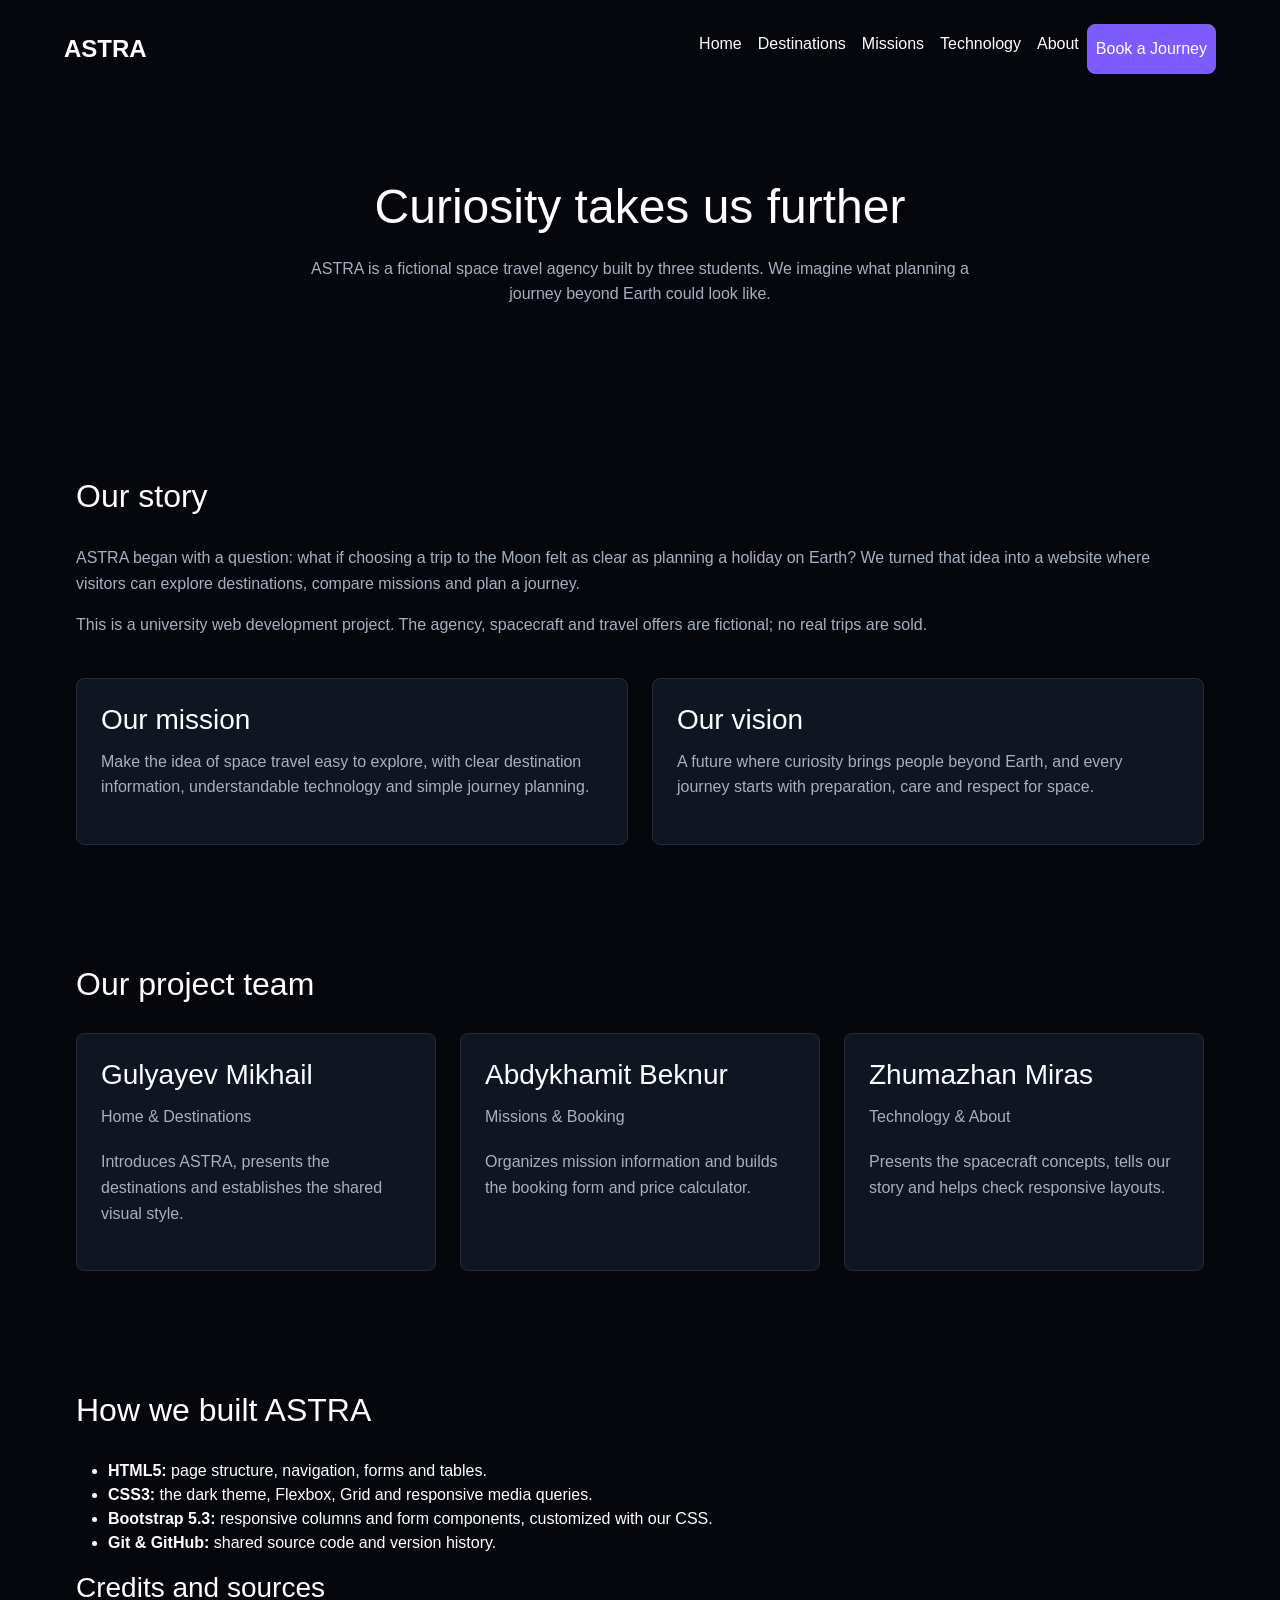
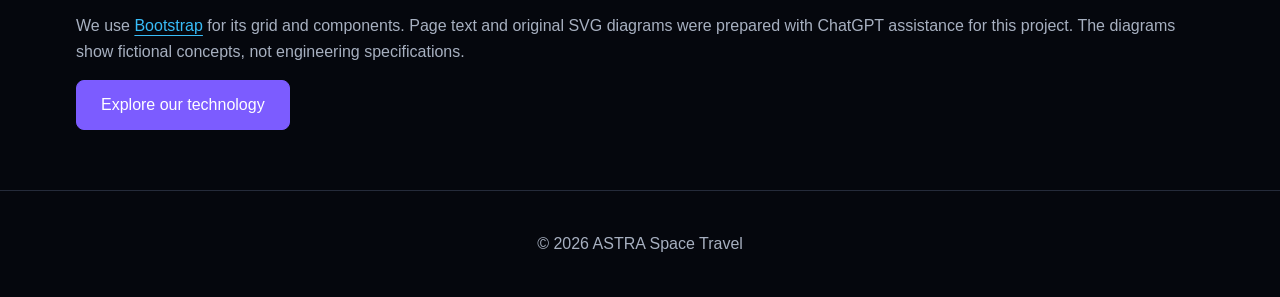
==== about.html @ c59a5e13 "Replace student labels with team members' names Updated team member names in the project section." ====
<!DOCTYPE html>
<html lang="en">
<head>
    <meta charset="UTF-8">
    <meta name="viewport" content="width=device-width, initial-scale=1.0">
    <title>About | ASTRA</title>
    <link rel="stylesheet" href="https://cdn.jsdelivr.net/npm/bootstrap@5.3.8/dist/css/bootstrap.min.css">
    <link rel="stylesheet" href="css/style.css">
</head>
<body>
    <header>
    <nav class="navbar navbar-expand-md astra-navbar" aria-label="Main navigation">

    <a href="index.html" class="navbar-brand logo">
        ASTRA
    </a>

    <!-- Burger button -->
    <button
        class="navbar-toggler"
        type="button"
        data-bs-toggle="collapse"
        data-bs-target="#mainMenu"
        aria-controls="mainMenu"
        aria-expanded="false"
        aria-label="Toggle navigation"
    >
        <span class="navbar-toggler-icon"></span>
    </button>

    <!-- Navigation -->
    <div class="collapse navbar-collapse" id="mainMenu">

        <div class="navbar-nav ms-auto">

            <a class="nav-link" href="index.html">
                Home
            </a>

            <a class="nav-link" href="destinations.html">
                Destinations
            </a>

            <a class="nav-link" href="missions.html">
                Missions
            </a>

            <a class="nav-link" href="technology.html">
                Technology
            </a>

            <a class="nav-link" href="about.html" aria-current="page">
                About
            </a>

            <a href="booking.html" class="astra-btn nav-link">
                Book a Journey
            </a>

        </div>

    </div>

</nav>   
 </header>

    <main>
        <section class="astra-hero">
            <div class="container">
                <h1>Curiosity takes us further</h1>
                <p>ASTRA is a fictional space travel agency built by three students.
                    We imagine what planning a journey beyond Earth could look like.</p>
            </div>
        </section>

        <section class="astra-section">
            <div class="container">
                <h2>Our story</h2>
                <p>ASTRA began with a question: what if choosing a trip to the Moon felt as
                    clear as planning a holiday on Earth? We turned that idea into a website
                    where visitors can explore destinations, compare missions and plan a journey.</p>
                <p>This is a university web development project. The agency, spacecraft and
                    travel offers are fictional; no real trips are sold.</p>
                <div class="row g-4 mt-2">
                    <div class="col-12 col-md-6">
                        <article class="card astra-card h-100">
                            <h3>Our mission</h3>
                            <p>Make the idea of space travel easy to explore, with clear destination
                                information, understandable technology and simple journey planning.</p>
                        </article>
                    </div>
                    <div class="col-12 col-md-6">
                        <article class="card astra-card h-100">
                            <h3>Our vision</h3>
                            <p>A future where curiosity brings people beyond Earth, and every
                                journey starts with preparation, care and respect for space.</p>
                        </article>
                    </div>
                </div>
            </div>
        </section>

        <section class="astra-section">
            <div class="container">
                <h2>Our project team</h2>
                <div class="grid grid-3">
                    <article class="card astra-card">
                        <h3>Gulyayev Mikhail</h3>
                        <p>Home &amp; Destinations</p>
                        <p>Introduces ASTRA, presents the destinations and establishes the shared visual style.</p>
                    </article>
                    <article class="card astra-card">
                        <h3>Abdykhamit Beknur</h3>
                        <p>Missions &amp; Booking</p>
                        <p>Organizes mission information and builds the booking form and price calculator.</p>
                    </article>
                    <article class="card astra-card">
                        <h3>Zhumazhan Miras</h3>
                        <p>Technology &amp; About</p>
                        <p>Presents the spacecraft concepts, tells our story and helps check responsive layouts.</p>
                    </article>
                </div>
            </div>
        </section>

        <section class="astra-section">
            <div class="container">
                <h2>How we built ASTRA</h2>
                <ul>
                    <li><strong>HTML5:</strong> page structure, navigation, forms and tables.</li>
                    <li><strong>CSS3:</strong> the dark theme, Flexbox, Grid and responsive media queries.</li>
                    <li><strong>Bootstrap 5.3:</strong> responsive columns and form components, customized with our CSS.</li>
                    <li><strong>Git &amp; GitHub:</strong> shared source code and version history.</li>
                </ul>
                <h3>Credits and sources</h3>
                <p>We use <a class="astra-text-link" href="https://getbootstrap.com/docs/5.3/">Bootstrap</a>
                    for its grid and components. Page text and original SVG diagrams were prepared
                    with ChatGPT assistance for this project. The diagrams show fictional concepts,
                    not engineering specifications.</p>
                <a href="technology.html" class="astra-btn">Explore our technology</a>
            </div>
        </section>
    </main>

    <footer class="astra-footer">
        <p>© 2026 ASTRA Space Travel</p>
    </footer>


    <script src="https://cdn.jsdelivr.net/npm/bootstrap@5.3.8/dist/js/bootstrap.bundle.min.js"></script>
</body>
</html>
---- css/style.css ----
/*  GENERAL */

body {
    margin: 0;
    background-color: #05070d;
    color: white;
    font-family: Arial, sans-serif;
    font-size: 16px;
}

a {
    color: white;
    text-decoration: none;
}

p {
    color: #a7b0c0;
    line-height: 1.6;
}

h1,
h2,
h3 {
    color: white;
}


/*  CONTAINER */

.container {
    width: 90%;
    max-width: 1200px;
    margin: 0 auto;
}


/* Navigation */

.astra-navbar {
    display: flex;
    flex-wrap: wrap;
    gap: 20px;
    justify-content: space-between;
    align-items: center;

    width: 90%;
    max-width: 1200px;
    margin: 0 auto;
    padding: 24px 0;
}

.logo {
    font-size: 24px;
    font-weight: bold;
}

.nav-links {
    display: flex;
    flex-wrap: wrap;
    align-items: center;
    gap: 24px;
}

.nav-links a:not(.astra-btn):hover {
    color: #38bdf8;
}

.nav-links a[aria-current="page"],
.astra-text-link {
    color: #38bdf8;
    text-decoration: underline;
    text-underline-offset: 4px;
}

a:focus-visible {
    outline: 2px solid #38bdf8;
    outline-offset: 4px;
}


/* Button */

.astra-btn {
    display: inline-block;

    padding: 12px 24px;

    background-color: #7452eb;
    color: white;

    border: 1px solid #7c5cff;
    border-radius: 8px;
}

.astra-btn:hover {
    background-color: #5f43d6;
}


/* Hero  */

.astra-hero {
    padding: 80px 0;
    text-align: center;
}

.astra-hero h1 {
    font-size: 48px;
    margin-bottom: 20px;
}

.astra-hero p {
    max-width: 700px;
    margin: 0 auto 30px auto;
}

.hero-image {
    display: block;
    width: 100%;
    max-width: 900px;
    max-height: 420px;
    margin: 0 auto 30px;
    object-fit: cover;
    border-radius: 8px;
}



/* Sections */

.astra-section {
    padding: 60px 0;
}

.astra-section h2 {
    margin-bottom: 30px;
}


/* Grid 
*/

.grid {
    display: grid;
    gap: 24px;
}

.grid-3 {
    grid-template-columns: repeat(3, 1fr);
}

.technology-grid {
    grid-template-columns: 1fr;
}

@media (min-width: 768px) {
    .technology-grid {
        grid-template-columns: repeat(2, minmax(0, 1fr));
    }
}

.technology-diagram {
    display: block;
    width: 100%;
    height: 120px;
    margin-bottom: 12px;
    object-fit: contain;
}

figcaption {
    color: #a7b0c0;
    font-size: 14px;
}



/* Cards */

.astra-card {
    background-color: #101522;
    color: white;

    padding: 24px;

    border: 1px solid #252b3a;
    border-radius: 8px;
    overflow: hidden;
}

.astra-card h3 {
    margin-bottom: 12px;
}

.astra-card p {
    margin-bottom: 20px;
}


/* Images*/

img {
    max-width: 100%;
    height: auto;
}

.astra-card img {
    width: 100%;
}


/* Footer */

.astra-footer {
    padding: 40px 0;
    text-align: center;

    border-top: 1px solid #252b3a;
}

.astra-footer p {
    margin: 0;
}


/* Table*/

.astra-table {
    width: 100%;
    border-collapse: collapse;
}

.astra-table th,
.astra-table td {
    padding: 12px;
    border: 1px solid #252b3a;
    text-align: left;
}

.astra-table th {
    background-color: #101522;
}


/* Form */

.astra-form {
    display: flex;
    flex-direction: column;
    gap: 16px;
}

.astra-form label {
    color: white;
}

.astra-form input,
.astra-form select,
.astra-form textarea {
    width: 100%;
    padding: 12px;

    background-color: #101522;
    color: white;

    border: 1px solid #252b3a;
    border-radius: 8px;
}

.astra-form textarea {
    height: 120px;
}



/* MOBILE */

@media (max-width: 767.98px) {

    .astra-navbar {

        gap: 20px;
    }

    .nav-links {
        flex-wrap: wrap;
        justify-content: center;
        gap: 12px;
    }

    .astra-hero {
        padding: 50px 0;
    }

    .astra-hero h1 {
        font-size: 36px;
    }

    .grid-3 {
        grid-template-columns: 1fr;
    }
}


/* SMALL PHONES*/

@media (max-width: 575.98px) {

    .container {
        width: 92%;
    }

    .astra-hero h1 {
        font-size: 30px;
    }

    .astra-section {
        padding: 40px 0;
    }

    .astra-btn {
        text-align: center;
    }
}

/* Table in missions.html */
.table-wrapper,
.table-shell {
    width: 100%;
    overflow-x: auto;
    border: 1px solid #252b3a;
    border-radius: 8px;
}

/* Table: Bootstrap size, background, text color, and borders */
.mission-table {
    width: 100%;
    min-width: 800px;
    margin: 0;

    --bs-table-bg: #101522;
    --bs-table-color: #ffffff;
    --bs-table-border-color: #252b3a;
}

/* Header and data cells */
.mission-table th,
.mission-table td {
    padding: 16px;
    vertical-align: middle;
}

/* Table caption */
.mission-table caption {
    padding: 16px;
    color: #a7b0c0;
}
/*booking style, Mission summary*/

.booking-layout,
.booking-grid {
    display: grid;
    grid-template-columns: 1fr;
    gap: 24px;
    align-items: start;
}

.booking-layout > *,
.booking-grid > * {
    min-width: 0;
}

.form-control,
.form-select {
    background-color: #101522;
    color: white;
    border-color: #66718a;
}

.form-control:focus,
.form-select:focus {
    background-color: #101522;
    color: white;
    border-color: #38bdf8;
    box-shadow: 0 0 0 3px rgba(56, 189, 248, 0.2);
}

.form-select,
input[type="date"] {
    color-scheme: dark;
}
.eyebrow {
    color: #38bdf8;
    font-size: 14px;
    letter-spacing: 2px;
}
.summary-list {
    margin-top: 24px;
}

.summary-list > div {
    display: flex;
    justify-content: space-between;
    gap: 12px;
    padding: 12px 0;
    border-bottom: 1px solid #252b3a;
}

.summary-list dt {
    color: #a7b0c0;
    font-weight: normal;
}

.summary-list dd {
    margin: 0;
    text-align: right;
    overflow-wrap: anywhere;
}
.total-box {
    padding: 16px;
    margin-top: 24px;
    background-color: #241b40;
    border-radius: 8px;
}

.total-box p {
    margin-bottom: 0;
}

.total-box .total-price,
.total-box output {
    color: white;
    font-size: 30px;
    font-weight: bold;
    overflow-wrap: anywhere;
}

.total-box output {
    display: block;
}
/* Missions timeline */
.timeline,
.mission-timeline {
    display: grid;
    grid-template-columns: 1fr;
    gap: 20px;
    padding: 0;
    list-style: none;
}


.step,
.timeline-number {
    color: #38bdf8;
    font-size: 24px;
    font-weight: bold;
}
.cta-panel {
    padding: 24px;
    border: 1px solid #7c5cff;
    border-radius: 8px;
}
.section {
    margin-top: 40px;
}
.astra-btn,
.btn {
    display: inline-block;
    padding: 12px 24px;
    background-color: #7c5cff;
    color: white;
    border: 1px solid #7c5cff;
    border-radius: 8px;
}

.astra-btn:hover,
.btn:hover {
    background-color: #5f43d6;
}

.btn:hover,
.astra-btn:hover {
    color: white;
}
.nav-links a:hover {
    color: #7c5cff;
}
.text-link,
.table-link {
    color: #38bdf8;
}
a:focus,
button:focus {
    outline: 2px solid #38bdf8;
    outline-offset: 3px;
}

.astra-navbar a {
    color: white !important;
}

.astra-navbar a:hover {
    color: #38bdf8 !important;
}

.astra-navbar .logo {
    color: white !important;
}

.astra-navbar .nav-links a[aria-current="page"] {
    color: #38bdf8 !important;
}
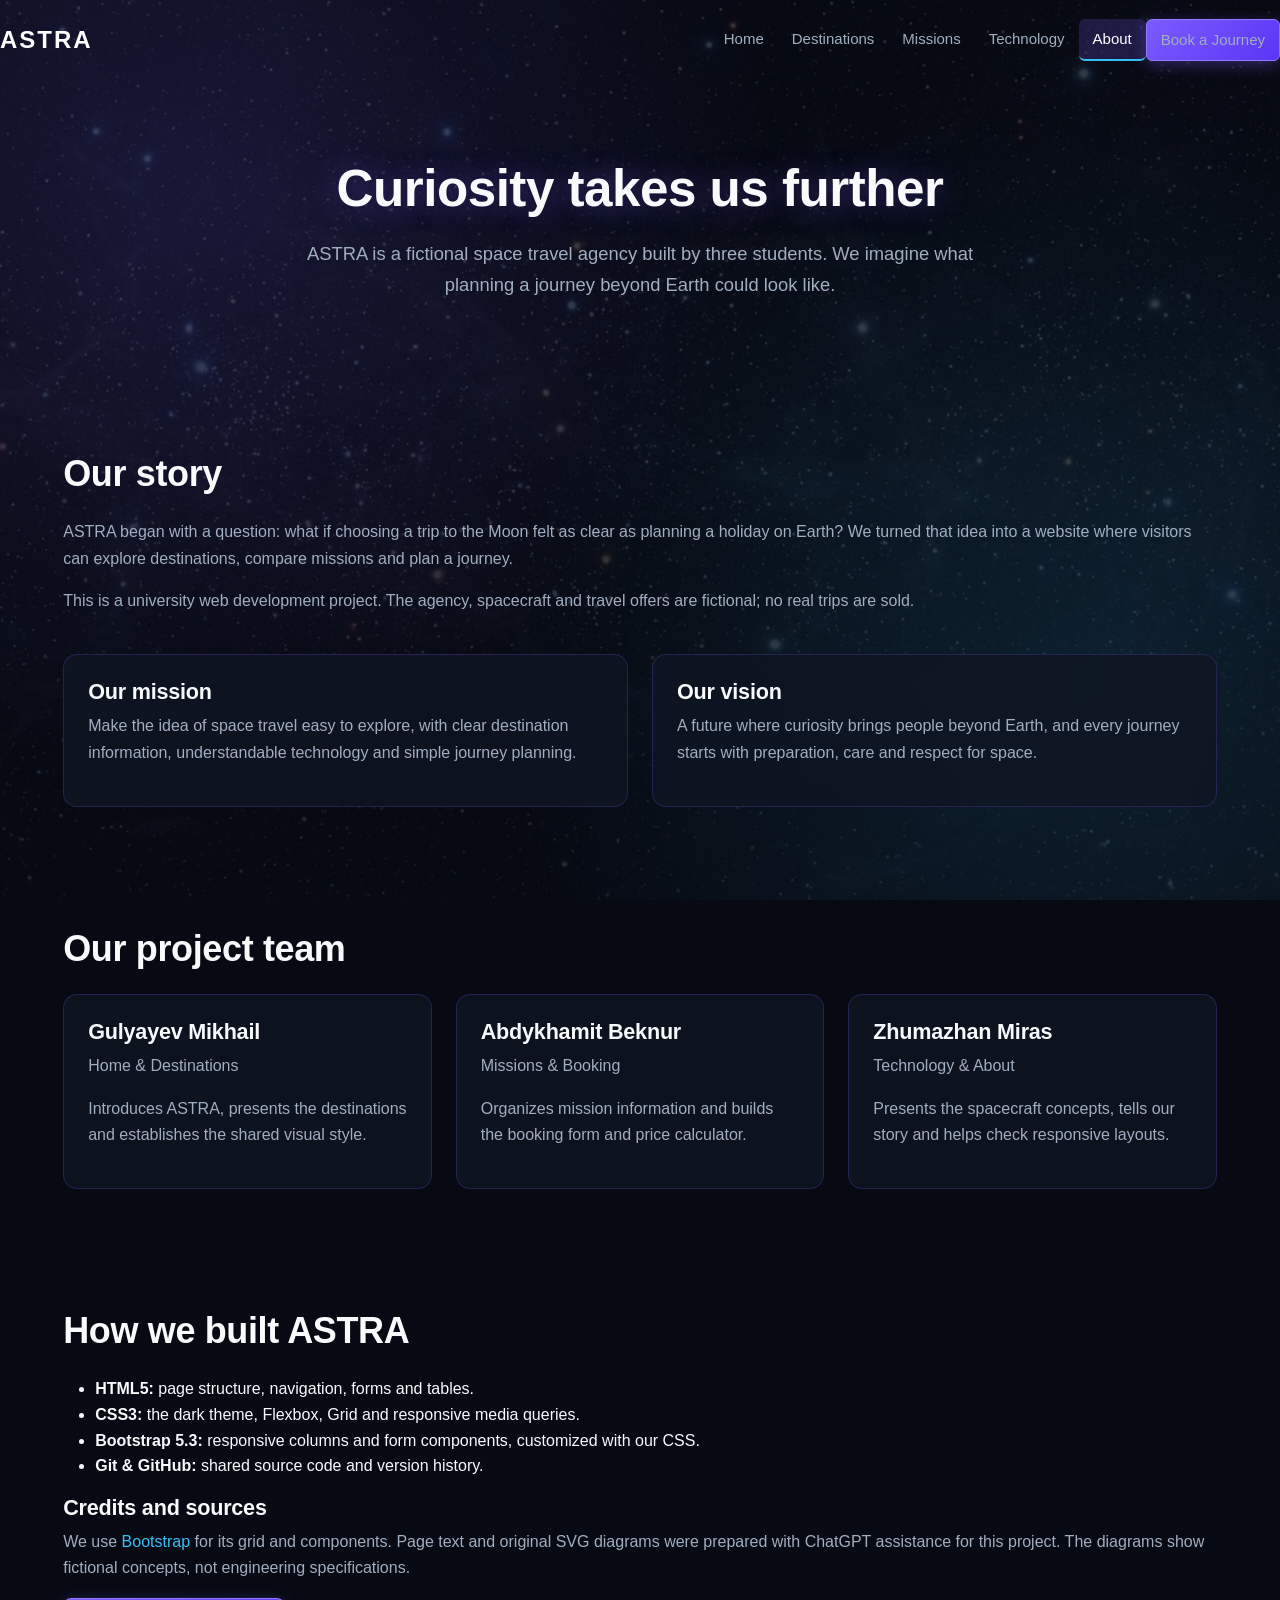
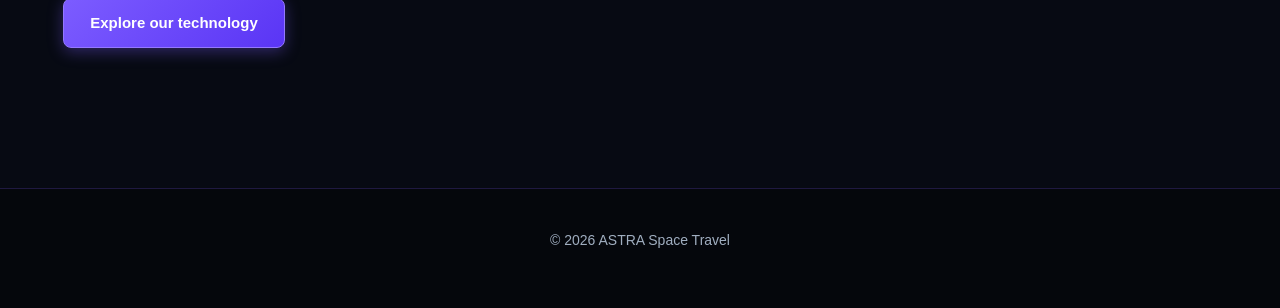
==== commit 7fcc1d41: "Implement 7-field booking form with multi-rule JS validation and inline feedback. Add real-time pric" ====
--- a/about.html
+++ b/about.html
@@ -15,7 +15,6 @@
         ASTRA
     </a>
 
-    <!-- Burger button -->
     <button
         class="navbar-toggler"
         type="button"
@@ -28,7 +27,6 @@
         <span class="navbar-toggler-icon"></span>
     </button>
 
-    <!-- Navigation -->
     <div class="collapse navbar-collapse" id="mainMenu">
 
         <div class="navbar-nav ms-auto">
--- a/css/style.css
+++ b/css/style.css
@@ -1,511 +1,1058 @@
-/*  GENERAL */
+/* ==========================================================================
+   ASTRA Space Travel - Comprehensive Sci-Fi Design System
+   Front End Endterm Project | Astana IT University
+   ========================================================================== */
+
+:root {
+    --bg-deep-space: #070a13;
+    --bg-card: rgba(15, 21, 35, 0.82);
+    --bg-card-hover: rgba(22, 31, 52, 0.95);
+    --bg-surface: #0e1424;
+    --accent-purple: #7c5cff;
+    --accent-purple-hover: #6540f8;
+    --accent-cyan: #38bdf8;
+    --accent-cyan-hover: #0ea5e9;
+    --accent-glow: rgba(124, 92, 255, 0.35);
+    --accent-cyan-glow: rgba(56, 189, 248, 0.35);
+    --border-color: rgba(124, 92, 255, 0.22);
+    --border-card-hover: rgba(56, 189, 248, 0.5);
+    --text-primary: #f8fafc;
+    --text-secondary: #a0aec0;
+    --text-muted: #64748b;
+    --success-color: #10b981;
+    --warning-color: #f59e0b;
+    --danger-color: #f43f5e;
+}
+
+/* GENERAL RESETS & TYPOGRAPHY */
+* {
+    box-sizing: border-box;
+}
+
+html {
+    scroll-behavior: smooth;
+}
 
 body {
     margin: 0;
-    background-color: #05070d;
-    color: white;
-    font-family: Arial, sans-serif;
+    background-color: var(--bg-deep-space);
+    background-image: 
+        radial-gradient(circle at 15% 20%, rgba(124, 92, 255, 0.15) 0%, transparent 45%),
+        radial-gradient(circle at 85% 75%, rgba(56, 189, 248, 0.12) 0%, transparent 45%),
+        linear-gradient(rgba(7, 10, 19, 0.80), rgba(7, 10, 19, 0.86)),
+        url("../images/stars-bg.jpg");
+    background-repeat: repeat;
+    background-size: cover;
+    background-attachment: fixed;
+    background-position: center;
+    color: var(--text-primary);
+    font-family: -apple-system, BlinkMacSystemFont, "Segoe UI", Roboto, "Helvetica Neue", Arial, sans-serif;
     font-size: 16px;
+    line-height: 1.6;
+    min-height: 100vh;
 }
 
 a {
-    color: white;
+    color: var(--accent-cyan);
     text-decoration: none;
+    transition: color 0.2s ease, text-shadow 0.2s ease;
+}
+
+a:hover {
+    color: #7dd3fc;
+    text-shadow: 0 0 8px rgba(56, 189, 248, 0.4);
 }
 
 p {
-    color: #a7b0c0;
-    line-height: 1.6;
-}
-
-h1,
-h2,
+    color: var(--text-secondary);
+    line-height: 1.65;
+}
+
+h1, h2, h3, h4, h5, h6 {
+    color: var(--text-primary);
+    font-weight: 700;
+    letter-spacing: -0.01em;
+}
+
+h1 {
+    font-size: clamp(2rem, 4vw, 3.25rem);
+    line-height: 1.15;
+}
+
+h2 {
+    font-size: clamp(1.5rem, 3vw, 2.25rem);
+    margin-bottom: 24px;
+}
+
 h3 {
-    color: white;
-}
-
-
-/*  CONTAINER */
-
+    font-size: 1.35rem;
+}
+
+/* ACCESSIBILITY FOCUS OUTLINE */
+a:focus-visible,
+button:focus-visible,
+input:focus-visible,
+select:focus-visible,
+textarea:focus-visible,
+.btn:focus-visible,
+.form-control:focus-visible,
+.form-select:focus-visible {
+    outline: 2px solid var(--accent-cyan) !important;
+    outline-offset: 3px !important;
+    box-shadow: 0 0 12px rgba(56, 189, 248, 0.4) !important;
+}
+
+/* CONTAINER */
 .container {
-    width: 90%;
-    max-width: 1200px;
+    width: 92%;
+    max-width: 1240px;
     margin: 0 auto;
 }
 
-
-/* Navigation */
+/* ==========================================================================
+   NAVBAR & BURGER MENU (Fixes Midterm Remark)
+   ========================================================================== */
+.astra-header {
+    background: rgba(7, 10, 19, 0.85);
+    backdrop-filter: blur(14px);
+    -webkit-backdrop-filter: blur(14px);
+    border-bottom: 1px solid var(--border-color);
+    position: sticky;
+    top: 0;
+    z-index: 1000;
+    transition: all 0.3s ease;
+}
 
 .astra-navbar {
-    display: flex;
-    flex-wrap: wrap;
-    gap: 20px;
-    justify-content: space-between;
+    padding: 16px 0;
+}
+
+.navbar-brand.logo {
+    display: inline-flex;
     align-items: center;
-
-    width: 90%;
-    max-width: 1200px;
-    margin: 0 auto;
-    padding: 24px 0;
-}
-
-.logo {
+    gap: 8px;
     font-size: 24px;
-    font-weight: bold;
-}
-
-.nav-links {
-    display: flex;
-    flex-wrap: wrap;
+    font-weight: 800;
+    letter-spacing: 2px;
+    color: #ffffff !important;
+    text-transform: uppercase;
+}
+
+.logo-dot {
+    display: inline-block;
+    width: 8px;
+    height: 8px;
+    background-color: var(--accent-cyan);
+    border-radius: 50%;
+    box-shadow: 0 0 10px var(--accent-cyan);
+}
+
+/* Custom styled burger button - Highly visible on dark backgrounds */
+.navbar-toggler {
+    border: 1.5px solid rgba(124, 92, 255, 0.45) !important;
+    background: rgba(16, 21, 34, 0.85) !important;
+    padding: 8px 12px;
+    border-radius: 8px;
+    transition: all 0.25s ease;
+}
+
+.navbar-toggler:hover {
+    background: rgba(124, 92, 255, 0.25) !important;
+    border-color: var(--accent-cyan) !important;
+}
+
+/* Crisp high-contrast white & cyan burger icon */
+.navbar-toggler-icon {
+    background-image: url("data:image/svg+xml,%3csvg xmlns='http://www.w3.org/2000/svg' viewBox='0 0 30 30'%3e%3cpath stroke='%2338bdf8' stroke-linecap='round' stroke-miterlimit='10' stroke-width='2.2' d='M4 7h22M4 15h22M4 23h22'/%3e%3c/svg%3e") !important;
+    width: 1.4em;
+    height: 1.4em;
+}
+
+.navbar-nav .nav-link {
+    color: var(--text-secondary) !important;
+    font-weight: 500;
+    font-size: 15px;
+    padding: 8px 14px !important;
+    border-radius: 6px;
+    transition: all 0.2s ease;
+}
+
+.navbar-nav .nav-link:hover {
+    color: var(--accent-cyan) !important;
+    background: rgba(56, 189, 248, 0.08);
+}
+
+/* Active navigation item styling */
+.navbar-nav .nav-link.active,
+.navbar-nav .nav-link[aria-current="page"] {
+    color: #ffffff !important;
+    background: rgba(124, 92, 255, 0.2);
+    border-bottom: 2px solid var(--accent-cyan);
+}
+
+/* Call to Action Button in Nav */
+.nav-cta-btn {
+    display: inline-block;
+    padding: 8px 18px !important;
+    background: linear-gradient(135deg, #7c5cff 0%, #5a35f5 100%) !important;
+    color: #ffffff !important;
+    border: 1px solid #9478ff !important;
+    border-radius: 8px;
+    font-weight: 600;
+    box-shadow: 0 4px 14px rgba(124, 92, 255, 0.35);
+    margin-left: 10px;
+    transition: all 0.25s ease !important;
+}
+
+.nav-cta-btn:hover {
+    background: linear-gradient(135deg, #8b6dff 0%, #6844ff 100%) !important;
+    transform: translateY(-2px);
+    box-shadow: 0 6px 20px rgba(124, 92, 255, 0.55);
+    color: #ffffff !important;
+}
+
+/* Mobile Collapse Styling */
+@media (max-width: 767.98px) {
+    .navbar-collapse {
+        background: #0f1524;
+        border: 1px solid rgba(124, 92, 255, 0.3);
+        border-radius: 12px;
+        padding: 16px;
+        margin-top: 14px;
+        box-shadow: 0 16px 36px rgba(0, 0, 0, 0.6);
+    }
+
+    .navbar-nav .nav-link {
+        padding: 10px 14px !important;
+        margin-bottom: 4px;
+    }
+
+    .navbar-nav .nav-link.active,
+    .navbar-nav .nav-link[aria-current="page"] {
+        border-bottom: none;
+        border-left: 3px solid var(--accent-cyan);
+    }
+
+    .nav-cta-btn {
+        margin-left: 0;
+        margin-top: 8px;
+        text-align: center;
+    }
+}
+
+/* ==========================================================================
+   BUTTONS
+   ========================================================================== */
+.astra-btn,
+.btn-astra {
+    display: inline-flex;
     align-items: center;
+    justify-content: center;
+    gap: 8px;
+    padding: 12px 26px;
+    background: linear-gradient(135deg, #7c5cff 0%, #5a35f5 100%);
+    color: #ffffff;
+    font-weight: 600;
+    font-size: 15px;
+    border: 1px solid #9478ff;
+    border-radius: 8px;
+    cursor: pointer;
+    box-shadow: 0 4px 15px rgba(124, 92, 255, 0.35);
+    transition: all 0.25s ease;
+    text-decoration: none;
+}
+
+.astra-btn:hover,
+.btn-astra:hover {
+    background: linear-gradient(135deg, #8b6dff 0%, #6844ff 100%);
+    transform: translateY(-2px);
+    box-shadow: 0 6px 22px rgba(124, 92, 255, 0.55);
+    color: #ffffff;
+}
+
+.astra-btn-outline {
+    display: inline-flex;
+    align-items: center;
+    justify-content: center;
+    padding: 11px 24px;
+    background: transparent;
+    color: var(--accent-cyan);
+    border: 1.5px solid var(--accent-cyan);
+    border-radius: 8px;
+    font-weight: 600;
+    font-size: 15px;
+    cursor: pointer;
+    transition: all 0.25s ease;
+    text-decoration: none;
+}
+
+.astra-btn-outline:hover {
+    background: rgba(56, 189, 248, 0.15);
+    color: #ffffff;
+    box-shadow: 0 0 15px rgba(56, 189, 248, 0.35);
+    transform: translateY(-2px);
+}
+
+.astra-btn-sm {
+    padding: 7px 16px;
+    font-size: 13.5px;
+}
+
+/* ==========================================================================
+   CARDS & GRIDS (Deep Space Redesign)
+   ========================================================================== */
+.astra-card {
+    background: var(--bg-card);
+    backdrop-filter: blur(12px);
+    -webkit-backdrop-filter: blur(12px);
+    border: 1px solid var(--border-color);
+    border-radius: 14px;
+    padding: 24px;
+    color: var(--text-primary);
+    transition: transform 0.25s ease, box-shadow 0.25s ease, border-color 0.25s ease;
+    position: relative;
+    overflow: hidden;
+}
+
+.astra-card:hover {
+    transform: translateY(-4px);
+    border-color: var(--border-card-hover);
+    box-shadow: 0 12px 30px rgba(56, 189, 248, 0.15), 0 0 16px rgba(124, 92, 255, 0.12);
+}
+
+.astra-card img {
+    border-radius: 8px;
+    width: 100%;
+    object-fit: cover;
+}
+
+.card-img-wrapper {
+    position: relative;
+    overflow: hidden;
+    border-radius: 8px;
+    margin-bottom: 16px;
+}
+
+.card-img-wrapper img {
+    transition: transform 0.4s ease;
+}
+
+.astra-card:hover .card-img-wrapper img {
+    transform: scale(1.04);
+}
+
+.grid {
+    display: grid;
     gap: 24px;
 }
 
-.nav-links a:not(.astra-btn):hover {
-    color: #38bdf8;
-}
-
-.nav-links a[aria-current="page"],
-.astra-text-link {
-    color: #38bdf8;
-    text-decoration: underline;
-    text-underline-offset: 4px;
-}
-
-a:focus-visible {
-    outline: 2px solid #38bdf8;
-    outline-offset: 4px;
-}
-
-
-/* Button */
-
-.astra-btn {
-    display: inline-block;
-
-    padding: 12px 24px;
-
-    background-color: #7452eb;
-    color: white;
-
-    border: 1px solid #7c5cff;
-    border-radius: 8px;
-}
-
-.astra-btn:hover {
-    background-color: #5f43d6;
-}
-
-
-/* Hero  */
-
+.grid-3 {
+    grid-template-columns: repeat(3, 1fr);
+}
+
+.grid-2 {
+    grid-template-columns: repeat(2, 1fr);
+}
+
+@media (max-width: 991.98px) {
+    .grid-3 {
+        grid-template-columns: repeat(2, 1fr);
+    }
+}
+
+@media (max-width: 767.98px) {
+    .grid-3,
+    .grid-2 {
+        grid-template-columns: 1fr;
+    }
+}
+
+/* ==========================================================================
+   HERO SECTION
+   ========================================================================== */
 .astra-hero {
-    padding: 80px 0;
+    padding: 80px 0 60px;
     text-align: center;
+    position: relative;
 }
 
 .astra-hero h1 {
-    font-size: 48px;
     margin-bottom: 20px;
+    text-shadow: 0 0 30px rgba(124, 92, 255, 0.4);
 }
 
 .astra-hero p {
-    max-width: 700px;
-    margin: 0 auto 30px auto;
+    max-width: 720px;
+    margin: 0 auto 32px auto;
+    font-size: 1.15rem;
 }
 
 .hero-image {
     display: block;
     width: 100%;
-    max-width: 900px;
-    max-height: 420px;
-    margin: 0 auto 30px;
+    max-width: 960px;
+    max-height: 440px;
+    margin: 0 auto 36px;
     object-fit: cover;
+    border-radius: 16px;
+    border: 1px solid var(--border-color);
+    box-shadow: 0 20px 50px rgba(0, 0, 0, 0.6), 0 0 30px rgba(124, 92, 255, 0.2);
+}
+
+.hero-badge {
+    display: inline-flex;
+    align-items: center;
+    gap: 6px;
+    padding: 6px 14px;
+    background: rgba(124, 92, 255, 0.15);
+    border: 1px solid rgba(124, 92, 255, 0.35);
+    border-radius: 20px;
+    font-size: 13px;
+    color: #c084fc;
+    font-weight: 600;
+    margin-bottom: 20px;
+    text-transform: uppercase;
+    letter-spacing: 1px;
+}
+
+/* ==========================================================================
+   INTERACTIVE WIDGETS (Home Countdown & Counters)
+   ========================================================================== */
+.countdown-widget {
+    background: rgba(16, 21, 34, 0.9);
+    border: 1px solid rgba(56, 189, 248, 0.3);
+    border-radius: 14px;
+    padding: 24px;
+    max-width: 700px;
+    margin: 32px auto 0;
+    box-shadow: 0 10px 30px rgba(0, 0, 0, 0.4), 0 0 20px rgba(56, 189, 248, 0.15);
+}
+
+.countdown-title {
+    font-size: 14px;
+    color: var(--accent-cyan);
+    text-transform: uppercase;
+    letter-spacing: 1.5px;
+    font-weight: 700;
+    margin-bottom: 16px;
+}
+
+.countdown-grid {
+    display: grid;
+    grid-template-columns: repeat(4, 1fr);
+    gap: 12px;
+}
+
+.countdown-box {
+    background: rgba(7, 10, 19, 0.85);
+    border: 1px solid rgba(124, 92, 255, 0.3);
+    border-radius: 10px;
+    padding: 12px 6px;
+    text-align: center;
+}
+
+.countdown-number {
+    font-size: clamp(1.8rem, 3vw, 2.4rem);
+    font-weight: 800;
+    color: #ffffff;
+    font-family: "Courier New", Courier, monospace;
+    display: block;
+    line-height: 1.1;
+}
+
+.countdown-label {
+    font-size: 11px;
+    color: var(--text-secondary);
+    text-transform: uppercase;
+    letter-spacing: 1px;
+    margin-top: 4px;
+    display: block;
+}
+
+.stats-grid {
+    display: grid;
+    grid-template-columns: repeat(3, 1fr);
+    gap: 20px;
+    margin-top: 40px;
+}
+
+.stat-item {
+    text-align: center;
+    padding: 20px;
+    background: rgba(16, 21, 34, 0.6);
+    border: 1px solid var(--border-color);
+    border-radius: 12px;
+}
+
+.stat-number {
+    font-size: clamp(2rem, 3.5vw, 2.75rem);
+    font-weight: 800;
+    color: var(--accent-cyan);
+    display: block;
+    margin-bottom: 4px;
+}
+
+.stat-text {
+    font-size: 14px;
+    color: var(--text-secondary);
+    margin: 0;
+}
+
+/* ==========================================================================
+   DESTINATIONS CATALOG CONTROLS (Search, Filter, Sort, Calc)
+   ========================================================================== */
+.catalog-toolbar {
+    background: var(--bg-card);
+    border: 1px solid var(--border-color);
+    border-radius: 12px;
+    padding: 20px;
+    margin-bottom: 30px;
+}
+
+.filter-pills {
+    display: flex;
+    flex-wrap: wrap;
+    gap: 8px;
+}
+
+.filter-pill {
+    padding: 8px 16px;
+    background: rgba(7, 10, 19, 0.7);
+    border: 1px solid rgba(124, 92, 255, 0.3);
+    border-radius: 20px;
+    color: var(--text-secondary);
+    font-size: 14px;
+    font-weight: 500;
+    cursor: pointer;
+    transition: all 0.2s ease;
+}
+
+.filter-pill:hover {
+    color: #ffffff;
+    border-color: var(--accent-cyan);
+}
+
+.filter-pill.active {
+    background: var(--accent-purple);
+    color: #ffffff;
+    border-color: #9478ff;
+    box-shadow: 0 0 12px rgba(124, 92, 255, 0.4);
+}
+
+.catalog-stats {
+    display: flex;
+    justify-content: space-between;
+    align-items: center;
+    flex-wrap: wrap;
+    gap: 12px;
+    padding: 12px 16px;
+    background: rgba(7, 10, 19, 0.5);
     border-radius: 8px;
-}
-
-
-
-/* Sections */
-
+    font-size: 14px;
+    color: var(--text-secondary);
+    margin-top: 16px;
+}
+
+.stat-highlight {
+    color: var(--accent-cyan);
+    font-weight: 700;
+}
+
+.empty-state {
+    text-align: center;
+    padding: 50px 20px;
+    background: var(--bg-card);
+    border: 1px dashed var(--border-color);
+    border-radius: 12px;
+    grid-column: 1 / -1;
+}
+
+.empty-state-icon {
+    font-size: 48px;
+    margin-bottom: 12px;
+    display: block;
+}
+
+/* ==========================================================================
+   STATUS BADGES
+   ========================================================================== */
+.status-badge {
+    display: inline-block;
+    padding: 4px 10px;
+    border-radius: 6px;
+    font-size: 12px;
+    font-weight: 600;
+    letter-spacing: 0.5px;
+    text-transform: uppercase;
+    margin-bottom: 12px;
+}
+
+.status-badge.open {
+    background: rgba(16, 185, 129, 0.15);
+    color: #34d399;
+    border: 1px solid rgba(16, 185, 129, 0.35);
+}
+
+.status-badge.limited {
+    background: rgba(245, 158, 11, 0.15);
+    color: #fbbf24;
+    border: 1px solid rgba(245, 158, 11, 0.35);
+}
+
+.status-badge.planned {
+    background: rgba(56, 189, 248, 0.15);
+    color: #38bdf8;
+    border: 1px solid rgba(56, 189, 248, 0.35);
+}
+
+.status-badge.exclusive {
+    background: rgba(124, 92, 255, 0.2);
+    color: #c084fc;
+    border: 1px solid rgba(124, 92, 255, 0.4);
+}
+
+/* ==========================================================================
+   FORMS & VALIDATION (Booking Configurator)
+   ========================================================================== */
+.form-label {
+    color: #ffffff;
+    font-weight: 500;
+    font-size: 14px;
+    margin-bottom: 6px;
+}
+
+.form-control,
+.form-select {
+    background-color: #0c111e !important;
+    color: #ffffff !important;
+    border: 1.5px solid rgba(124, 92, 255, 0.35) !important;
+    border-radius: 8px;
+    padding: 10px 14px;
+    font-size: 15px;
+    transition: border-color 0.2s, box-shadow 0.2s;
+}
+
+.form-control:focus,
+.form-select:focus {
+    background-color: #0c111e !important;
+    color: #ffffff !important;
+    border-color: var(--accent-cyan) !important;
+    box-shadow: 0 0 0 3px rgba(56, 189, 248, 0.25) !important;
+}
+
+.form-control::placeholder {
+    color: #64748b;
+}
+
+/* Validation Feedback States */
+.form-control.is-invalid,
+.form-select.is-invalid {
+    border-color: var(--danger-color) !important;
+    box-shadow: 0 0 0 2px rgba(244, 63, 94, 0.25) !important;
+}
+
+.invalid-feedback {
+    display: none;
+    color: #fb7185;
+    font-size: 13px;
+    font-weight: 500;
+    margin-top: 6px;
+}
+
+.form-control.is-invalid ~ .invalid-feedback,
+.form-select.is-invalid ~ .invalid-feedback {
+    display: block;
+}
+
+.form-control.is-valid,
+.form-select.is-valid {
+    border-color: var(--success-color) !important;
+}
+
+/* Custom Checkboxes */
+.form-check-input {
+    background-color: #0c111e;
+    border: 1.5px solid rgba(124, 92, 255, 0.4);
+}
+
+.form-check-input:checked {
+    background-color: var(--accent-purple);
+    border-color: var(--accent-purple);
+}
+
+.form-check-label {
+    color: var(--text-secondary);
+    font-size: 14px;
+}
+
+/* Booking Layout */
+.booking-grid {
+    display: grid;
+    grid-template-columns: 1fr;
+    gap: 30px;
+    align-items: start;
+}
+
+@media (min-width: 992px) {
+    .booking-grid {
+        grid-template-columns: 1.4fr 1fr;
+    }
+}
+
+.summary-card {
+    position: sticky;
+    top: 90px;
+}
+
+.summary-list {
+    margin: 20px 0 0 0;
+}
+
+.summary-list > div {
+    display: flex;
+    justify-content: space-between;
+    padding: 10px 0;
+    border-bottom: 1px solid rgba(124, 92, 255, 0.15);
+    font-size: 14.5px;
+}
+
+.summary-list dt {
+    color: var(--text-secondary);
+    font-weight: 400;
+}
+
+.summary-list dd {
+    color: #ffffff;
+    font-weight: 600;
+    margin: 0;
+}
+
+.total-box {
+    background: linear-gradient(135deg, rgba(124, 92, 255, 0.25) 0%, rgba(56, 189, 248, 0.15) 100%);
+    border: 1px solid rgba(124, 92, 255, 0.4);
+    border-radius: 10px;
+    padding: 18px;
+    margin-top: 24px;
+    text-align: center;
+}
+
+.total-price {
+    font-size: 32px;
+    font-weight: 800;
+    color: #ffffff;
+    margin: 4px 0;
+    letter-spacing: -0.5px;
+}
+
+.booking-success-card {
+    background: rgba(16, 185, 129, 0.12);
+    border: 1.5px solid var(--success-color);
+    border-radius: 12px;
+    padding: 24px;
+    margin-bottom: 24px;
+    display: none;
+}
+
+.booking-success-title {
+    color: #34d399;
+    font-size: 18px;
+    font-weight: 700;
+    margin-bottom: 8px;
+}
+
+/* ==========================================================================
+   JQUERY FAQ ACCORDION (missions.html)
+   ========================================================================== */
+.faq-accordion {
+    margin-top: 24px;
+}
+
+.faq-item {
+    background: var(--bg-card);
+    border: 1px solid var(--border-color);
+    border-radius: 10px;
+    margin-bottom: 14px;
+    overflow: hidden;
+    transition: border-color 0.2s;
+}
+
+.faq-item:hover {
+    border-color: rgba(56, 189, 248, 0.4);
+}
+
+.faq-question {
+    display: flex;
+    justify-content: space-between;
+    align-items: center;
+    padding: 18px 22px;
+    cursor: pointer;
+    font-weight: 600;
+    font-size: 16px;
+    color: #ffffff;
+    user-select: none;
+}
+
+.faq-icon {
+    font-size: 20px;
+    color: var(--accent-cyan);
+    transition: transform 0.3s ease;
+}
+
+.faq-item.active .faq-icon {
+    transform: rotate(45deg);
+}
+
+.faq-answer {
+    display: none;
+    padding: 0 22px 18px;
+    color: var(--text-secondary);
+    border-top: 1px solid rgba(124, 92, 255, 0.1);
+}
+
+/* ==========================================================================
+   INTERACTIVE TECHNOLOGY TABS & MODAL (technology.html)
+   ========================================================================== */
+.tech-tabs {
+    display: flex;
+    flex-wrap: wrap;
+    gap: 10px;
+    margin-bottom: 28px;
+    justify-content: center;
+}
+
+.tech-tab-btn {
+    padding: 10px 22px;
+    background: rgba(15, 21, 35, 0.8);
+    border: 1px solid var(--border-color);
+    border-radius: 8px;
+    color: var(--text-secondary);
+    font-weight: 600;
+    cursor: pointer;
+    transition: all 0.2s ease;
+}
+
+.tech-tab-btn:hover {
+    border-color: var(--accent-cyan);
+    color: #ffffff;
+}
+
+.tech-tab-btn.active {
+    background: var(--accent-purple);
+    border-color: #9478ff;
+    color: #ffffff;
+    box-shadow: 0 0 15px rgba(124, 92, 255, 0.4);
+}
+
+.tech-detail-card {
+    display: none;
+}
+
+.tech-detail-card.active {
+    display: block;
+}
+
+/* Quick View Lightbox Modal (jQuery) */
+.astra-modal-overlay {
+    display: none;
+    position: fixed;
+    top: 0;
+    left: 0;
+    width: 100%;
+    height: 100%;
+    background: rgba(5, 7, 13, 0.85);
+    backdrop-filter: blur(8px);
+    z-index: 2000;
+    align-items: center;
+    justify-content: center;
+    padding: 20px;
+}
+
+.astra-modal-box {
+    background: #0f1526;
+    border: 1px solid var(--accent-purple);
+    border-radius: 16px;
+    max-width: 650px;
+    width: 100%;
+    padding: 28px;
+    box-shadow: 0 20px 60px rgba(0, 0, 0, 0.8), 0 0 30px rgba(124, 92, 255, 0.25);
+    position: relative;
+}
+
+.modal-close-btn {
+    position: absolute;
+    top: 16px;
+    right: 18px;
+    background: transparent;
+    border: none;
+    color: var(--text-secondary);
+    font-size: 26px;
+    cursor: pointer;
+    line-height: 1;
+}
+
+.modal-close-btn:hover {
+    color: #ffffff;
+}
+
+/* ==========================================================================
+   SPACE READINESS QUIZ (about.html)
+   ========================================================================== */
+.quiz-container {
+    background: var(--bg-card);
+    border: 1px solid var(--border-color);
+    border-radius: 14px;
+    padding: 30px;
+    max-width: 800px;
+    margin: 40px auto 0;
+}
+
+.quiz-step {
+    margin-bottom: 24px;
+    padding-bottom: 20px;
+    border-bottom: 1px solid rgba(124, 92, 255, 0.15);
+}
+
+.quiz-step-title {
+    font-size: 16px;
+    font-weight: 600;
+    color: #ffffff;
+    margin-bottom: 12px;
+}
+
+.quiz-options {
+    display: grid;
+    gap: 10px;
+}
+
+.quiz-option-label {
+    display: flex;
+    align-items: center;
+    gap: 10px;
+    padding: 12px 16px;
+    background: rgba(7, 10, 19, 0.6);
+    border: 1px solid rgba(124, 92, 255, 0.2);
+    border-radius: 8px;
+    cursor: pointer;
+    transition: all 0.2s ease;
+    color: var(--text-secondary);
+}
+
+.quiz-option-label:hover {
+    border-color: var(--accent-cyan);
+    color: #ffffff;
+}
+
+.quiz-option-label.selected {
+    background: rgba(124, 92, 255, 0.25);
+    border-color: var(--accent-cyan);
+    color: #ffffff;
+}
+
+.quiz-result-card {
+    display: none;
+    background: linear-gradient(135deg, rgba(124, 92, 255, 0.2) 0%, rgba(56, 189, 248, 0.15) 100%);
+    border: 1px solid rgba(56, 189, 248, 0.4);
+    border-radius: 12px;
+    padding: 24px;
+    text-align: center;
+    margin-top: 24px;
+}
+
+/* ==========================================================================
+   BACK TO TOP BUTTON (jQuery Feature)
+   ========================================================================== */
+#backToTopBtn {
+    display: none;
+    position: fixed;
+    bottom: 30px;
+    right: 30px;
+    width: 48px;
+    height: 48px;
+    background: var(--accent-purple);
+    color: #ffffff;
+    border: 1px solid #9478ff;
+    border-radius: 50%;
+    cursor: pointer;
+    z-index: 999;
+    font-size: 20px;
+    box-shadow: 0 4px 18px rgba(124, 92, 255, 0.5);
+    transition: all 0.25s ease;
+}
+
+#backToTopBtn:hover {
+    background: var(--accent-purple-hover);
+    transform: translateY(-4px);
+    box-shadow: 0 8px 24px rgba(124, 92, 255, 0.7);
+}
+
+/* ==========================================================================
+   SECTIONS & FOOTER
+   ========================================================================== */
 .astra-section {
     padding: 60px 0;
 }
-
-.astra-section h2 {
-    margin-bottom: 30px;
-}
-
-
-/* Grid 
-*/
-
-.grid {
-    display: grid;
-    gap: 24px;
-}
-
-.grid-3 {
-    grid-template-columns: repeat(3, 1fr);
-}
-
-.technology-grid {
-    grid-template-columns: 1fr;
-}
-
-@media (min-width: 768px) {
-    .technology-grid {
-        grid-template-columns: repeat(2, minmax(0, 1fr));
-    }
-}
-
-.technology-diagram {
-    display: block;
-    width: 100%;
-    height: 120px;
-    margin-bottom: 12px;
-    object-fit: contain;
-}
-
-figcaption {
-    color: #a7b0c0;
-    font-size: 14px;
-}
-
-
-
-/* Cards */
-
-.astra-card {
-    background-color: #101522;
-    color: white;
-
-    padding: 24px;
-
-    border: 1px solid #252b3a;
-    border-radius: 8px;
-    overflow: hidden;
-}
-
-.astra-card h3 {
-    margin-bottom: 12px;
-}
-
-.astra-card p {
-    margin-bottom: 20px;
-}
-
-
-/* Images*/
-
-img {
-    max-width: 100%;
-    height: auto;
-}
-
-.astra-card img {
-    width: 100%;
-}
-
-
-/* Footer */
 
 .astra-footer {
     padding: 40px 0;
     text-align: center;
-
-    border-top: 1px solid #252b3a;
-}
-
-.astra-footer p {
-    margin: 0;
-}
-
-
-/* Table*/
-
-.astra-table {
-    width: 100%;
-    border-collapse: collapse;
-}
-
-.astra-table th,
-.astra-table td {
-    padding: 12px;
-    border: 1px solid #252b3a;
-    text-align: left;
-}
-
-.astra-table th {
-    background-color: #101522;
-}
-
-
-/* Form */
-
-.astra-form {
-    display: flex;
-    flex-direction: column;
-    gap: 16px;
-}
-
-.astra-form label {
-    color: white;
-}
-
-.astra-form input,
-.astra-form select,
-.astra-form textarea {
-    width: 100%;
-    padding: 12px;
-
-    background-color: #101522;
-    color: white;
-
-    border: 1px solid #252b3a;
-    border-radius: 8px;
-}
-
-.astra-form textarea {
-    height: 120px;
-}
-
-
-
-/* MOBILE */
-
-@media (max-width: 767.98px) {
-
-    .astra-navbar {
-
-        gap: 20px;
-    }
-
-    .nav-links {
-        flex-wrap: wrap;
-        justify-content: center;
-        gap: 12px;
-    }
-
+    border-top: 1px solid var(--border-color);
+    background: #05070c;
+    color: var(--text-muted);
+    font-size: 14px;
+    margin-top: 80px;
+}
+
+.astra-footer a {
+    color: var(--text-secondary);
+}
+
+.astra-footer a:hover {
+    color: var(--accent-cyan);
+}
+
+/* RESPONSIVE PADDING FIXES */
+@media (max-width: 575.98px) {
     .astra-hero {
-        padding: 50px 0;
-    }
-
-    .astra-hero h1 {
-        font-size: 36px;
-    }
-
-    .grid-3 {
-        grid-template-columns: 1fr;
-    }
-}
-
-
-/* SMALL PHONES*/
-
-@media (max-width: 575.98px) {
-
-    .container {
-        width: 92%;
-    }
-
-    .astra-hero h1 {
-        font-size: 30px;
+        padding: 50px 0 40px;
     }
 
     .astra-section {
         padding: 40px 0;
     }
 
-    .astra-btn {
-        text-align: center;
+    .countdown-grid {
+        grid-template-columns: repeat(2, 1fr);
     }
-}
-
-/* Table in missions.html */
-.table-wrapper,
+
+    .stats-grid {
+        grid-template-columns: 1fr;
+    }
+}
+
+/* Specific table styling overrides */
 .table-shell {
     width: 100%;
     overflow-x: auto;
-    border: 1px solid #252b3a;
-    border-radius: 8px;
-}
-
-/* Table: Bootstrap size, background, text color, and borders */
+    border: 1px solid var(--border-color);
+    border-radius: 12px;
+    background: rgba(15, 21, 35, 0.85);
+}
 .mission-table {
     width: 100%;
-    min-width: 800px;
-    margin: 0;
-
-    --bs-table-bg: #101522;
-    --bs-table-color: #ffffff;
-    --bs-table-border-color: #252b3a;
-}
-
-/* Header and data cells */
-.mission-table th,
-.mission-table td {
-    padding: 16px;
-    vertical-align: middle;
-}
-
-/* Table caption */
-.mission-table caption {
-    padding: 16px;
-    color: #a7b0c0;
-}
-/*booking style, Mission summary*/
-
-.booking-layout,
-.booking-grid {
-    display: grid;
-    grid-template-columns: 1fr;
-    gap: 24px;
-    align-items: start;
-}
-
-.booking-layout > *,
-.booking-grid > * {
-    min-width: 0;
-}
-
-.form-control,
-.form-select {
-    background-color: #101522;
-    color: white;
-    border-color: #66718a;
-}
-
-.form-control:focus,
-.form-select:focus {
-    background-color: #101522;
-    color: white;
-    border-color: #38bdf8;
-    box-shadow: 0 0 0 3px rgba(56, 189, 248, 0.2);
-}
-
-.form-select,
-input[type="date"] {
-    color-scheme: dark;
-}
-.eyebrow {
-    color: #38bdf8;
-    font-size: 14px;
-    letter-spacing: 2px;
-}
-.summary-list {
-    margin-top: 24px;
-}
-
-.summary-list > div {
-    display: flex;
-    justify-content: space-between;
-    gap: 12px;
-    padding: 12px 0;
-    border-bottom: 1px solid #252b3a;
-}
-
-.summary-list dt {
-    color: #a7b0c0;
-    font-weight: normal;
-}
-
-.summary-list dd {
-    margin: 0;
-    text-align: right;
-    overflow-wrap: anywhere;
-}
-.total-box {
-    padding: 16px;
-    margin-top: 24px;
-    background-color: #241b40;
-    border-radius: 8px;
-}
-
-.total-box p {
     margin-bottom: 0;
-}
-
-.total-box .total-price,
-.total-box output {
-    color: white;
-    font-size: 30px;
-    font-weight: bold;
-    overflow-wrap: anywhere;
-}
-
-.total-box output {
-    display: block;
-}
-/* Missions timeline */
-.timeline,
-.mission-timeline {
-    display: grid;
-    grid-template-columns: 1fr;
-    gap: 20px;
-    padding: 0;
-    list-style: none;
-}
-
-
-.step,
-.timeline-number {
-    color: #38bdf8;
-    font-size: 24px;
-    font-weight: bold;
-}
-.cta-panel {
-    padding: 24px;
-    border: 1px solid #7c5cff;
-    border-radius: 8px;
-}
-.section {
-    margin-top: 40px;
-}
-.astra-btn,
-.btn {
-    display: inline-block;
-    padding: 12px 24px;
-    background-color: #7c5cff;
-    color: white;
-    border: 1px solid #7c5cff;
-    border-radius: 8px;
-}
-
-.astra-btn:hover,
-.btn:hover {
-    background-color: #5f43d6;
-}
-
-.btn:hover,
-.astra-btn:hover {
-    color: white;
-}
-.nav-links a:hover {
-    color: #7c5cff;
-}
-.text-link,
-.table-link {
-    color: #38bdf8;
-}
-a:focus,
-button:focus {
-    outline: 2px solid #38bdf8;
-    outline-offset: 3px;
-}
-
-.astra-navbar a {
-    color: white !important;
-}
-
-.astra-navbar a:hover {
+    --bs-table-bg: transparent !important;
+    --bs-table-color: #f8fafc !important;
+    --bs-table-striped-bg: rgba(124, 92, 255, 0.05) !important;
+    --bs-table-border-color: rgba(124, 92, 255, 0.2) !important;
+    color: #f8fafc !important;
+}
+.mission-table th, .mission-table td {
+    color: #f8fafc !important;
+    background-color: transparent !important;
+    padding: 14px 16px;
+}
+.mission-table thead th {
+    background-color: rgba(7, 10, 19, 0.8) !important;
     color: #38bdf8 !important;
-}
-
-.astra-navbar .logo {
-    color: white !important;
-}
-
-.astra-navbar .nav-links a[aria-current="page"] {
-    color: #38bdf8 !important;
-}
+    border-bottom: 2px solid rgba(124, 92, 255, 0.3) !important;
+}
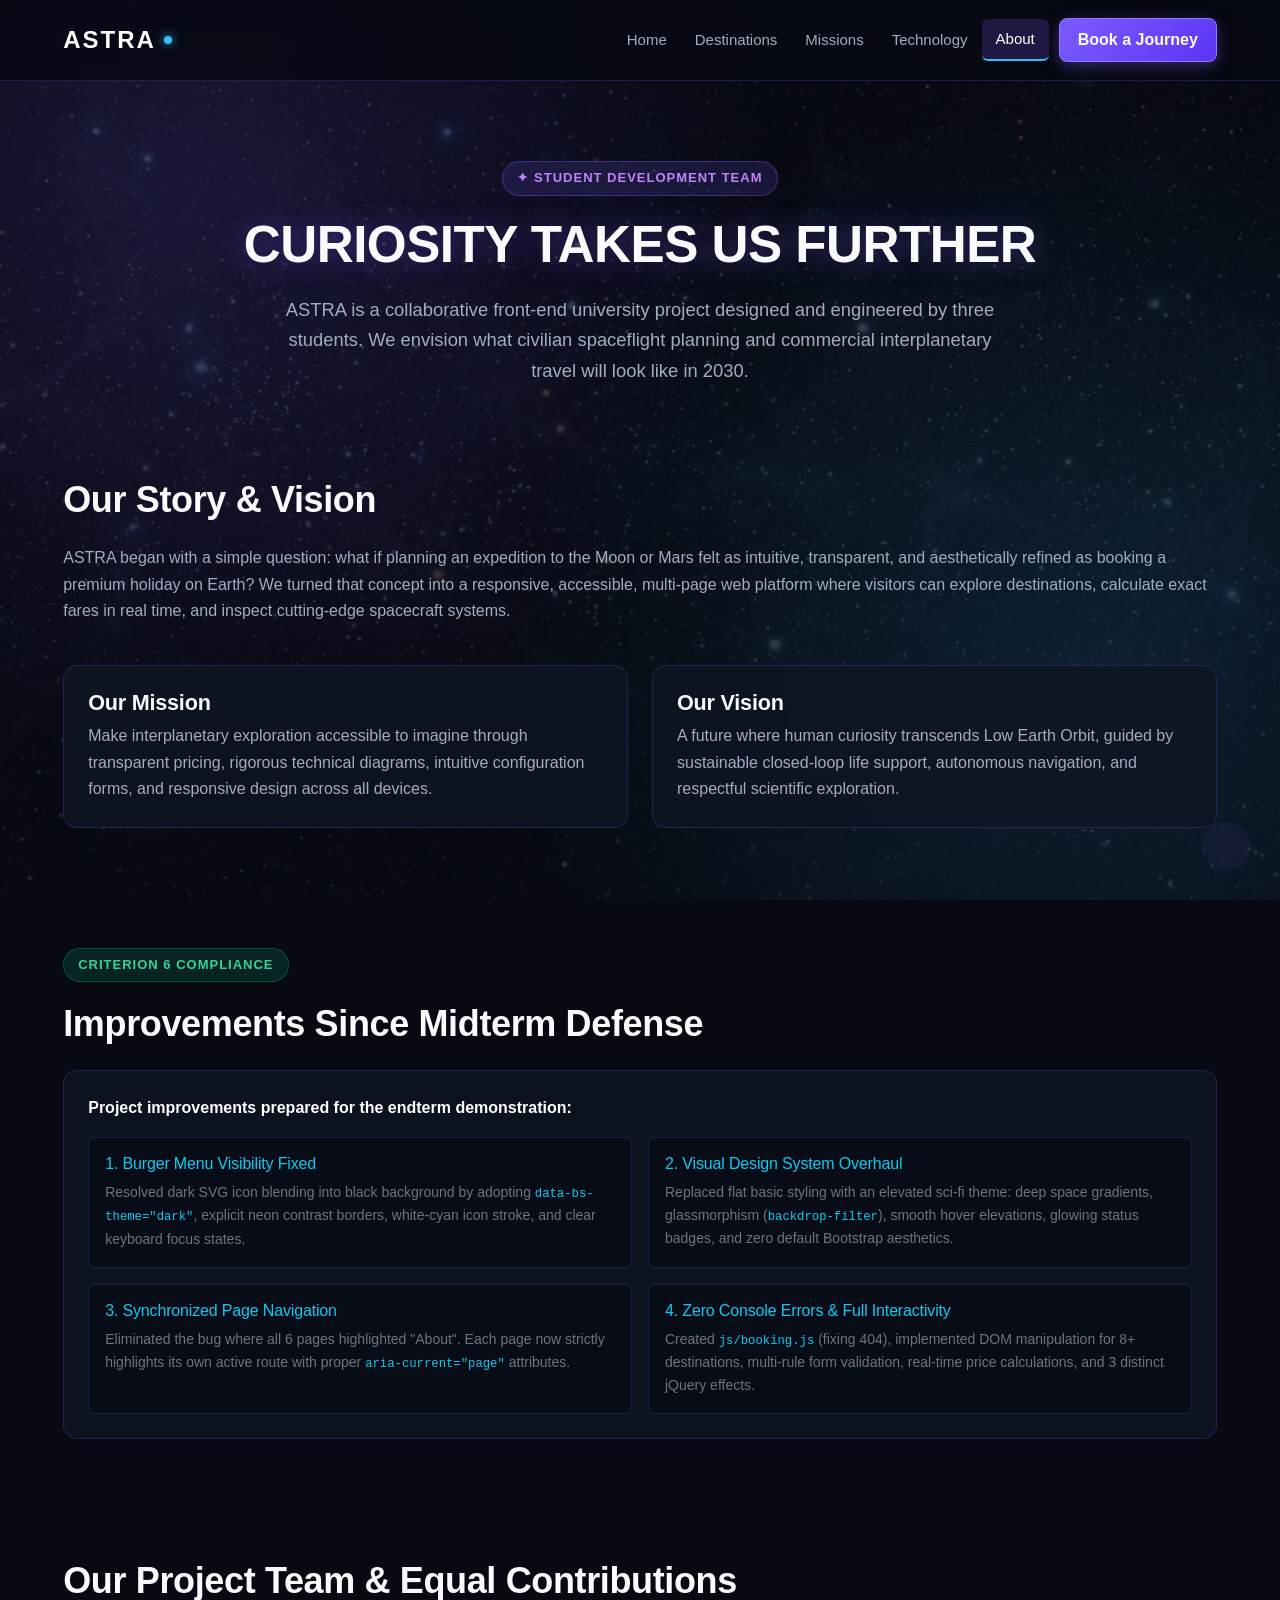
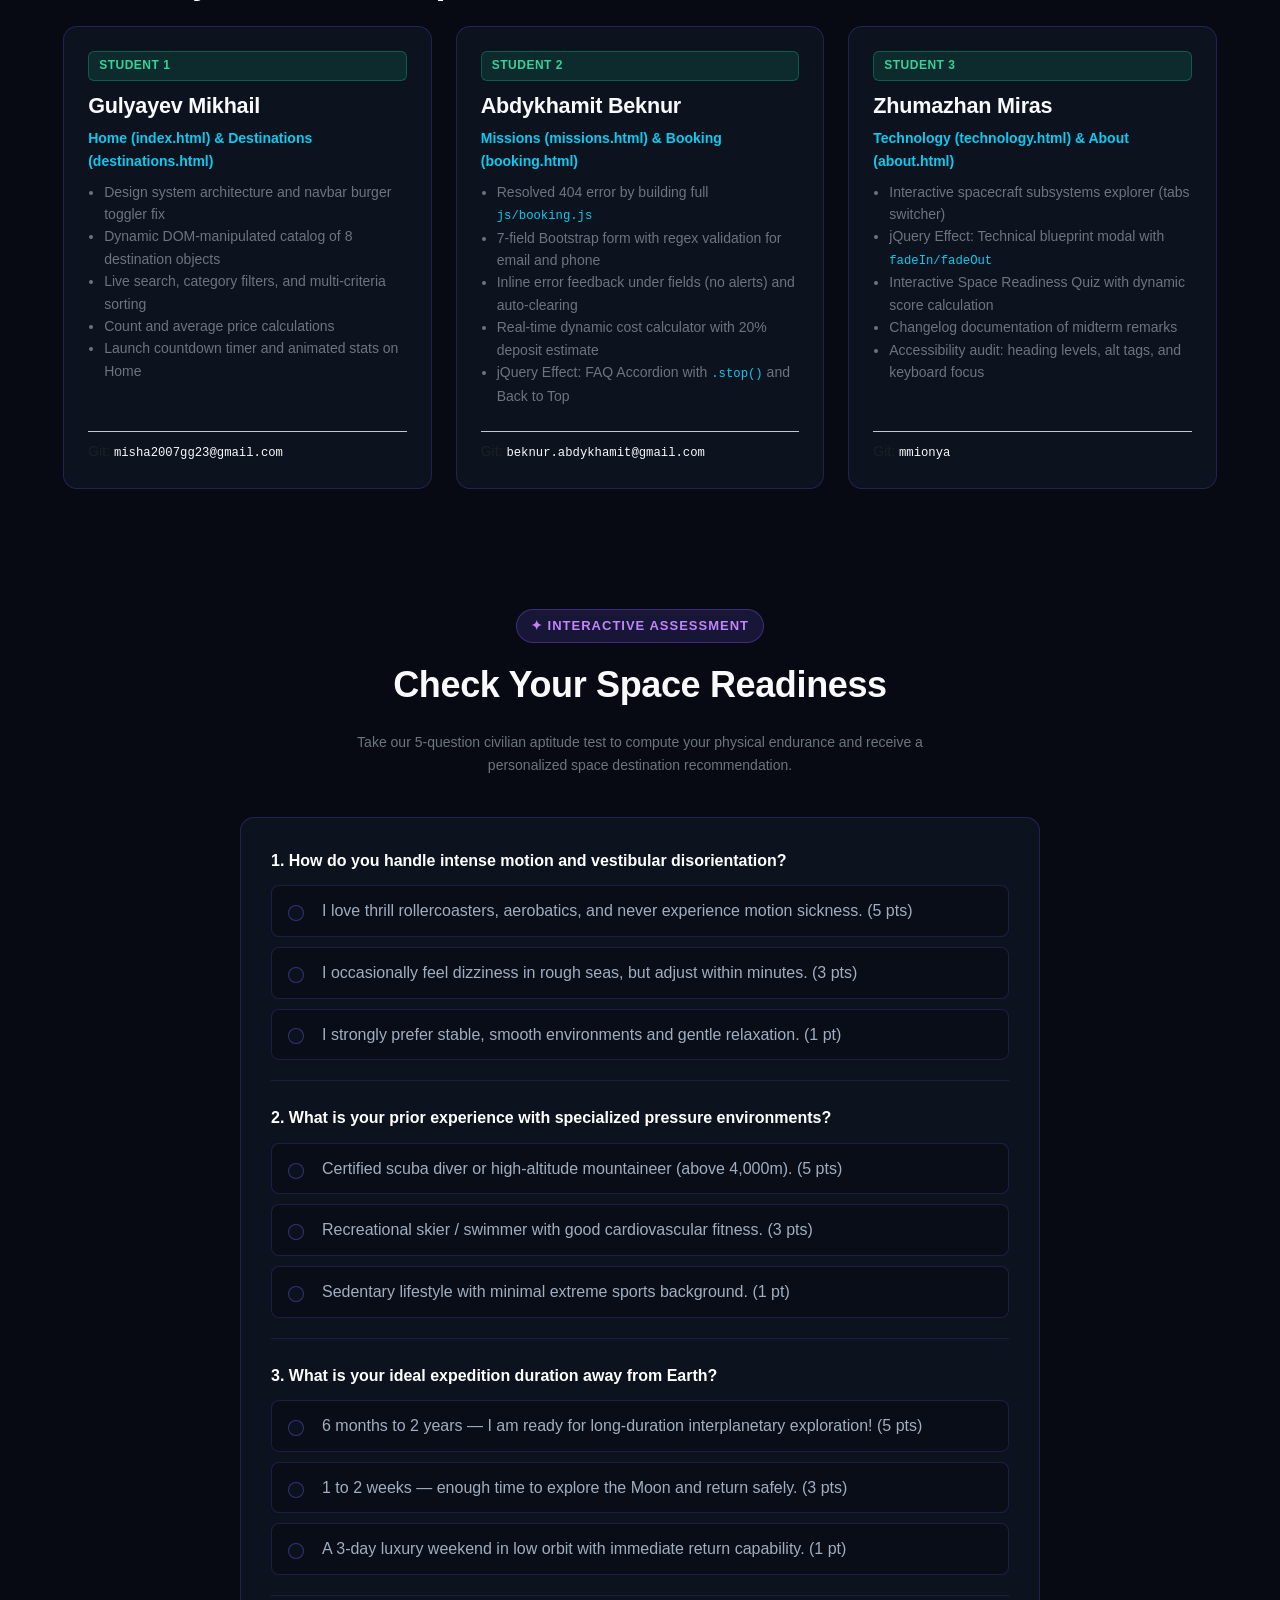
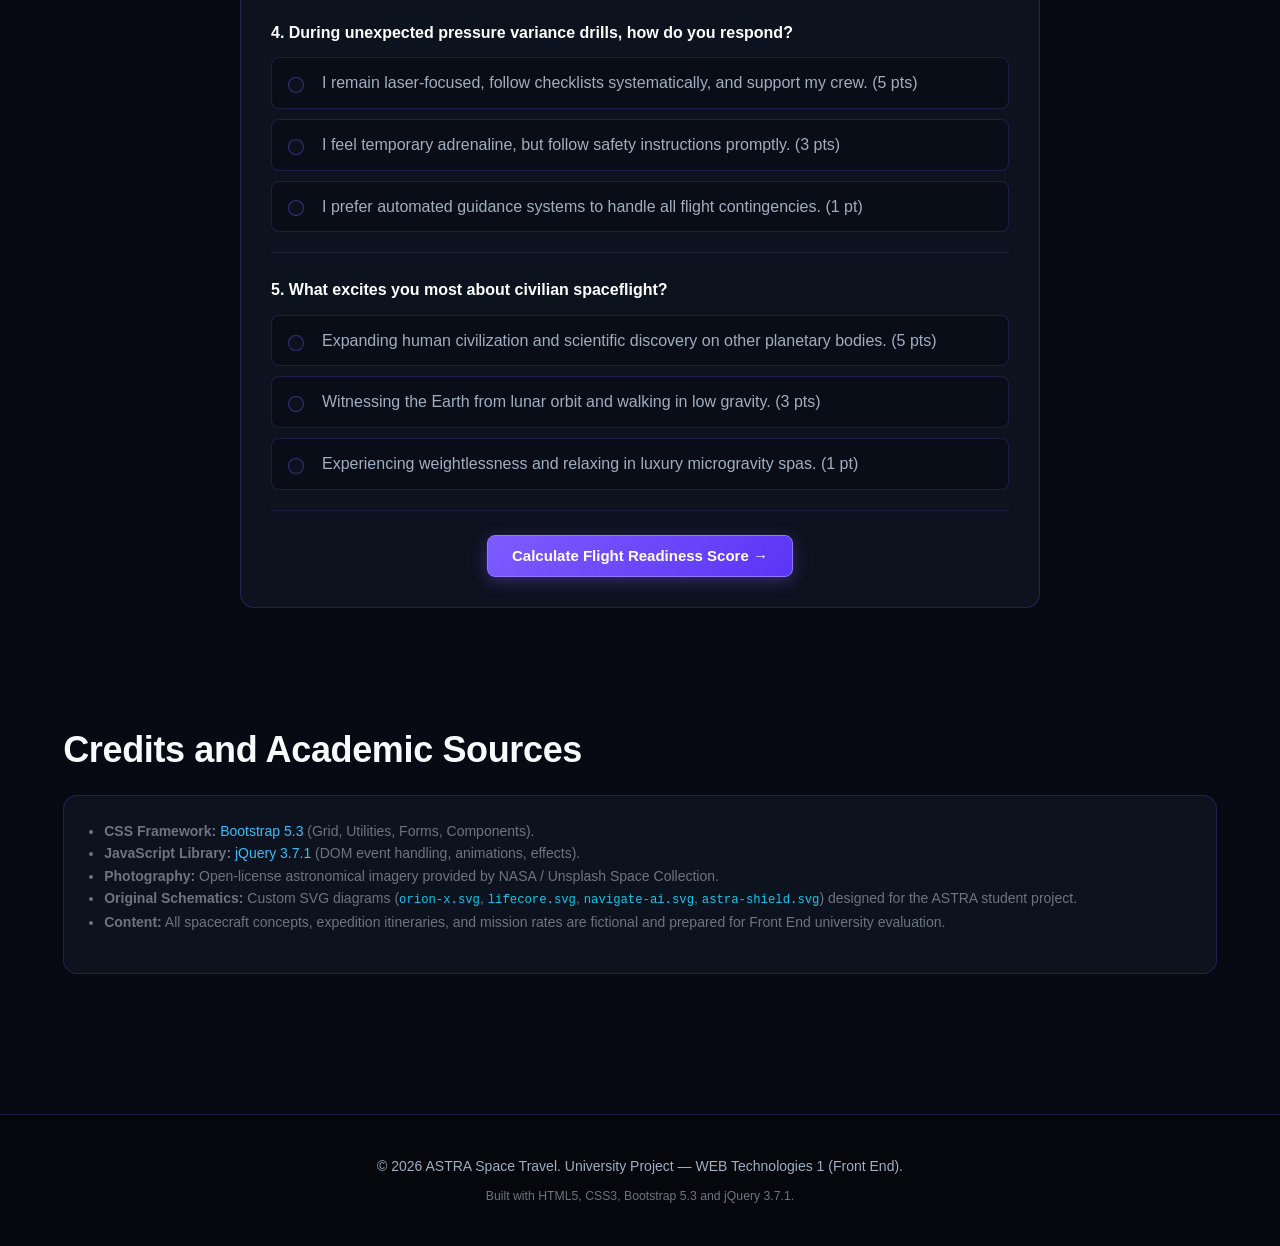
==== commit 810b0ddc: "Implement spacecraft explorer and blueprint modal, add readiness quiz, finalize README and remove co" ====
--- a/about.html
+++ b/about.html
@@ -3,148 +3,367 @@
 <head>
     <meta charset="UTF-8">
     <meta name="viewport" content="width=device-width, initial-scale=1.0">
-    <title>About | ASTRA</title>
-    <link rel="stylesheet" href="https://cdn.jsdelivr.net/npm/bootstrap@5.3.8/dist/css/bootstrap.min.css">
+    <title>About &amp; Team | ASTRA Space Travel</title>
+    <link href="https://cdn.jsdelivr.net/npm/bootstrap@5.3.3/dist/css/bootstrap.min.css" rel="stylesheet">
     <link rel="stylesheet" href="css/style.css">
+    <link rel="icon" type="image/jpeg" href="images/Logo.jpg">
 </head>
 <body>
-    <header>
-    <nav class="navbar navbar-expand-md astra-navbar" aria-label="Main navigation">
-
-    <a href="index.html" class="navbar-brand logo">
-        ASTRA
-    </a>
-
-    <button
-        class="navbar-toggler"
-        type="button"
-        data-bs-toggle="collapse"
-        data-bs-target="#mainMenu"
-        aria-controls="mainMenu"
-        aria-expanded="false"
-        aria-label="Toggle navigation"
-    >
-        <span class="navbar-toggler-icon"></span>
-    </button>
-
-    <div class="collapse navbar-collapse" id="mainMenu">
-
-        <div class="navbar-nav ms-auto">
-
-            <a class="nav-link" href="index.html">
-                Home
-            </a>
-
-            <a class="nav-link" href="destinations.html">
-                Destinations
-            </a>
-
-            <a class="nav-link" href="missions.html">
-                Missions
-            </a>
-
-            <a class="nav-link" href="technology.html">
-                Technology
-            </a>
-
-            <a class="nav-link" href="about.html" aria-current="page">
-                About
-            </a>
-
-            <a href="booking.html" class="astra-btn nav-link">
-                Book a Journey
-            </a>
-
-        </div>
-
-    </div>
-
-</nav>   
- </header>
-
+
+    
+    <header class="astra-header">
+        <nav class="navbar navbar-expand-md astra-navbar" data-bs-theme="dark" aria-label="Main navigation">
+            <div class="container">
+                <a href="index.html" class="navbar-brand logo">
+                    ASTRA <span class="logo-dot"></span>
+                </a>
+
+                
+                <button
+                    class="navbar-toggler"
+                    type="button"
+                    data-bs-toggle="collapse"
+                    data-bs-target="#mainMenu"
+                    aria-controls="mainMenu"
+                    aria-expanded="false"
+                    aria-label="Toggle navigation"
+                >
+                    <span class="navbar-toggler-icon"></span>
+                </button>
+
+                
+                <div class="collapse navbar-collapse" id="mainMenu">
+                    <div class="navbar-nav ms-auto align-items-md-center">
+                        <a class="nav-link" href="index.html">Home</a>
+                        <a class="nav-link" href="destinations.html">Destinations</a>
+                        <a class="nav-link" href="missions.html">Missions</a>
+                        <a class="nav-link" href="technology.html">Technology</a>
+                        <a class="nav-link active" href="about.html" aria-current="page">About</a>
+                        <a href="booking.html" class="nav-cta-btn">Book a Journey</a>
+                    </div>
+                </div>
+            </div>
+        </nav>
+    </header>
+
+    
     <main>
+
+        
         <section class="astra-hero">
             <div class="container">
-                <h1>Curiosity takes us further</h1>
-                <p>ASTRA is a fictional space travel agency built by three students.
-                    We imagine what planning a journey beyond Earth could look like.</p>
-            </div>
-        </section>
-
-        <section class="astra-section">
-            <div class="container">
-                <h2>Our story</h2>
-                <p>ASTRA began with a question: what if choosing a trip to the Moon felt as
-                    clear as planning a holiday on Earth? We turned that idea into a website
-                    where visitors can explore destinations, compare missions and plan a journey.</p>
-                <p>This is a university web development project. The agency, spacecraft and
-                    travel offers are fictional; no real trips are sold.</p>
+                <span class="hero-badge">✦ Student Development Team</span>
+                <h1>CURIOSITY TAKES US FURTHER</h1>
+                <p>
+                    ASTRA is a collaborative front-end university project designed and engineered by three students.
+                    We envision what civilian spaceflight planning and commercial interplanetary travel will look like in 2030.
+                </p>
+            </div>
+        </section>
+
+        
+        <section class="astra-section pt-0">
+            <div class="container">
+                <h2>Our Story &amp; Vision</h2>
+                <p>
+                    ASTRA began with a simple question: what if planning an expedition to the Moon or Mars felt as intuitive, transparent, and aesthetically refined as booking a premium holiday on Earth? We turned that concept into a responsive, accessible, multi-page web platform where visitors can explore destinations, calculate exact fares in real time, and inspect cutting-edge spacecraft systems.
+                </p>
                 <div class="row g-4 mt-2">
                     <div class="col-12 col-md-6">
-                        <article class="card astra-card h-100">
-                            <h3>Our mission</h3>
-                            <p>Make the idea of space travel easy to explore, with clear destination
-                                information, understandable technology and simple journey planning.</p>
+                        <article class="astra-card h-100">
+                            <h3>Our Mission</h3>
+                            <p class="mb-0">
+                                Make interplanetary exploration accessible to imagine through transparent pricing, rigorous technical diagrams, intuitive configuration forms, and responsive design across all devices.
+                            </p>
                         </article>
                     </div>
                     <div class="col-12 col-md-6">
-                        <article class="card astra-card h-100">
-                            <h3>Our vision</h3>
-                            <p>A future where curiosity brings people beyond Earth, and every
-                                journey starts with preparation, care and respect for space.</p>
+                        <article class="astra-card h-100">
+                            <h3>Our Vision</h3>
+                            <p class="mb-0">
+                                A future where human curiosity transcends Low Earth Orbit, guided by sustainable closed-loop life support, autonomous navigation, and respectful scientific exploration.
+                            </p>
                         </article>
                     </div>
                 </div>
             </div>
         </section>
 
+        
         <section class="astra-section">
             <div class="container">
-                <h2>Our project team</h2>
+                <span class="hero-badge" style="background: rgba(16,185,129,0.15); border-color: rgba(16,185,129,0.3); color: #34d399;">CRITERION 6 COMPLIANCE</span>
+                <h2>Improvements Since Midterm Defense</h2>
+                <div class="astra-card p-4">
+                    <p class="text-white fw-bold mb-3">Project improvements prepared for the endterm demonstration:</p>
+                    <div class="row g-3">
+                        <div class="col-12 col-md-6">
+                            <div class="p-3 rounded h-100" style="background: rgba(7, 10, 19, 0.6); border: 1px solid rgba(124, 92, 255, 0.2);">
+                                <h3 class="h6 text-info mb-2">1. Burger Menu Visibility Fixed</h3>
+                                <p class="small text-secondary mb-0">
+                                    Resolved dark SVG icon blending into black background by adopting <code class="text-info">data-bs-theme="dark"</code>, explicit neon contrast borders, white-cyan icon stroke, and clear keyboard focus states.
+                                </p>
+                            </div>
+                        </div>
+
+                        <div class="col-12 col-md-6">
+                            <div class="p-3 rounded h-100" style="background: rgba(7, 10, 19, 0.6); border: 1px solid rgba(124, 92, 255, 0.2);">
+                                <h3 class="h6 text-info mb-2">2. Visual Design System Overhaul</h3>
+                                <p class="small text-secondary mb-0">
+                                    Replaced flat basic styling with an elevated sci-fi theme: deep space gradients, glassmorphism (<code class="text-info">backdrop-filter</code>), smooth hover elevations, glowing status badges, and zero default Bootstrap aesthetics.
+                                </p>
+                            </div>
+                        </div>
+
+                        <div class="col-12 col-md-6">
+                            <div class="p-3 rounded h-100" style="background: rgba(7, 10, 19, 0.6); border: 1px solid rgba(124, 92, 255, 0.2);">
+                                <h3 class="h6 text-info mb-2">3. Synchronized Page Navigation</h3>
+                                <p class="small text-secondary mb-0">
+                                    Eliminated the bug where all 6 pages highlighted "About". Each page now strictly highlights its own active route with proper <code class="text-info">aria-current="page"</code> attributes.
+                                </p>
+                            </div>
+                        </div>
+
+                        <div class="col-12 col-md-6">
+                            <div class="p-3 rounded h-100" style="background: rgba(7, 10, 19, 0.6); border: 1px solid rgba(124, 92, 255, 0.2);">
+                                <h3 class="h6 text-info mb-2">4. Zero Console Errors &amp; Full Interactivity</h3>
+                                <p class="small text-secondary mb-0">
+                                    Created <code class="text-info">js/booking.js</code> (fixing 404), implemented DOM manipulation for 8+ destinations, multi-rule form validation, real-time price calculations, and 3 distinct jQuery effects.
+                                </p>
+                            </div>
+                        </div>
+                    </div>
+                </div>
+            </div>
+        </section>
+
+        
+        <section class="astra-section">
+            <div class="container">
+                <h2>Our Project Team &amp; Equal Contributions</h2>
                 <div class="grid grid-3">
-                    <article class="card astra-card">
+                    
+                    <article class="astra-card d-flex flex-column">
+                        <span class="status-badge open">Student 1</span>
                         <h3>Gulyayev Mikhail</h3>
-                        <p>Home &amp; Destinations</p>
-                        <p>Introduces ASTRA, presents the destinations and establishes the shared visual style.</p>
+                        <p class="text-info small fw-bold mb-2">Home (index.html) &amp; Destinations (destinations.html)</p>
+                        <ul class="small text-secondary ps-3 mb-4 flex-grow-1">
+                            <li>Design system architecture and navbar burger toggler fix</li>
+                            <li>Dynamic DOM-manipulated catalog of 8 destination objects</li>
+                            <li>Live search, category filters, and multi-criteria sorting</li>
+                            <li>Count and average price calculations</li>
+                            <li>Launch countdown timer and animated stats on Home</li>
+                        </ul>
+                        <div class="small text-muted border-top border-secondary-subtle pt-2">
+                            Git: <code class="text-light">misha2007gg23@gmail.com</code>
+                        </div>
                     </article>
-                    <article class="card astra-card">
+
+                    
+                    <article class="astra-card d-flex flex-column">
+                        <span class="status-badge open">Student 2</span>
                         <h3>Abdykhamit Beknur</h3>
-                        <p>Missions &amp; Booking</p>
-                        <p>Organizes mission information and builds the booking form and price calculator.</p>
+                        <p class="text-info small fw-bold mb-2">Missions (missions.html) &amp; Booking (booking.html)</p>
+                        <ul class="small text-secondary ps-3 mb-4 flex-grow-1">
+                            <li>Resolved 404 error by building full <code class="text-info">js/booking.js</code></li>
+                            <li>7-field Bootstrap form with regex validation for email and phone</li>
+                            <li>Inline error feedback under fields (no alerts) and auto-clearing</li>
+                            <li>Real-time dynamic cost calculator with 20% deposit estimate</li>
+                            <li>jQuery Effect: FAQ Accordion with <code class="text-info">.stop()</code> and Back to Top</li>
+                        </ul>
+                        <div class="small text-muted border-top border-secondary-subtle pt-2">
+                            Git: <code class="text-light">beknur.abdykhamit@gmail.com</code>
+                        </div>
                     </article>
-                    <article class="card astra-card">
+
+                    
+                    <article class="astra-card d-flex flex-column">
+                        <span class="status-badge open">Student 3</span>
                         <h3>Zhumazhan Miras</h3>
-                        <p>Technology &amp; About</p>
-                        <p>Presents the spacecraft concepts, tells our story and helps check responsive layouts.</p>
+                        <p class="text-info small fw-bold mb-2">Technology (technology.html) &amp; About (about.html)</p>
+                        <ul class="small text-secondary ps-3 mb-4 flex-grow-1">
+                            <li>Interactive spacecraft subsystems explorer (tabs switcher)</li>
+                            <li>jQuery Effect: Technical blueprint modal with <code class="text-info">fadeIn/fadeOut</code></li>
+                            <li>Interactive Space Readiness Quiz with dynamic score calculation</li>
+                            <li>Changelog documentation of midterm remarks</li>
+                            <li>Accessibility audit: heading levels, alt tags, and keyboard focus</li>
+                        </ul>
+                        <div class="small text-muted border-top border-secondary-subtle pt-2">
+                            Git: <code class="text-light">mmionya</code>
+                        </div>
                     </article>
                 </div>
             </div>
         </section>
 
+        
         <section class="astra-section">
             <div class="container">
-                <h2>How we built ASTRA</h2>
-                <ul>
-                    <li><strong>HTML5:</strong> page structure, navigation, forms and tables.</li>
-                    <li><strong>CSS3:</strong> the dark theme, Flexbox, Grid and responsive media queries.</li>
-                    <li><strong>Bootstrap 5.3:</strong> responsive columns and form components, customized with our CSS.</li>
-                    <li><strong>Git &amp; GitHub:</strong> shared source code and version history.</li>
-                </ul>
-                <h3>Credits and sources</h3>
-                <p>We use <a class="astra-text-link" href="https://getbootstrap.com/docs/5.3/">Bootstrap</a>
-                    for its grid and components. Page text and original SVG diagrams were prepared
-                    with ChatGPT assistance for this project. The diagrams show fictional concepts,
-                    not engineering specifications.</p>
-                <a href="technology.html" class="astra-btn">Explore our technology</a>
-            </div>
-        </section>
+                <div class="text-center mb-4">
+                    <span class="hero-badge">✦ Interactive Assessment</span>
+                    <h2>Check Your Space Readiness</h2>
+                    <p class="small text-secondary" style="max-width: 600px; margin: 0 auto;">
+                        Take our 5-question civilian aptitude test to compute your physical endurance and receive a personalized space destination recommendation.
+                    </p>
+                </div>
+
+                <div class="quiz-container">
+                    <form id="spaceQuizForm" novalidate>
+
+                        
+                        <div class="quiz-step">
+                            <div class="quiz-step-title">1. How do you handle intense motion and vestibular disorientation?</div>
+                            <div class="quiz-options">
+                                <label class="quiz-option-label">
+                                    <input type="radio" name="q1" value="5" class="form-check-input me-2" required>
+                                    I love thrill rollercoasters, aerobatics, and never experience motion sickness. (5 pts)
+                                </label>
+                                <label class="quiz-option-label">
+                                    <input type="radio" name="q1" value="3" class="form-check-input me-2">
+                                    I occasionally feel dizziness in rough seas, but adjust within minutes. (3 pts)
+                                </label>
+                                <label class="quiz-option-label">
+                                    <input type="radio" name="q1" value="1" class="form-check-input me-2">
+                                    I strongly prefer stable, smooth environments and gentle relaxation. (1 pt)
+                                </label>
+                            </div>
+                        </div>
+
+                        
+                        <div class="quiz-step">
+                            <div class="quiz-step-title">2. What is your prior experience with specialized pressure environments?</div>
+                            <div class="quiz-options">
+                                <label class="quiz-option-label">
+                                    <input type="radio" name="q2" value="5" class="form-check-input me-2" required>
+                                    Certified scuba diver or high-altitude mountaineer (above 4,000m). (5 pts)
+                                </label>
+                                <label class="quiz-option-label">
+                                    <input type="radio" name="q2" value="3" class="form-check-input me-2">
+                                    Recreational skier / swimmer with good cardiovascular fitness. (3 pts)
+                                </label>
+                                <label class="quiz-option-label">
+                                    <input type="radio" name="q2" value="1" class="form-check-input me-2">
+                                    Sedentary lifestyle with minimal extreme sports background. (1 pt)
+                                </label>
+                            </div>
+                        </div>
+
+                        
+                        <div class="quiz-step">
+                            <div class="quiz-step-title">3. What is your ideal expedition duration away from Earth?</div>
+                            <div class="quiz-options">
+                                <label class="quiz-option-label">
+                                    <input type="radio" name="q3" value="5" class="form-check-input me-2" required>
+                                    6 months to 2 years — I am ready for long-duration interplanetary exploration! (5 pts)
+                                </label>
+                                <label class="quiz-option-label">
+                                    <input type="radio" name="q3" value="3" class="form-check-input me-2">
+                                    1 to 2 weeks — enough time to explore the Moon and return safely. (3 pts)
+                                </label>
+                                <label class="quiz-option-label">
+                                    <input type="radio" name="q3" value="1" class="form-check-input me-2">
+                                    A 3-day luxury weekend in low orbit with immediate return capability. (1 pt)
+                                </label>
+                            </div>
+                        </div>
+
+                        
+                        <div class="quiz-step">
+                            <div class="quiz-step-title">4. During unexpected pressure variance drills, how do you respond?</div>
+                            <div class="quiz-options">
+                                <label class="quiz-option-label">
+                                    <input type="radio" name="q4" value="5" class="form-check-input me-2" required>
+                                    I remain laser-focused, follow checklists systematically, and support my crew. (5 pts)
+                                </label>
+                                <label class="quiz-option-label">
+                                    <input type="radio" name="q4" value="3" class="form-check-input me-2">
+                                    I feel temporary adrenaline, but follow safety instructions promptly. (3 pts)
+                                </label>
+                                <label class="quiz-option-label">
+                                    <input type="radio" name="q4" value="1" class="form-check-input me-2">
+                                    I prefer automated guidance systems to handle all flight contingencies. (1 pt)
+                                </label>
+                            </div>
+                        </div>
+
+                        
+                        <div class="quiz-step">
+                            <div class="quiz-step-title">5. What excites you most about civilian spaceflight?</div>
+                            <div class="quiz-options">
+                                <label class="quiz-option-label">
+                                    <input type="radio" name="q5" value="5" class="form-check-input me-2" required>
+                                    Expanding human civilization and scientific discovery on other planetary bodies. (5 pts)
+                                </label>
+                                <label class="quiz-option-label">
+                                    <input type="radio" name="q5" value="3" class="form-check-input me-2">
+                                    Witnessing the Earth from lunar orbit and walking in low gravity. (3 pts)
+                                </label>
+                                <label class="quiz-option-label">
+                                    <input type="radio" name="q5" value="1" class="form-check-input me-2">
+                                    Experiencing weightlessness and relaxing in luxury microgravity spas. (1 pt)
+                                </label>
+                            </div>
+                        </div>
+
+                        <div id="quizWarning" role="alert" class="alert alert-warning py-2 small" style="display: none;"></div>
+
+                        <div class="text-center mt-4">
+                            <button type="submit" class="astra-btn py-2 px-4">
+                                Calculate Flight Readiness Score →
+                            </button>
+                        </div>
+                    </form>
+
+                    
+                    <div id="quizResultCard" class="quiz-result-card" role="status" aria-live="polite">
+                        <span class="hero-badge" style="background: rgba(56,189,248,0.2); border-color: var(--accent-cyan); color: #ffffff;">YOUR QUIZ RESULT</span>
+                        <h3 id="quizRank" class="h3 my-2" style="color: #38bdf8;">Certified Lunar Explorer</h3>
+                        <p id="quizScoreValue" class="fw-bold text-white mb-2">19 / 25 pts (76% Readiness)</p>
+                        <p id="quizRecommendation" class="text-secondary small mb-4"></p>
+                        
+                        <div class="d-flex justify-content-center gap-3 flex-wrap">
+                            <a id="quizBookLink" href="booking.html" class="astra-btn astra-btn-sm">
+                                Configure Recommended Voyage →
+                            </a>
+                            <button type="button" id="retakeQuizBtn" class="astra-btn-outline astra-btn-sm">
+                                Retake Quiz
+                            </button>
+                        </div>
+                    </div>
+                </div>
+            </div>
+        </section>
+
+        
+        <section class="astra-section">
+            <div class="container">
+                <h2>Credits and Academic Sources</h2>
+                <div class="astra-card p-4">
+                    <ul class="small text-secondary mb-3 ps-3">
+                        <li><strong>CSS Framework:</strong> <a href="https://getbootstrap.com/docs/5.3/" target="_blank" rel="noopener">Bootstrap 5.3</a> (Grid, Utilities, Forms, Components).</li>
+                        <li><strong>JavaScript Library:</strong> <a href="https://jquery.com/" target="_blank" rel="noopener">jQuery 3.7.1</a> (DOM event handling, animations, effects).</li>
+                        <li><strong>Photography:</strong> Open-license astronomical imagery provided by NASA / Unsplash Space Collection.</li>
+                        <li><strong>Original Schematics:</strong> Custom SVG diagrams (<code class="text-info">orion-x.svg</code>, <code class="text-info">lifecore.svg</code>, <code class="text-info">navigate-ai.svg</code>, <code class="text-info">astra-shield.svg</code>) designed for the ASTRA student project.</li>
+                        <li><strong>Content:</strong> All spacecraft concepts, expedition itineraries, and mission rates are fictional and prepared for Front End university evaluation.</li>
+                    </ul>
+                </div>
+            </div>
+        </section>
+
     </main>
 
+    
     <footer class="astra-footer">
-        <p>© 2026 ASTRA Space Travel</p>
+        <div class="container">
+            <p class="mb-2">© 2026 ASTRA Space Travel. University Project — WEB Technologies 1 (Front End).</p>
+            <p class="small text-secondary mb-0">Built with HTML5, CSS3, Bootstrap 5.3 and jQuery 3.7.1.</p>
+        </div>
     </footer>
 
-
-    <script src="https://cdn.jsdelivr.net/npm/bootstrap@5.3.8/dist/js/bootstrap.bundle.min.js"></script>
+    
+    <script src="https://code.jquery.com/jquery-3.7.1.min.js"></script>
+    <script src="https://cdn.jsdelivr.net/npm/bootstrap@5.3.3/dist/js/bootstrap.bundle.min.js"></script>
+    <script src="js/main.js"></script>
+    <script src="js/quiz.js"></script>
 </body>
 </html>
--- a/css/style.css
+++ b/css/style.css
@@ -1,7 +1,4 @@
-/* ==========================================================================
-   ASTRA Space Travel - Comprehensive Sci-Fi Design System
-   Front End Endterm Project | Astana IT University
-   ========================================================================== */
+
 
 :root {
     --bg-deep-space: #070a13;
@@ -24,7 +21,7 @@
     --danger-color: #f43f5e;
 }
 
-/* GENERAL RESETS & TYPOGRAPHY */
+
 * {
     box-sizing: border-box;
 }
@@ -88,7 +85,7 @@
     font-size: 1.35rem;
 }
 
-/* ACCESSIBILITY FOCUS OUTLINE */
+
 a:focus-visible,
 button:focus-visible,
 input:focus-visible,
@@ -102,16 +99,14 @@
     box-shadow: 0 0 12px rgba(56, 189, 248, 0.4) !important;
 }
 
-/* CONTAINER */
+
 .container {
     width: 92%;
     max-width: 1240px;
     margin: 0 auto;
 }
 
-/* ==========================================================================
-   NAVBAR & BURGER MENU (Fixes Midterm Remark)
-   ========================================================================== */
+
 .astra-header {
     background: rgba(7, 10, 19, 0.85);
     backdrop-filter: blur(14px);
@@ -147,7 +142,7 @@
     box-shadow: 0 0 10px var(--accent-cyan);
 }
 
-/* Custom styled burger button - Highly visible on dark backgrounds */
+
 .navbar-toggler {
     border: 1.5px solid rgba(124, 92, 255, 0.45) !important;
     background: rgba(16, 21, 34, 0.85) !important;
@@ -161,7 +156,7 @@
     border-color: var(--accent-cyan) !important;
 }
 
-/* Crisp high-contrast white & cyan burger icon */
+
 .navbar-toggler-icon {
     background-image: url("data:image/svg+xml,%3csvg xmlns='http://www.w3.org/2000/svg' viewBox='0 0 30 30'%3e%3cpath stroke='%2338bdf8' stroke-linecap='round' stroke-miterlimit='10' stroke-width='2.2' d='M4 7h22M4 15h22M4 23h22'/%3e%3c/svg%3e") !important;
     width: 1.4em;
@@ -182,7 +177,7 @@
     background: rgba(56, 189, 248, 0.08);
 }
 
-/* Active navigation item styling */
+
 .navbar-nav .nav-link.active,
 .navbar-nav .nav-link[aria-current="page"] {
     color: #ffffff !important;
@@ -190,7 +185,7 @@
     border-bottom: 2px solid var(--accent-cyan);
 }
 
-/* Call to Action Button in Nav */
+
 .nav-cta-btn {
     display: inline-block;
     padding: 8px 18px !important;
@@ -211,7 +206,7 @@
     color: #ffffff !important;
 }
 
-/* Mobile Collapse Styling */
+
 @media (max-width: 767.98px) {
     .navbar-collapse {
         background: #0f1524;
@@ -240,9 +235,7 @@
     }
 }
 
-/* ==========================================================================
-   BUTTONS
-   ========================================================================== */
+
 .astra-btn,
 .btn-astra {
     display: inline-flex;
@@ -298,9 +291,7 @@
     font-size: 13.5px;
 }
 
-/* ==========================================================================
-   CARDS & GRIDS (Deep Space Redesign)
-   ========================================================================== */
+
 .astra-card {
     background: var(--bg-card);
     backdrop-filter: blur(12px);
@@ -367,9 +358,7 @@
     }
 }
 
-/* ==========================================================================
-   HERO SECTION
-   ========================================================================== */
+
 .astra-hero {
     padding: 80px 0 60px;
     text-align: center;
@@ -415,9 +404,7 @@
     letter-spacing: 1px;
 }
 
-/* ==========================================================================
-   INTERACTIVE WIDGETS (Home Countdown & Counters)
-   ========================================================================== */
+
 .countdown-widget {
     background: rgba(16, 21, 34, 0.9);
     border: 1px solid rgba(56, 189, 248, 0.3);
@@ -498,9 +485,7 @@
     margin: 0;
 }
 
-/* ==========================================================================
-   DESTINATIONS CATALOG CONTROLS (Search, Filter, Sort, Calc)
-   ========================================================================== */
+
 .catalog-toolbar {
     background: var(--bg-card);
     border: 1px solid var(--border-color);
@@ -573,9 +558,7 @@
     display: block;
 }
 
-/* ==========================================================================
-   STATUS BADGES
-   ========================================================================== */
+
 .status-badge {
     display: inline-block;
     padding: 4px 10px;
@@ -611,9 +594,7 @@
     border: 1px solid rgba(124, 92, 255, 0.4);
 }
 
-/* ==========================================================================
-   FORMS & VALIDATION (Booking Configurator)
-   ========================================================================== */
+
 .form-label {
     color: #ffffff;
     font-weight: 500;
@@ -644,7 +625,7 @@
     color: #64748b;
 }
 
-/* Validation Feedback States */
+
 .form-control.is-invalid,
 .form-select.is-invalid {
     border-color: var(--danger-color) !important;
@@ -669,7 +650,7 @@
     border-color: var(--success-color) !important;
 }
 
-/* Custom Checkboxes */
+
 .form-check-input {
     background-color: #0c111e;
     border: 1.5px solid rgba(124, 92, 255, 0.4);
@@ -685,7 +666,7 @@
     font-size: 14px;
 }
 
-/* Booking Layout */
+
 .booking-grid {
     display: grid;
     grid-template-columns: 1fr;
@@ -760,9 +741,7 @@
     margin-bottom: 8px;
 }
 
-/* ==========================================================================
-   JQUERY FAQ ACCORDION (missions.html)
-   ========================================================================== */
+
 .faq-accordion {
     margin-top: 24px;
 }
@@ -809,9 +788,7 @@
     border-top: 1px solid rgba(124, 92, 255, 0.1);
 }
 
-/* ==========================================================================
-   INTERACTIVE TECHNOLOGY TABS & MODAL (technology.html)
-   ========================================================================== */
+
 .tech-tabs {
     display: flex;
     flex-wrap: wrap;
@@ -851,7 +828,7 @@
     display: block;
 }
 
-/* Quick View Lightbox Modal (jQuery) */
+
 .astra-modal-overlay {
     display: none;
     position: fixed;
@@ -894,9 +871,7 @@
     color: #ffffff;
 }
 
-/* ==========================================================================
-   SPACE READINESS QUIZ (about.html)
-   ========================================================================== */
+
 .quiz-container {
     background: var(--bg-card);
     border: 1px solid var(--border-color);
@@ -958,9 +933,7 @@
     margin-top: 24px;
 }
 
-/* ==========================================================================
-   BACK TO TOP BUTTON (jQuery Feature)
-   ========================================================================== */
+
 #backToTopBtn {
     display: none;
     position: fixed;
@@ -985,9 +958,7 @@
     box-shadow: 0 8px 24px rgba(124, 92, 255, 0.7);
 }
 
-/* ==========================================================================
-   SECTIONS & FOOTER
-   ========================================================================== */
+
 .astra-section {
     padding: 60px 0;
 }
@@ -1010,7 +981,7 @@
     color: var(--accent-cyan);
 }
 
-/* RESPONSIVE PADDING FIXES */
+
 @media (max-width: 575.98px) {
     .astra-hero {
         padding: 50px 0 40px;
@@ -1029,7 +1000,7 @@
     }
 }
 
-/* Specific table styling overrides */
+
 .table-shell {
     width: 100%;
     overflow-x: auto;
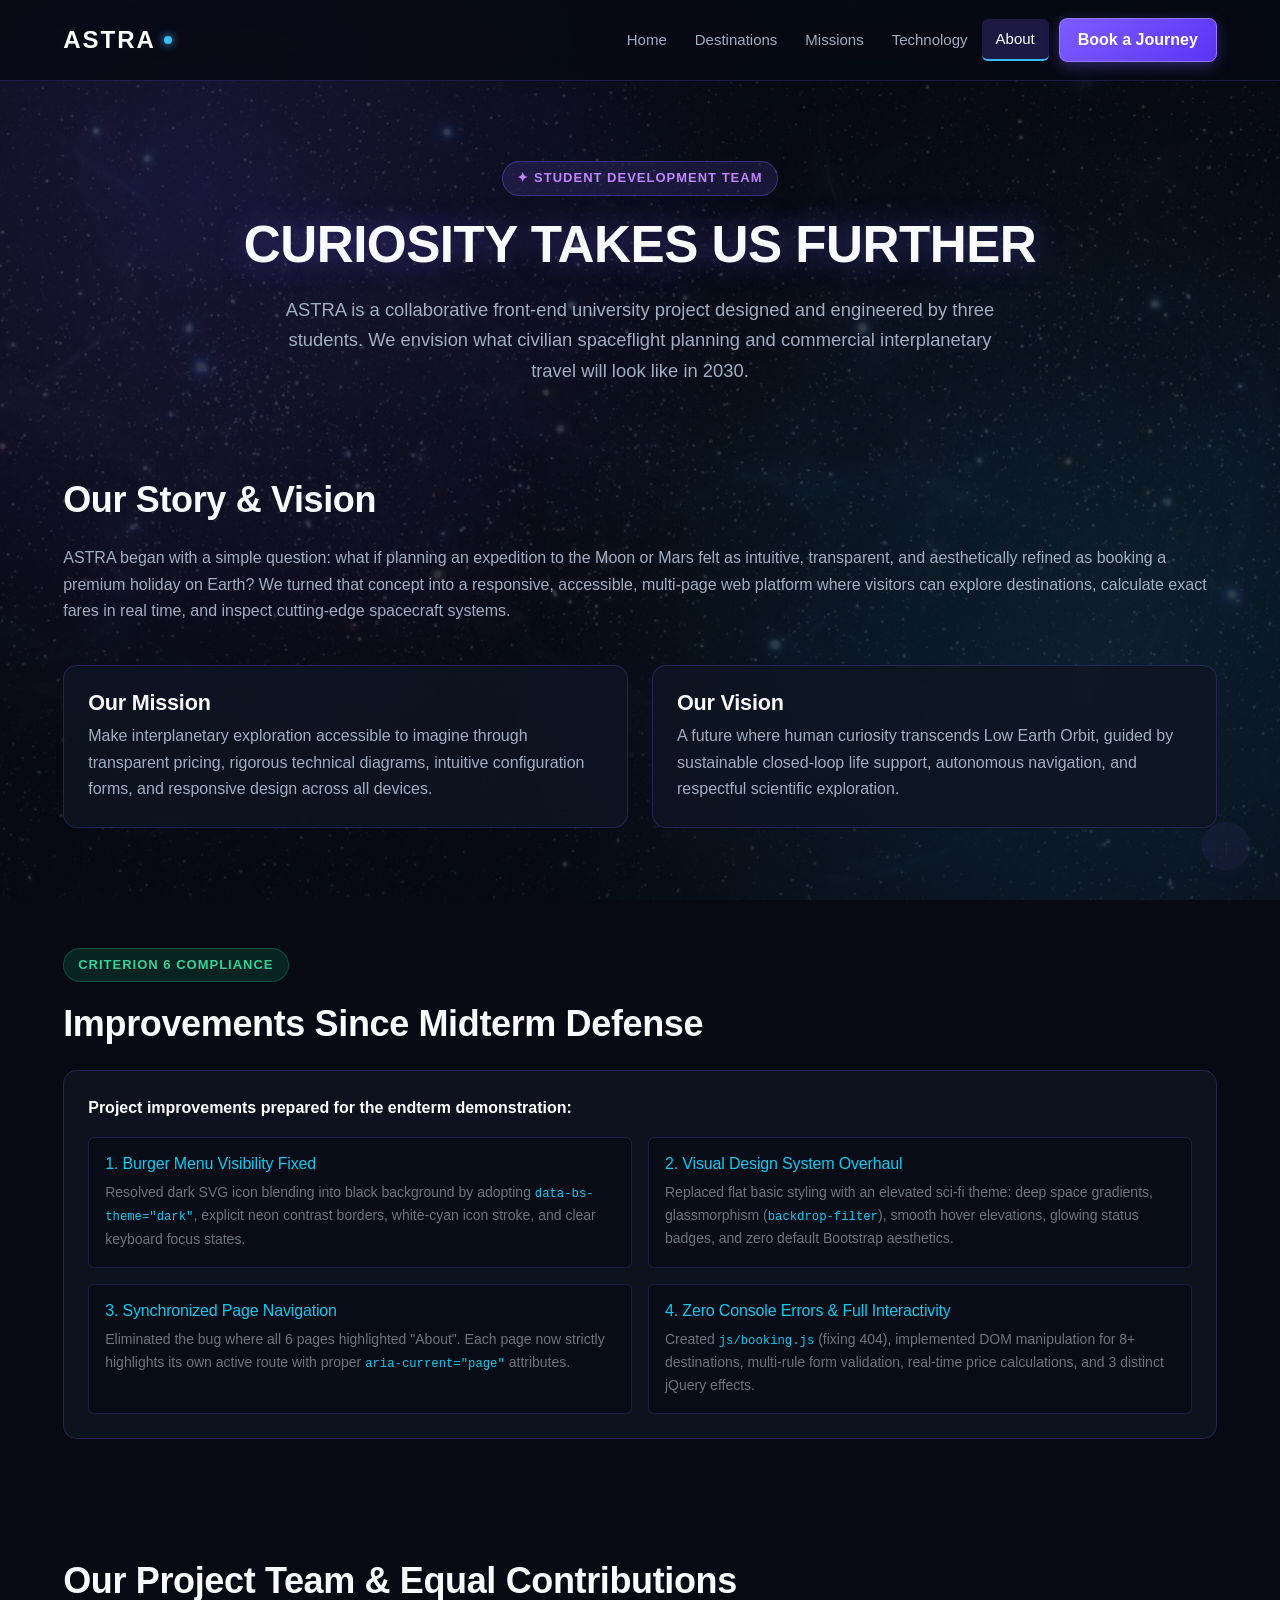
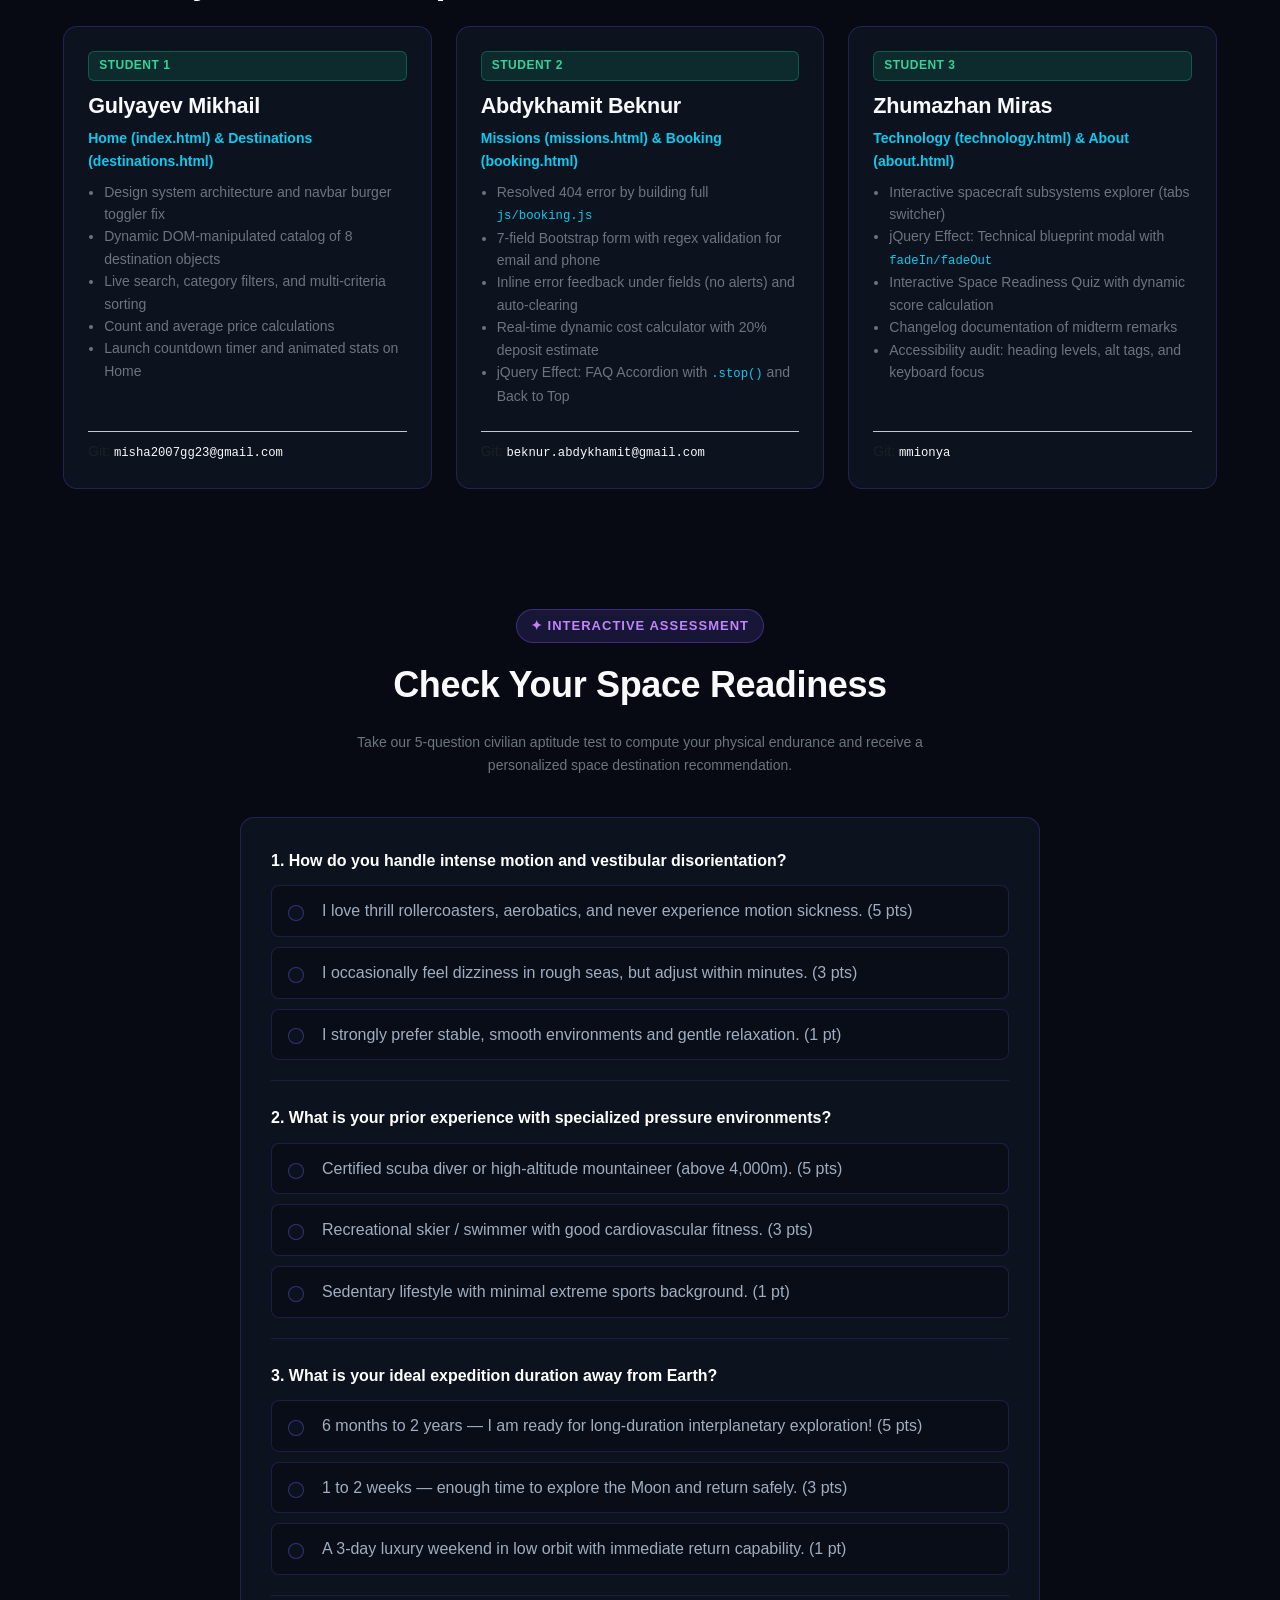
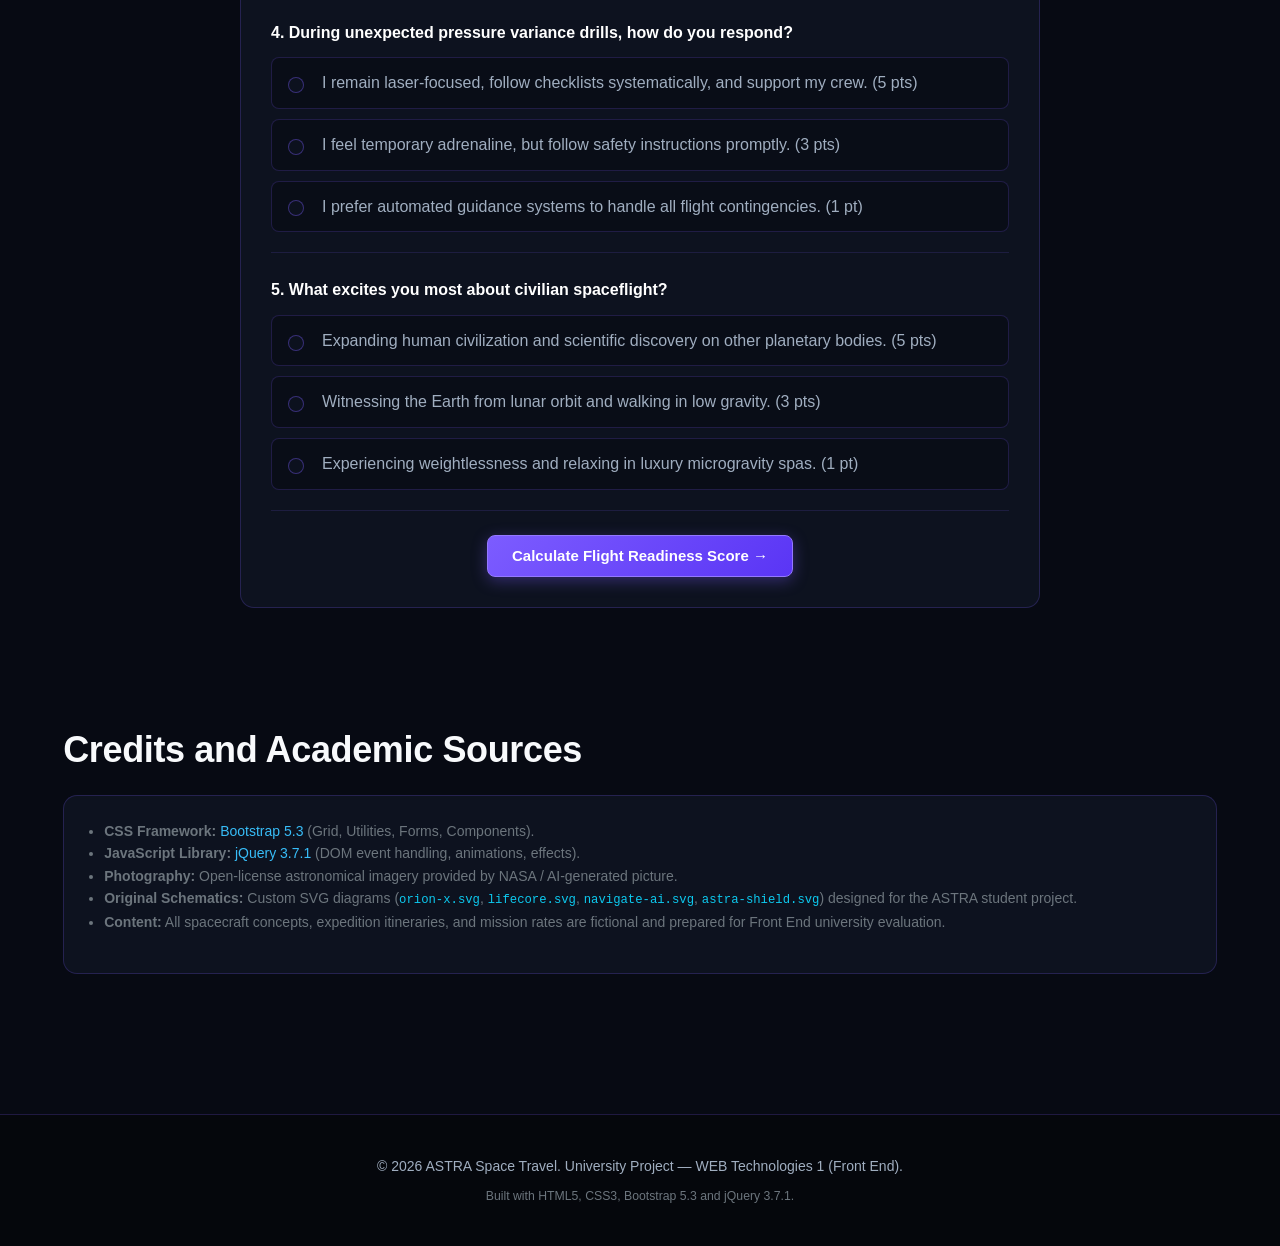
==== commit 2789dcc0: "Correcting credit and add unique features" ====
--- a/about.html
+++ b/about.html
@@ -342,7 +342,7 @@
                     <ul class="small text-secondary mb-3 ps-3">
                         <li><strong>CSS Framework:</strong> <a href="https://getbootstrap.com/docs/5.3/" target="_blank" rel="noopener">Bootstrap 5.3</a> (Grid, Utilities, Forms, Components).</li>
                         <li><strong>JavaScript Library:</strong> <a href="https://jquery.com/" target="_blank" rel="noopener">jQuery 3.7.1</a> (DOM event handling, animations, effects).</li>
-                        <li><strong>Photography:</strong> Open-license astronomical imagery provided by NASA / Unsplash Space Collection.</li>
+                        <li><strong>Photography:</strong> Open-license astronomical imagery provided by NASA / AI-generated picture.</li>
                         <li><strong>Original Schematics:</strong> Custom SVG diagrams (<code class="text-info">orion-x.svg</code>, <code class="text-info">lifecore.svg</code>, <code class="text-info">navigate-ai.svg</code>, <code class="text-info">astra-shield.svg</code>) designed for the ASTRA student project.</li>
                         <li><strong>Content:</strong> All spacecraft concepts, expedition itineraries, and mission rates are fictional and prepared for Front End university evaluation.</li>
                     </ul>
--- a/css/style.css
+++ b/css/style.css
@@ -1027,3 +1027,188 @@
     color: #38bdf8 !important;
     border-bottom: 2px solid rgba(124, 92, 255, 0.3) !important;
 }
+.radar-layout {
+    display: grid;
+    grid-template-columns: minmax(0, 1fr);
+    gap: 20px;
+}
+
+@media (min-width: 992px) {
+    .radar-layout {
+        grid-template-columns: minmax(0, 1fr) 360px;
+        align-items: start;
+    }
+}
+
+.radar-stage {
+    background:
+        radial-gradient(circle at 50% 50%, rgba(124, 92, 255, 0.10), transparent 62%),
+        var(--bg-card);
+    border: 1px solid var(--border-color);
+    border-radius: 18px;
+    padding: 14px;
+    backdrop-filter: blur(12px);
+    -webkit-backdrop-filter: blur(12px);
+}
+
+.radar-hud {
+    display: flex;
+    flex-wrap: wrap;
+    justify-content: space-between;
+    gap: 6px 16px;
+    margin-bottom: 8px;
+    font-size: 0.9rem;
+}
+
+.radar-date {
+    color: var(--accent-cyan);
+    font-weight: 700;
+    letter-spacing: 0.06em;
+    font-variant-numeric: tabular-nums;
+}
+
+.radar-next {
+    color: var(--text-secondary);
+}
+
+#radarCanvas {
+    display: block;
+    width: 100%;
+    max-width: 680px;
+    aspect-ratio: 1 / 1;
+    margin: 0 auto;
+    touch-action: manipulation;
+}
+
+.radar-controls {
+    display: flex;
+    flex-wrap: wrap;
+    align-items: center;
+    gap: 10px;
+    margin-top: 10px;
+}
+
+.radar-controls .filter-pills {
+    margin: 0;
+}
+
+.radar-slider-label {
+    display: block;
+    margin-top: 12px;
+    font-size: 0.8rem;
+    color: var(--text-secondary);
+}
+
+.radar-slider {
+    width: 100%;
+    accent-color: var(--accent-purple);
+    cursor: pointer;
+}
+
+.radar-chip-group {
+    display: flex;
+    flex-wrap: wrap;
+    gap: 6px;
+    margin-top: 10px;
+}
+
+.radar-chip {
+    padding: 4px 12px;
+    font-size: 0.8rem;
+}
+
+.radar-note {
+    margin: 12px 0 0;
+    font-size: 0.75rem;
+    color: var(--text-muted);
+}
+
+.radar-panel {
+    min-height: 280px;
+}
+
+.radar-title {
+    margin: 10px 0 6px;
+    font-size: 1.3rem;
+}
+
+.radar-text {
+    color: var(--text-secondary);
+    font-size: 0.92rem;
+}
+
+.radar-label {
+    margin: 14px 0 6px;
+    font-size: 0.78rem;
+    text-transform: uppercase;
+    letter-spacing: 0.08em;
+    color: var(--text-muted);
+}
+
+.radar-mini-list {
+    display: flex;
+    flex-wrap: wrap;
+    gap: 6px;
+}
+
+.radar-empty {
+    margin: 12px 0 0;
+    font-size: 0.85rem;
+    color: var(--text-muted);
+}
+
+.radar-phase {
+    margin: 0 0 8px;
+    color: var(--accent-cyan);
+    font-weight: 600;
+}
+
+.radar-progress {
+    height: 8px;
+    border-radius: 999px;
+    background: rgba(148, 163, 184, 0.2);
+    overflow: hidden;
+    margin-bottom: 14px;
+}
+
+.radar-progress > span {
+    display: block;
+    height: 100%;
+    width: 0;
+    background: linear-gradient(90deg, var(--accent-purple), var(--accent-cyan));
+    border-radius: 999px;
+}
+
+.radar-stats {
+    display: grid;
+    grid-template-columns: 1fr 1fr;
+    gap: 10px 14px;
+    margin: 0 0 12px;
+}
+
+.radar-stats dt {
+    font-size: 0.72rem;
+    text-transform: uppercase;
+    letter-spacing: 0.06em;
+    color: var(--text-muted);
+    font-weight: 500;
+}
+
+.radar-stats dd {
+    margin: 2px 0 0;
+    font-size: 0.92rem;
+    font-weight: 600;
+    font-variant-numeric: tabular-nums;
+}
+
+@media (max-width: 575.98px) {
+    .radar-stats {
+        grid-template-columns: 1fr;
+    }
+}
+
+.radar-track {
+    margin-left: 8px;
+    font-size: 0.85rem;
+    white-space: nowrap;
+}
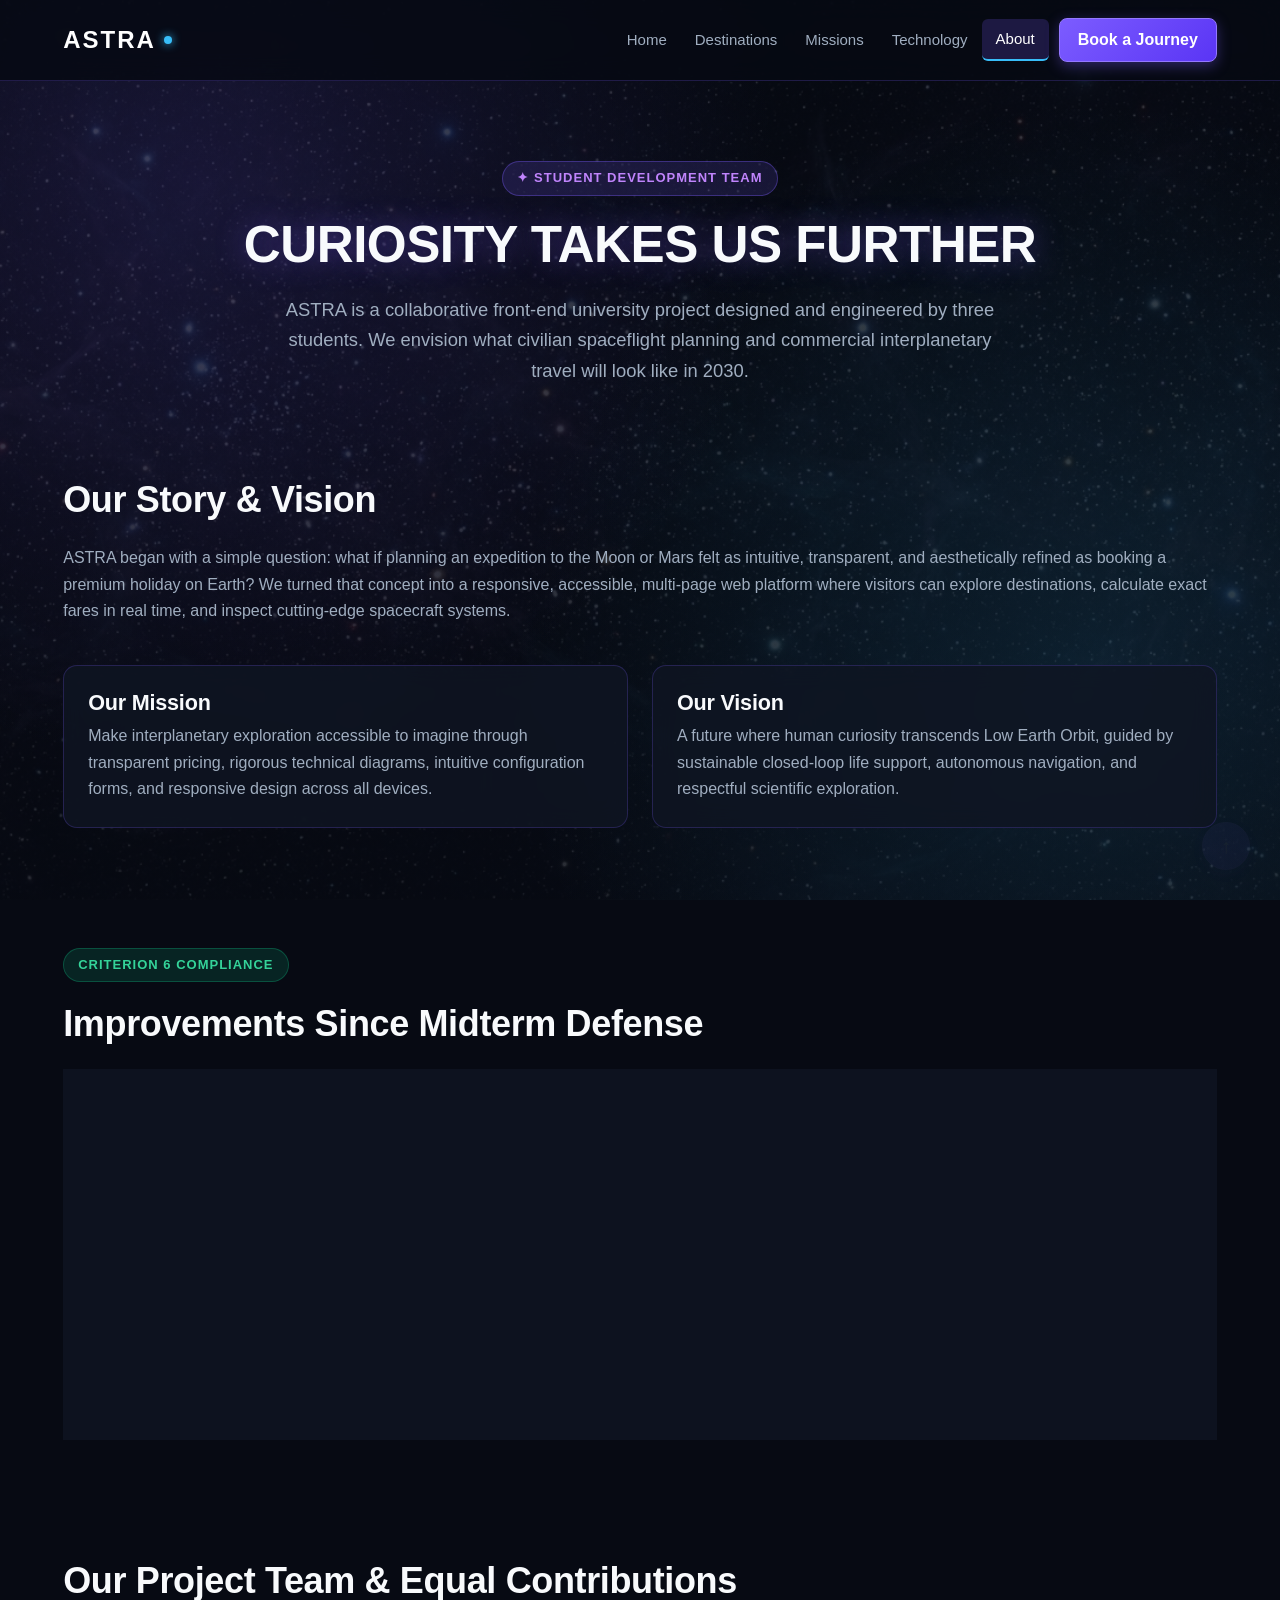
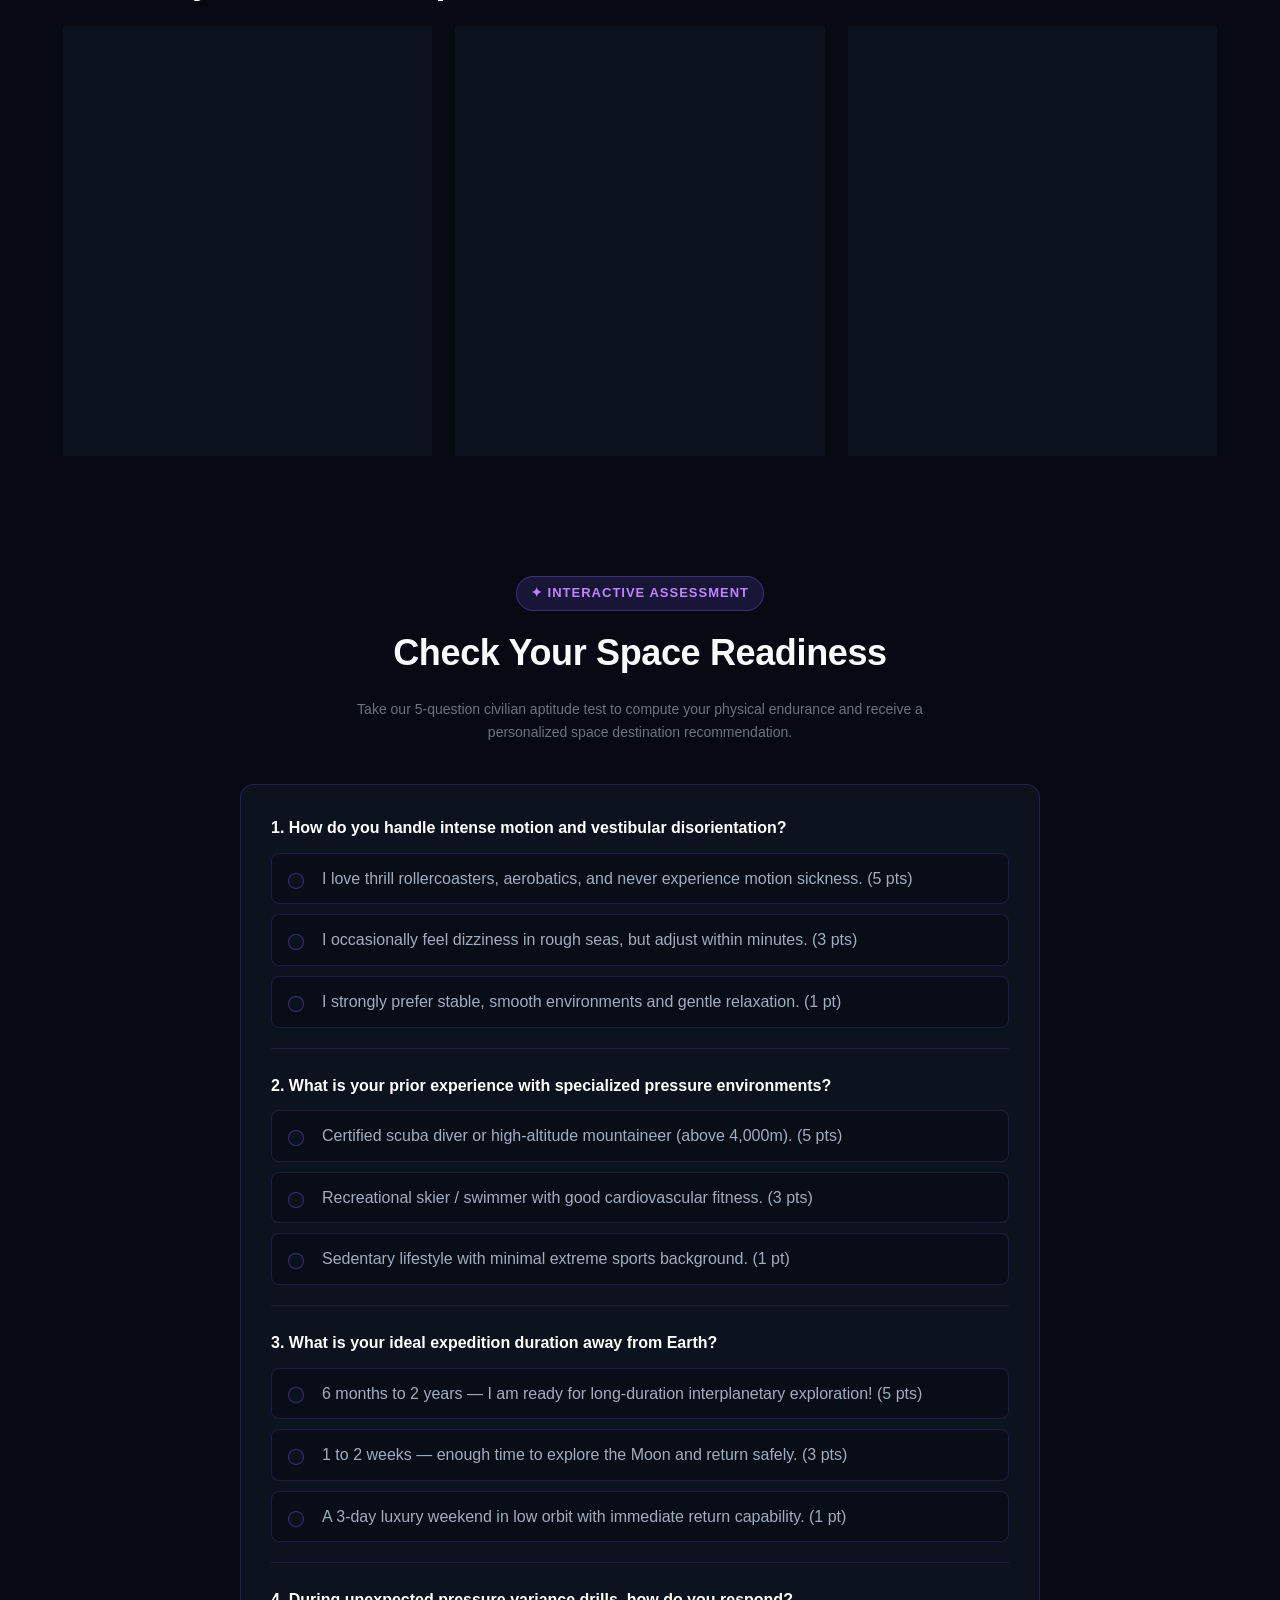
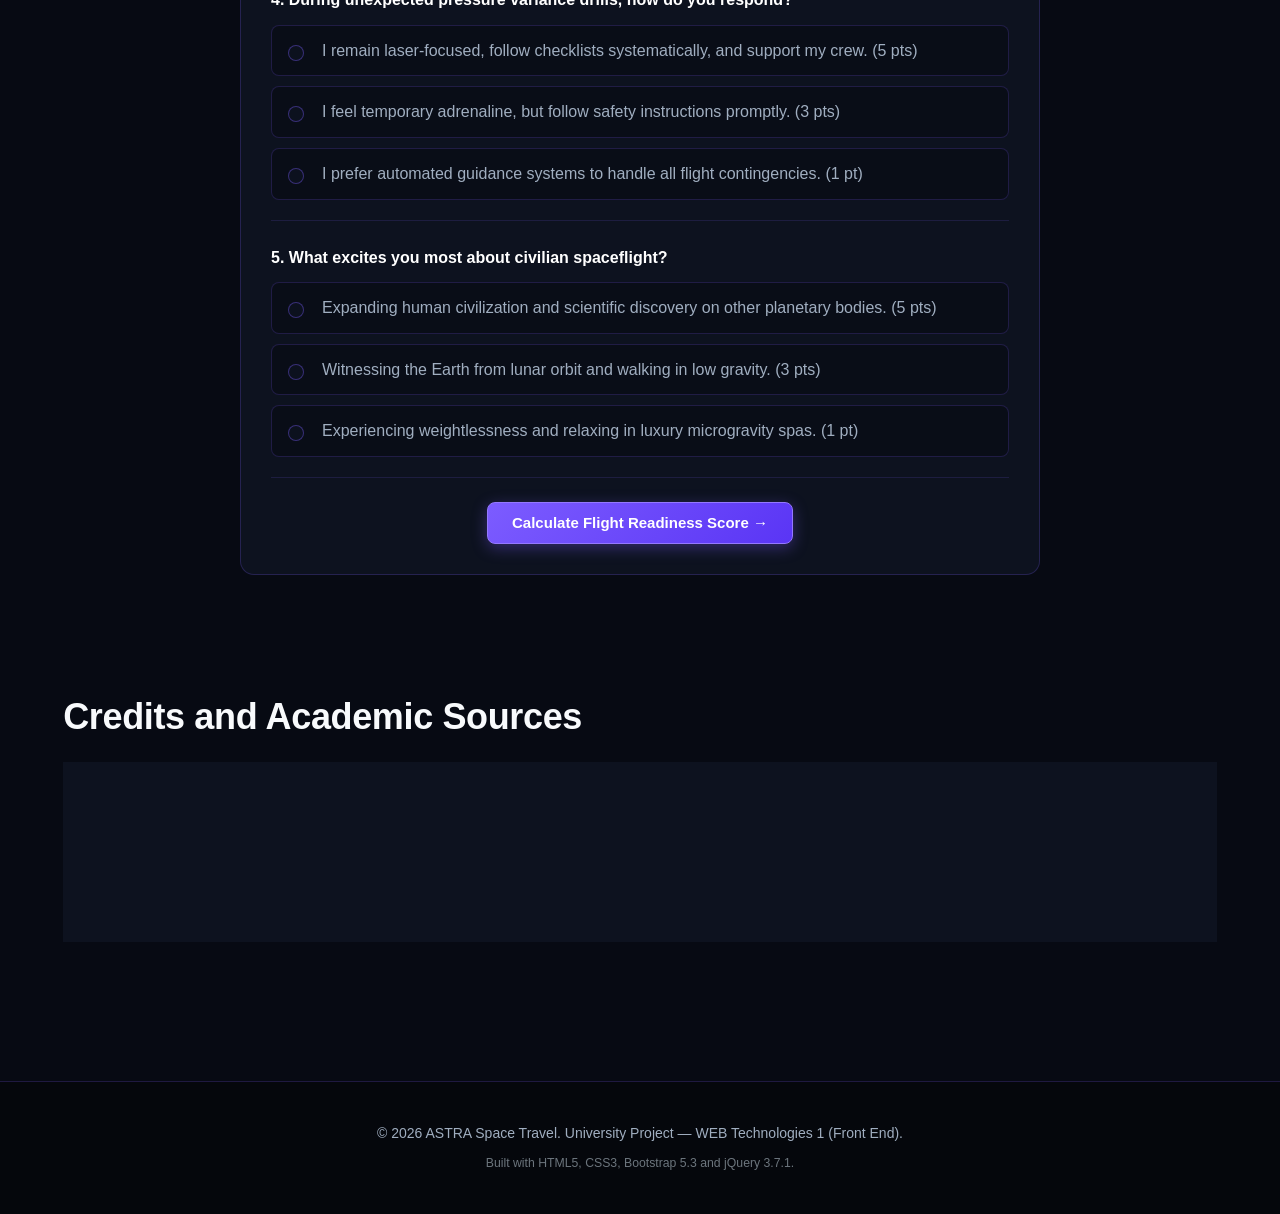
==== commit 0b070599: "Remove Removed Git email references from multiple articles." ====
--- a/about.html
+++ b/about.html
@@ -154,9 +154,6 @@
                             <li>Count and average price calculations</li>
                             <li>Launch countdown timer and animated stats on Home</li>
                         </ul>
-                        <div class="small text-muted border-top border-secondary-subtle pt-2">
-                            Git: <code class="text-light">misha2007gg23@gmail.com</code>
-                        </div>
                     </article>
 
                     
@@ -171,9 +168,6 @@
                             <li>Real-time dynamic cost calculator with 20% deposit estimate</li>
                             <li>jQuery Effect: FAQ Accordion with <code class="text-info">.stop()</code> and Back to Top</li>
                         </ul>
-                        <div class="small text-muted border-top border-secondary-subtle pt-2">
-                            Git: <code class="text-light">beknur.abdykhamit@gmail.com</code>
-                        </div>
                     </article>
 
                     
@@ -188,9 +182,6 @@
                             <li>Changelog documentation of midterm remarks</li>
                             <li>Accessibility audit: heading levels, alt tags, and keyboard focus</li>
                         </ul>
-                        <div class="small text-muted border-top border-secondary-subtle pt-2">
-                            Git: <code class="text-light">mmionya</code>
-                        </div>
                     </article>
                 </div>
             </div>
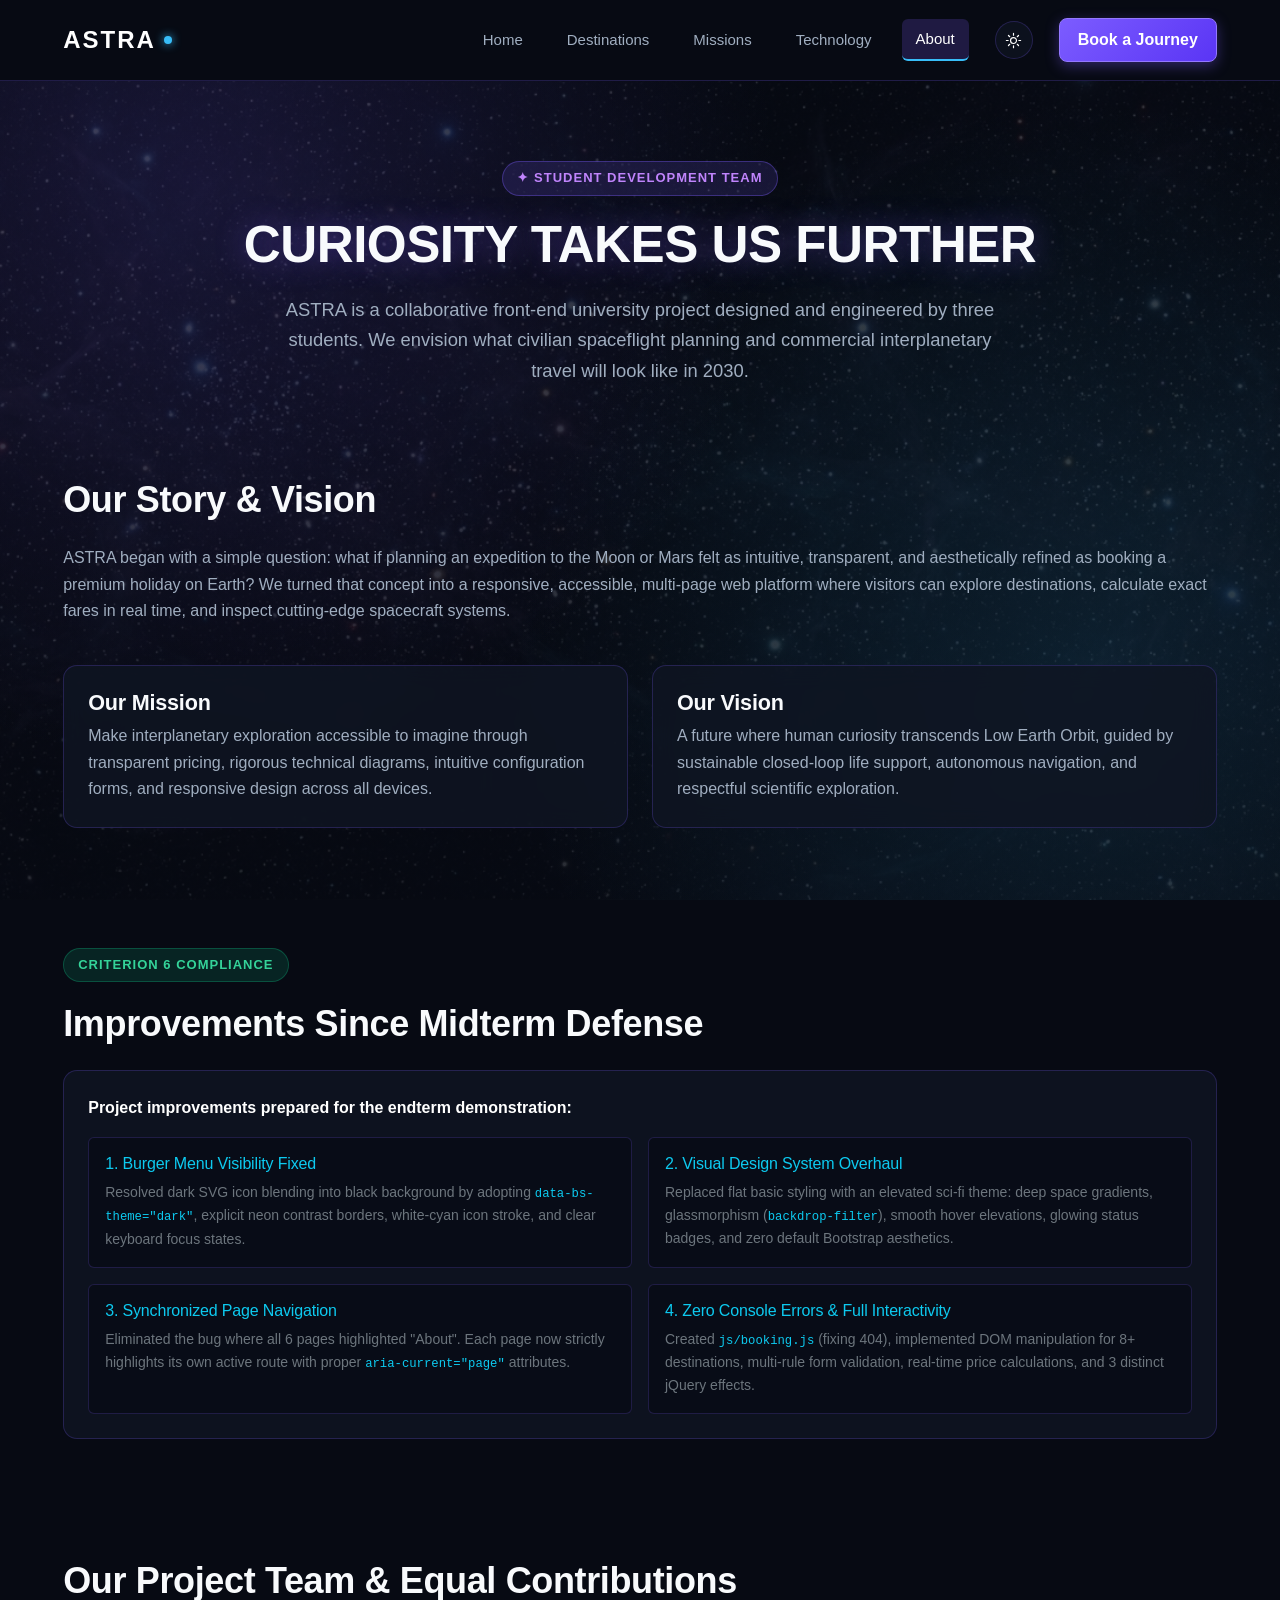
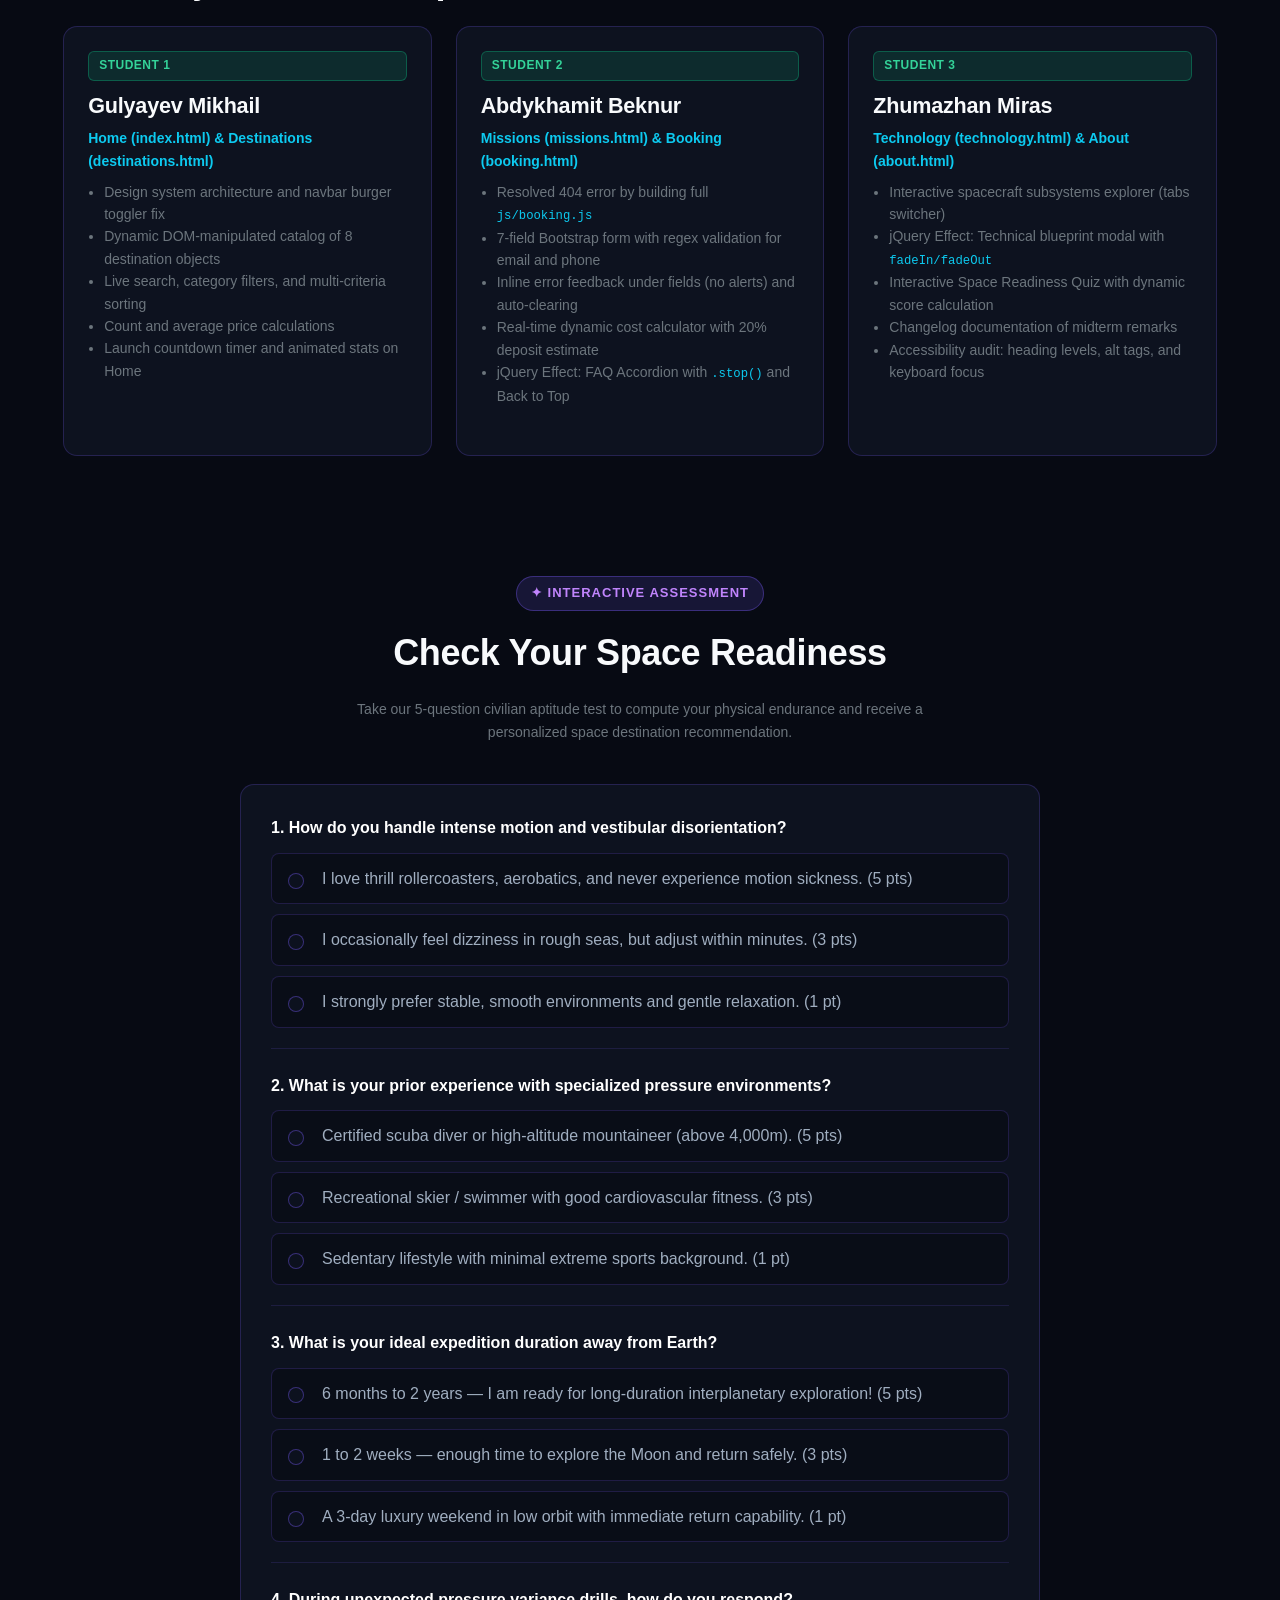
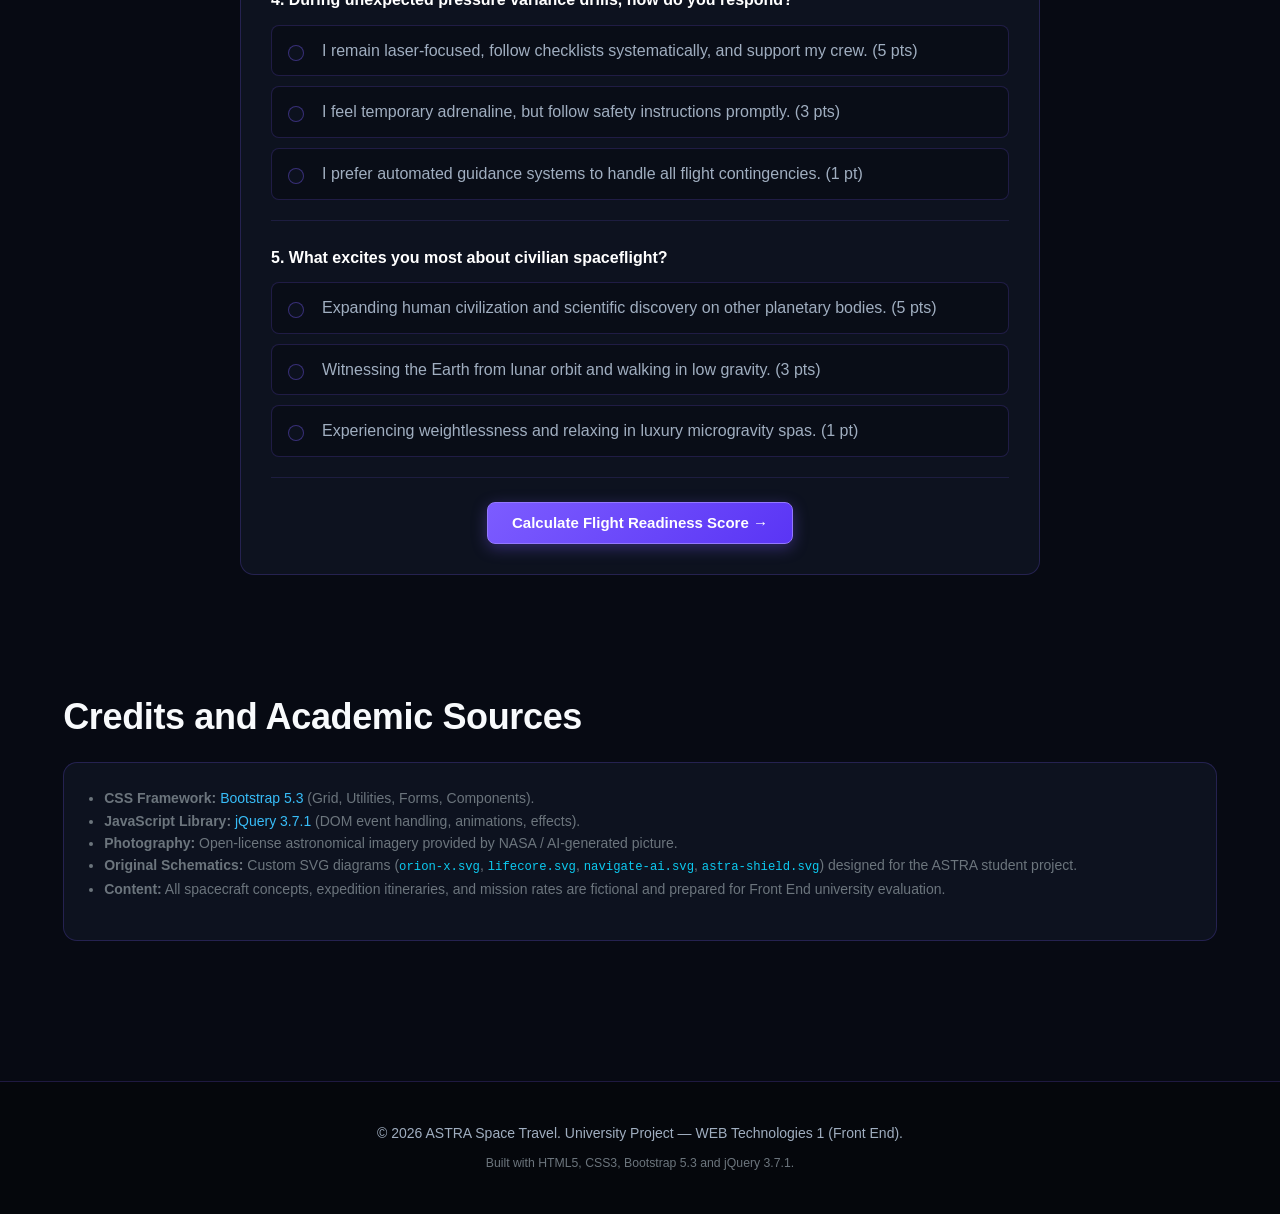
==== commit 0c4f1f82: "Add day and night theme" ====
--- a/about.html
+++ b/about.html
@@ -3,6 +3,7 @@
 <head>
     <meta charset="UTF-8">
     <meta name="viewport" content="width=device-width, initial-scale=1.0">
+    <script>document.documentElement.dataset.theme = localStorage.getItem("astra-theme") === "light" ? "light" : "dark";</script>
     <title>About &amp; Team | ASTRA Space Travel</title>
     <link href="https://cdn.jsdelivr.net/npm/bootstrap@5.3.3/dist/css/bootstrap.min.css" rel="stylesheet">
     <link rel="stylesheet" href="css/style.css">
@@ -39,6 +40,10 @@
                         <a class="nav-link" href="missions.html">Missions</a>
                         <a class="nav-link" href="technology.html">Technology</a>
                         <a class="nav-link active" href="about.html" aria-current="page">About</a>
+                        <button type="button" class="theme-toggle" id="themeToggle" aria-pressed="false" aria-label="Switch to light theme" title="Switch to light theme">
+                            <img class="theme-icon theme-icon-sun" src="images/theme-sun.svg" alt="">
+                            <img class="theme-icon theme-icon-moon" src="images/theme-moon.svg" alt="">
+                        </button>
                         <a href="booking.html" class="nav-cta-btn">Book a Journey</a>
                     </div>
                 </div>
--- a/css/style.css
+++ b/css/style.css
@@ -108,7 +108,7 @@
 
 
 .astra-header {
-    background: rgba(7, 10, 19, 0.85);
+    background: var(--bg-deep-space);
     backdrop-filter: blur(14px);
     -webkit-backdrop-filter: blur(14px);
     border-bottom: 1px solid var(--border-color);
@@ -120,6 +120,10 @@
 
 .astra-navbar {
     padding: 16px 0;
+}
+
+.astra-navbar .navbar-nav {
+    gap: 16px;
 }
 
 .navbar-brand.logo {
@@ -1212,3 +1216,322 @@
     font-size: 0.85rem;
     white-space: nowrap;
 }
+
+.theme-toggle {
+    align-items: center;
+    background: rgba(15, 21, 35, 0.7);
+    border: 1px solid var(--border-color);
+    border-radius: 999px;
+    color: var(--accent-cyan);
+    cursor: pointer;
+    display: inline-flex;
+    height: 38px;
+    justify-content: center;
+    margin-left: 10px;
+    padding: 0;
+    transition: background 0.25s ease, border-color 0.25s ease, color 0.25s ease, transform 0.25s ease;
+    width: 38px;
+}
+
+.theme-toggle:hover {
+    background: rgba(56, 189, 248, 0.12);
+    border-color: var(--accent-cyan);
+    color: var(--accent-cyan);
+    transform: translateY(-1px);
+}
+
+.theme-icon {
+    display: block;
+    height: 19px;
+    width: 19px;
+}
+
+.theme-icon-moon {
+    display: none;
+}
+
+html[data-theme="dark"] .theme-icon-sun {
+    display: block;
+}
+
+html[data-theme="dark"] .theme-icon-moon {
+    display: none;
+}
+
+@media (max-width: 767.98px) {
+    .theme-toggle {
+        margin: 8px 0 0;
+    }
+}
+
+html[data-theme="light"] {
+    --bg-deep-space: #f3f7fc;
+    --bg-card: rgba(255, 255, 255, 0.94);
+    --bg-card-hover: #ffffff;
+    --bg-surface: #e8eef7;
+    --accent-purple: #6046c7;
+    --accent-purple-hover: #4f38ad;
+    --accent-cyan: #087ea4;
+    --accent-cyan-hover: #066783;
+    --accent-glow: rgba(96, 70, 199, 0.2);
+    --accent-cyan-glow: rgba(8, 126, 164, 0.2);
+    --border-color: rgba(70, 88, 125, 0.25);
+    --border-card-hover: rgba(8, 126, 164, 0.45);
+    --text-primary: #17233b;
+    --text-secondary: #52627a;
+    --text-muted: #6b7890;
+}
+
+html[data-theme="light"] body {
+    background-image:
+        radial-gradient(circle at 15% 20%, rgba(96, 70, 199, 0.1) 0%, transparent 45%),
+        radial-gradient(circle at 85% 75%, rgba(8, 126, 164, 0.08) 0%, transparent 45%),
+        linear-gradient(rgba(243, 247, 252, 0.94), rgba(243, 247, 252, 0.98));
+}
+
+html[data-theme="light"] .astra-header {
+    background: #ffffff;
+}
+
+html[data-theme="light"] .navbar-brand.logo,
+html[data-theme="light"] .navbar-nav .nav-link.active,
+html[data-theme="light"] .navbar-nav .nav-link[aria-current="page"] {
+    color: var(--text-primary) !important;
+}
+
+html[data-theme="light"] .navbar-toggler {
+    background: rgba(232, 238, 247, 0.9) !important;
+}
+
+html[data-theme="light"] .navbar-collapse {
+    background: #ffffff;
+}
+
+html[data-theme="light"] .theme-toggle {
+    background: rgba(232, 238, 247, 0.85);
+    color: var(--accent-purple);
+}
+
+html[data-theme="light"] .theme-icon-sun {
+    display: none;
+}
+
+html[data-theme="light"] .theme-icon-moon {
+    display: block;
+}
+
+html[data-theme="light"] .astra-card,
+html[data-theme="light"] .countdown-widget,
+html[data-theme="light"] .booking-form-card,
+html[data-theme="light"] .modal-content {
+    background: var(--bg-card);
+    color: var(--text-primary);
+}
+
+html[data-theme="light"] .hero-badge {
+    background: rgba(96, 70, 199, 0.1);
+    border-color: rgba(96, 70, 199, 0.3);
+    color: #6046c7 !important;
+}
+
+html[data-theme="light"] .text-white {
+    color: var(--text-primary) !important;
+}
+
+html[data-theme="light"] .text-secondary {
+    color: var(--text-secondary) !important;
+}
+
+html[data-theme="light"] .form-label {
+    color: var(--text-primary);
+}
+
+html[data-theme="light"] .form-control,
+html[data-theme="light"] .form-select {
+    background-color: #ffffff !important;
+    color: var(--text-primary) !important;
+    border-color: var(--border-color) !important;
+}
+
+html[data-theme="light"] .form-control:focus,
+html[data-theme="light"] .form-select:focus {
+    background-color: #ffffff !important;
+    color: var(--text-primary) !important;
+}
+
+html[data-theme="light"] .form-control::placeholder {
+    color: var(--text-muted);
+}
+
+html[data-theme="light"] .filter-pill:hover {
+    background: rgba(8, 126, 164, 0.1);
+    color: var(--accent-cyan);
+}
+
+html[data-theme="light"] .countdown-number {
+    color: var(--text-primary);
+}
+
+html[data-theme="light"] .countdown-box,
+html[data-theme="light"] .stat-item {
+    background: #ffffff;
+    border-color: var(--border-color);
+}
+
+html[data-theme="light"] .stat-text {
+    color: var(--text-secondary);
+}
+
+html[data-theme="light"] .filter-pill {
+    background: #ffffff;
+    border-color: var(--border-color);
+    color: var(--text-primary);
+}
+
+html[data-theme="light"] .filter-pill.active,
+html[data-theme="light"] .tech-tab-btn.active {
+    background: var(--accent-purple);
+    border-color: #6046c7;
+    color: #ffffff;
+}
+
+html[data-theme="light"] .catalog-stats {
+    background: #e8eef7;
+    border: 1px solid var(--border-color);
+    color: var(--text-primary);
+}
+
+html[data-theme="light"] .status-badge.open {
+    color: #08734f;
+}
+
+html[data-theme="light"] .status-badge.limited {
+    color: #9a5b00;
+}
+
+html[data-theme="light"] .status-badge.planned {
+    color: #066783;
+}
+
+html[data-theme="light"] .status-badge.exclusive {
+    color: #6046c7;
+}
+
+html[data-theme="light"] .tech-tab-btn {
+    background: #ffffff;
+    color: var(--text-primary);
+}
+
+html[data-theme="light"] .tech-tab-btn:hover {
+    color: var(--accent-cyan);
+}
+
+html[data-theme="light"] .quiz-step-title {
+    color: var(--text-primary);
+}
+
+html[data-theme="light"] .faq-question {
+    color: var(--text-primary);
+}
+
+html[data-theme="light"] .quiz-option-label {
+    background: #ffffff;
+    color: var(--text-primary);
+}
+
+html[data-theme="light"] .quiz-option-label:hover {
+    color: var(--accent-cyan);
+}
+
+html[data-theme="light"] .quiz-option-label.selected {
+    background: rgba(96, 70, 199, 0.14);
+    color: #40309a;
+}
+
+html[data-theme="light"] .mission-table {
+    --bs-table-color: var(--text-primary) !important;
+    --bs-table-border-color: var(--border-color) !important;
+    color: var(--text-primary) !important;
+}
+
+html[data-theme="light"] .mission-table th,
+html[data-theme="light"] .mission-table td {
+    color: var(--text-primary) !important;
+}
+
+html[data-theme="light"] .mission-table thead th {
+    background-color: #e8eef7 !important;
+    color: #066783 !important;
+    border-bottom-color: var(--border-color) !important;
+}
+
+html[data-theme="light"] .table-shell {
+    background: #ffffff;
+}
+
+html[data-theme="light"] div[style*="background"] {
+    background: rgba(255, 255, 255, 0.76) !important;
+}
+
+html[data-theme="light"] div[style*="background"] .text-white,
+html[data-theme="light"] div[style*="background"] strong {
+    color: var(--text-primary) !important;
+}
+
+html[data-theme="light"] .radar-stage,
+html[data-theme="light"] .radar-panel {
+    background:
+        radial-gradient(circle at 50% 50%, rgba(124, 92, 255, 0.1), transparent 62%),
+        rgba(15, 21, 35, 0.82);
+    border-color: rgba(124, 92, 255, 0.22);
+    color: #f8fafc;
+}
+
+html[data-theme="light"] .radar-stage .radar-next,
+html[data-theme="light"] .radar-stage .radar-slider-label,
+html[data-theme="light"] .radar-stage .radar-text,
+html[data-theme="light"] .radar-stage .radar-note,
+html[data-theme="light"] .radar-panel .radar-text,
+html[data-theme="light"] .radar-panel .radar-label,
+html[data-theme="light"] .radar-panel .radar-empty,
+html[data-theme="light"] .radar-panel .radar-stats dt {
+    color: #a0aec0;
+}
+
+html[data-theme="light"] .radar-stage .radar-title,
+html[data-theme="light"] .radar-panel .radar-title,
+html[data-theme="light"] .radar-panel .radar-stats dd {
+    color: #f8fafc;
+}
+
+html[data-theme="light"] .radar-stage .astra-btn-outline,
+html[data-theme="light"] .radar-stage .radar-chip {
+    background: rgba(7, 10, 19, 0.7);
+    border-color: rgba(124, 92, 255, 0.3);
+    color: #a0aec0;
+}
+
+html[data-theme="light"] .radar-stage .astra-btn-outline:hover,
+html[data-theme="light"] .radar-stage .radar-chip:hover {
+    color: #ffffff;
+    border-color: #38bdf8;
+}
+
+html[data-theme="light"] .radar-stage .astra-btn-outline {
+    background: transparent;
+    border-color: #38bdf8;
+    color: #38bdf8;
+}
+
+html[data-theme="light"] .radar-date,
+html[data-theme="light"] .radar-phase {
+    color: #38bdf8;
+}
+
+html[data-theme="light"] .radar-slider {
+    accent-color: #7c5cff;
+}
+
+html[data-theme="light"] .radar-progress > span {
+    background: linear-gradient(90deg, #7c5cff, #38bdf8);
+}
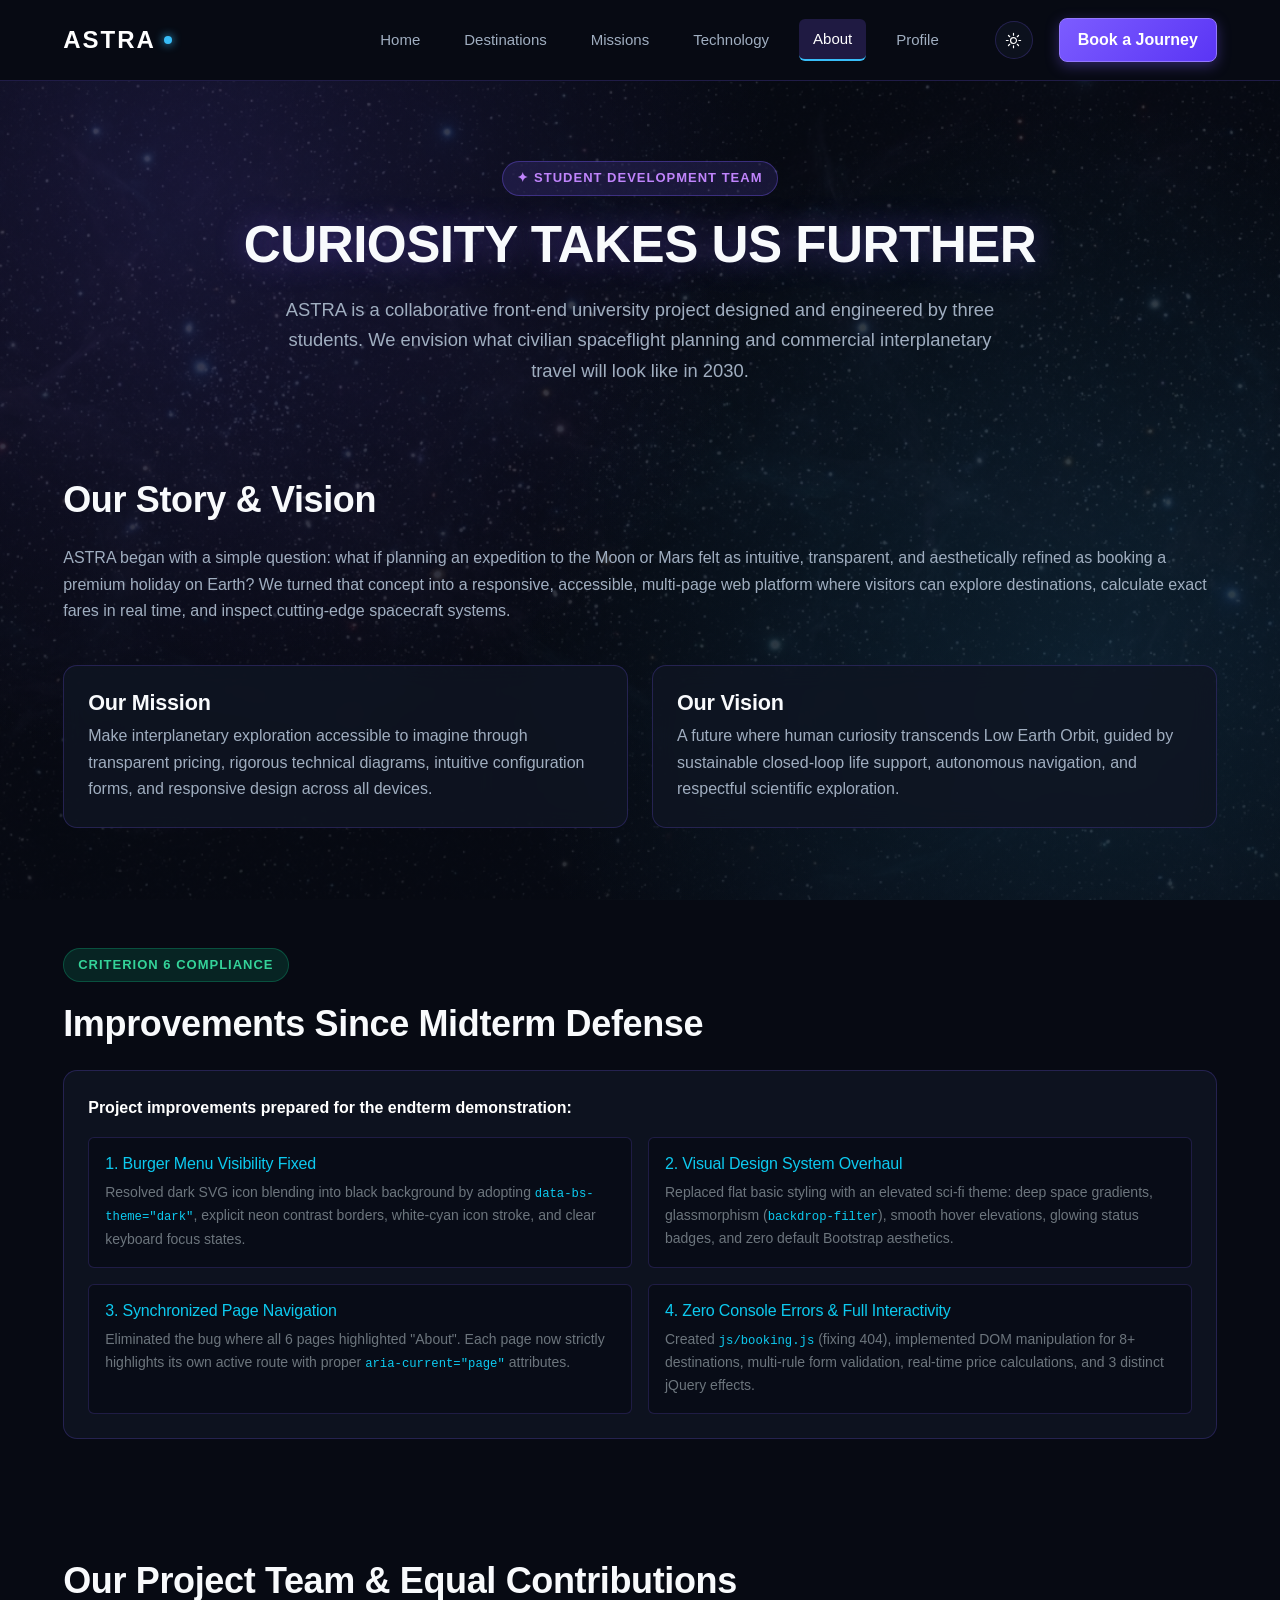
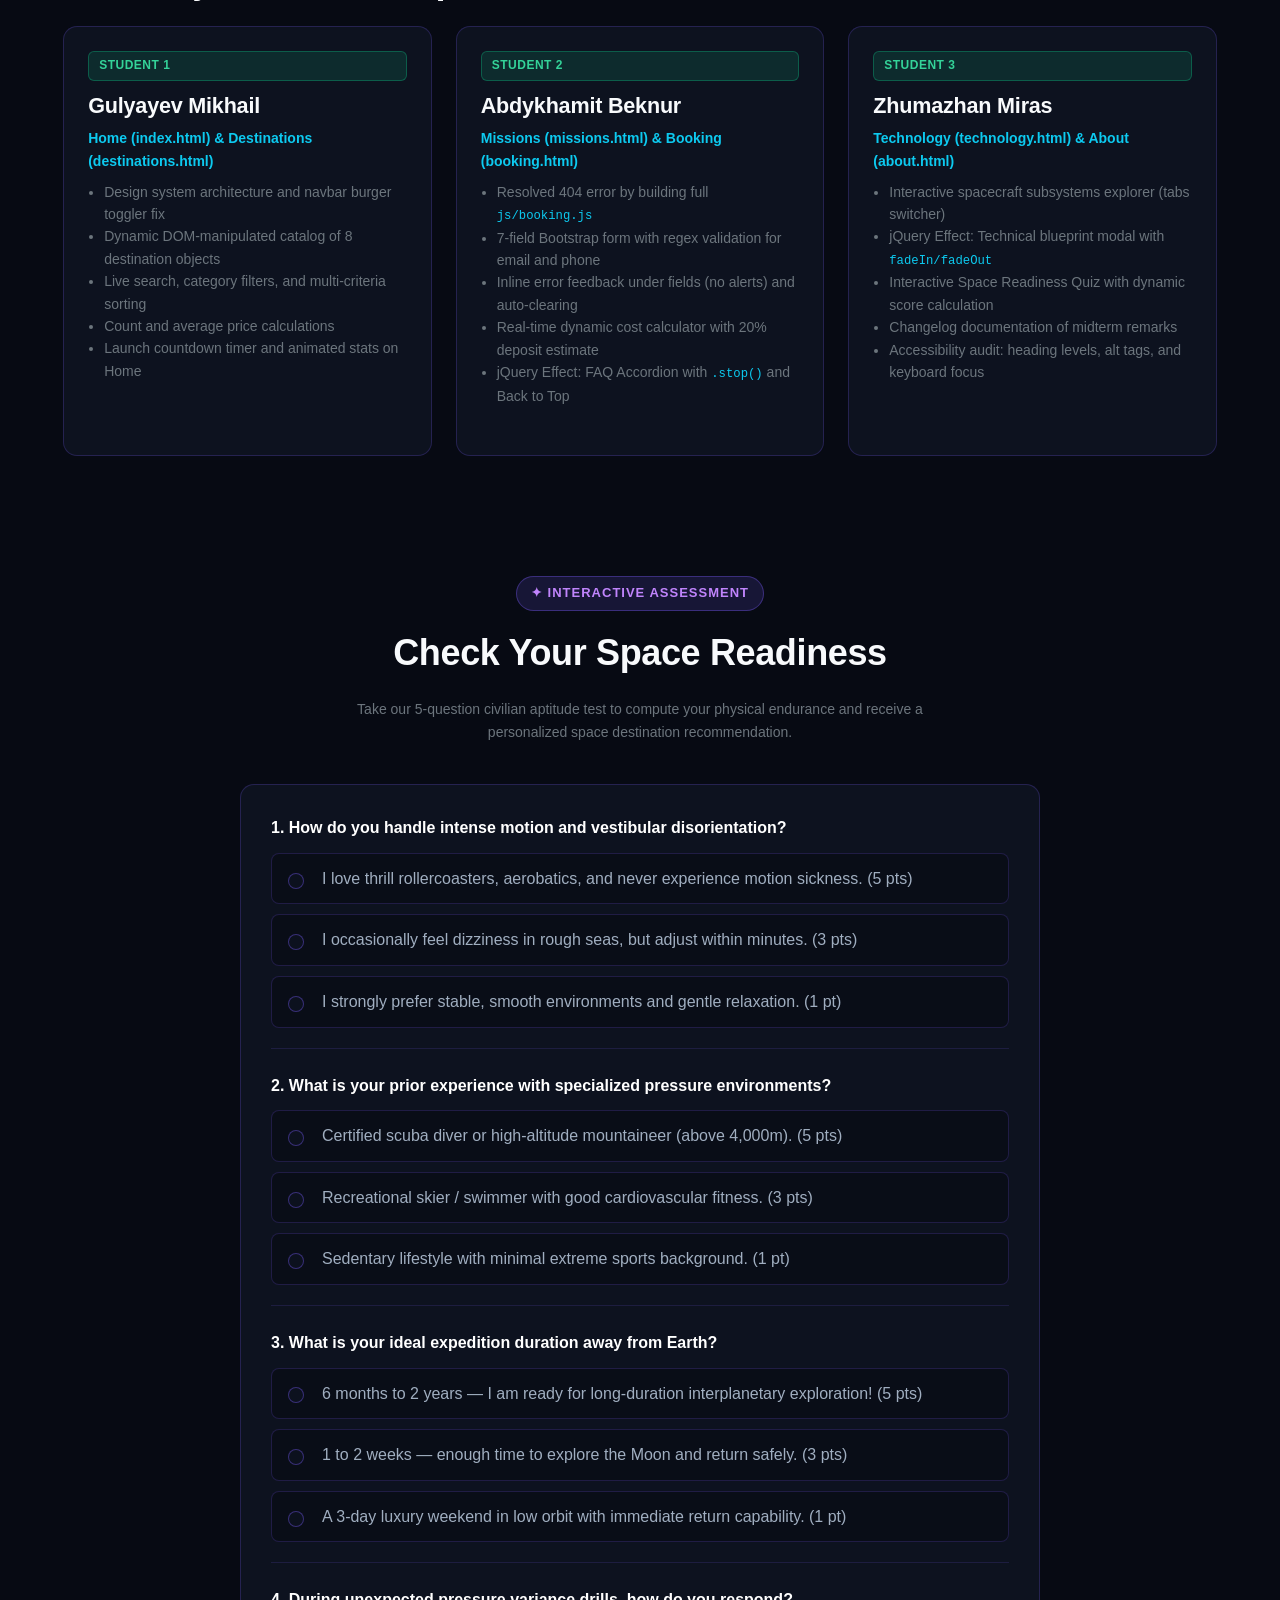
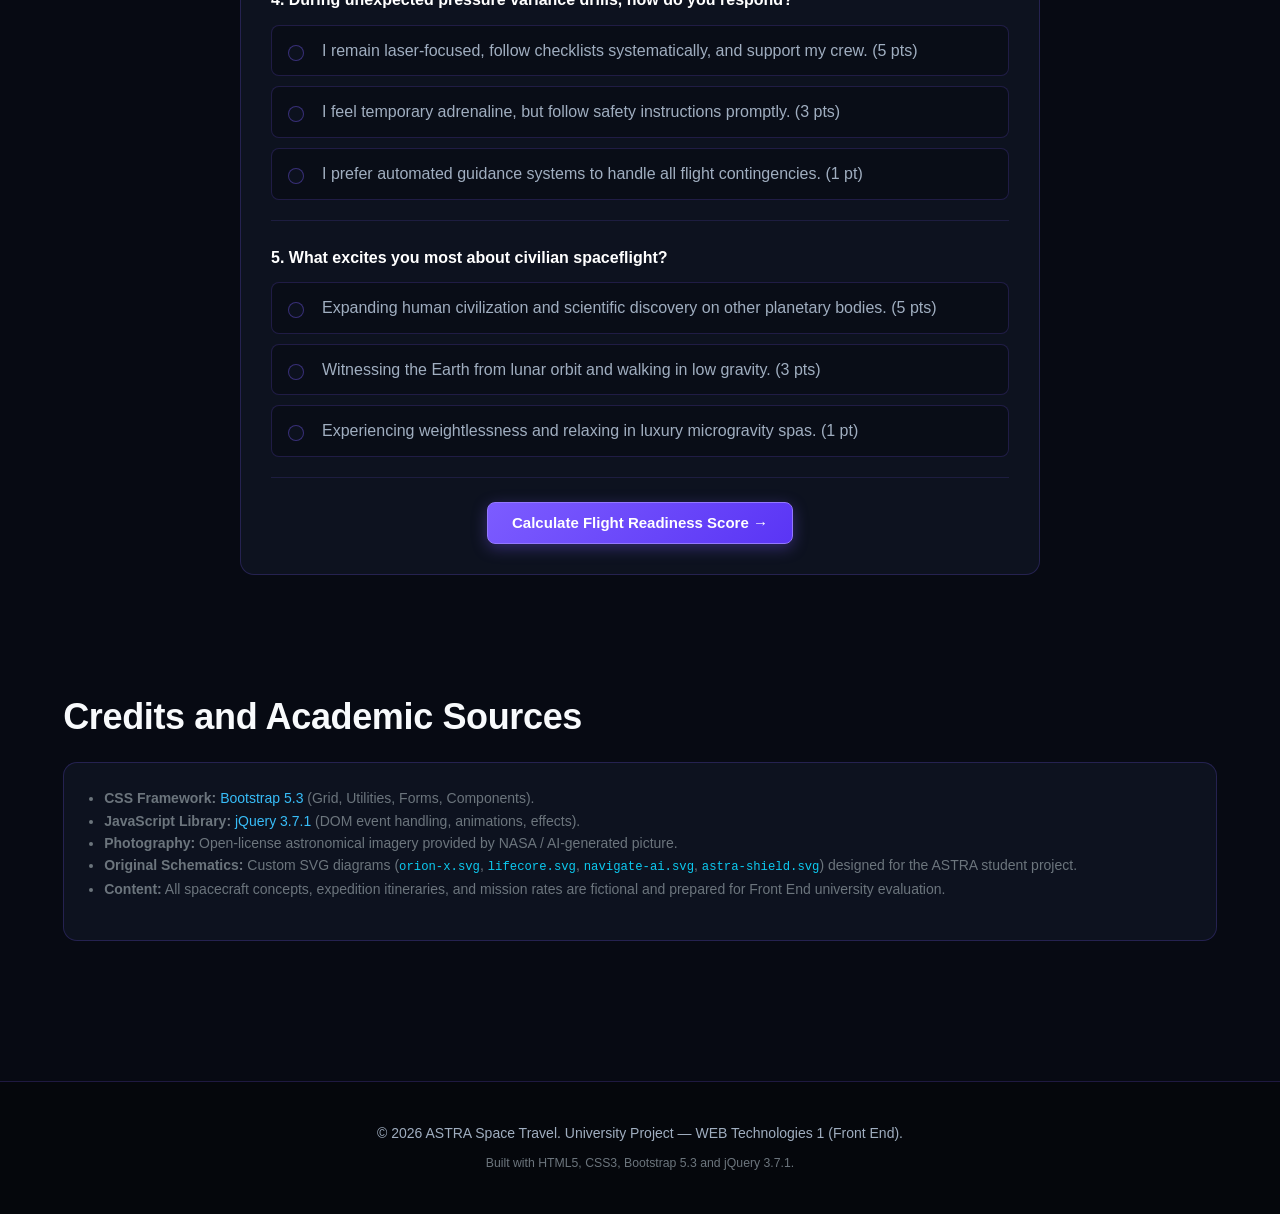
==== commit fbe8086b: "Create Account feature" ====
--- a/about.html
+++ b/about.html
@@ -40,6 +40,8 @@
                         <a class="nav-link" href="missions.html">Missions</a>
                         <a class="nav-link" href="technology.html">Technology</a>
                         <a class="nav-link active" href="about.html" aria-current="page">About</a>
+                        <a class="nav-link" href="profile.html" id="navProfileLink">Profile</a>
+                        <div id="navAuthSlot" class="d-flex align-items-center"></div>
                         <button type="button" class="theme-toggle" id="themeToggle" aria-pressed="false" aria-label="Switch to light theme" title="Switch to light theme">
                             <img class="theme-icon theme-icon-sun" src="images/theme-sun.svg" alt="">
                             <img class="theme-icon theme-icon-moon" src="images/theme-moon.svg" alt="">
@@ -360,6 +362,7 @@
     <script src="https://code.jquery.com/jquery-3.7.1.min.js"></script>
     <script src="https://cdn.jsdelivr.net/npm/bootstrap@5.3.3/dist/js/bootstrap.bundle.min.js"></script>
     <script src="js/main.js"></script>
+    <script src="js/auth.js"></script>
     <script src="js/quiz.js"></script>
 </body>
 </html>
--- a/css/style.css
+++ b/css/style.css
@@ -1328,6 +1328,15 @@
     color: var(--text-primary);
 }
 
+html[data-theme="light"] .astra-modal-box {
+    background: #ffffff;
+    color: var(--text-primary);
+}
+
+html[data-theme="light"] .modal-close-btn:hover {
+    color: var(--text-primary);
+}
+
 html[data-theme="light"] .hero-badge {
     background: rgba(96, 70, 199, 0.1);
     border-color: rgba(96, 70, 199, 0.3);
@@ -1434,6 +1443,11 @@
     color: var(--text-primary);
 }
 
+html[data-theme="light"] .summary-list dd,
+html[data-theme="light"] .total-price {
+    color: var(--text-primary);
+}
+
 html[data-theme="light"] .quiz-option-label {
     background: #ffffff;
     color: var(--text-primary);
@@ -1478,8 +1492,7 @@
     color: var(--text-primary) !important;
 }
 
-html[data-theme="light"] .radar-stage,
-html[data-theme="light"] .radar-panel {
+html[data-theme="light"] .radar-stage {
     background:
         radial-gradient(circle at 50% 50%, rgba(124, 92, 255, 0.1), transparent 62%),
         rgba(15, 21, 35, 0.82);
@@ -1487,21 +1500,33 @@
     color: #f8fafc;
 }
 
+html[data-theme="light"] .radar-panel {
+    background: var(--bg-card);
+    border-color: var(--border-color);
+    color: var(--text-primary);
+}
+
 html[data-theme="light"] .radar-stage .radar-next,
 html[data-theme="light"] .radar-stage .radar-slider-label,
 html[data-theme="light"] .radar-stage .radar-text,
-html[data-theme="light"] .radar-stage .radar-note,
+html[data-theme="light"] .radar-stage .radar-note {
+    color: #a0aec0;
+}
+
+html[data-theme="light"] .radar-stage .radar-title {
+    color: #f8fafc;
+}
+
 html[data-theme="light"] .radar-panel .radar-text,
 html[data-theme="light"] .radar-panel .radar-label,
 html[data-theme="light"] .radar-panel .radar-empty,
 html[data-theme="light"] .radar-panel .radar-stats dt {
-    color: #a0aec0;
-}
-
-html[data-theme="light"] .radar-stage .radar-title,
+    color: var(--text-secondary);
+}
+
 html[data-theme="light"] .radar-panel .radar-title,
 html[data-theme="light"] .radar-panel .radar-stats dd {
-    color: #f8fafc;
+    color: var(--text-primary);
 }
 
 html[data-theme="light"] .radar-stage .astra-btn-outline,
@@ -1535,3 +1560,210 @@
 html[data-theme="light"] .radar-progress > span {
     background: linear-gradient(90deg, #7c5cff, #38bdf8);
 }
+
+/* ============================================================
+   AUTH & PASSENGER PROFILE MODULE STYLES
+   ============================================================ */
+
+/* Navbar Auth Styles */
+.nav-logout-btn {
+    background: rgba(244, 63, 94, 0.12);
+    border: 1px solid rgba(244, 63, 94, 0.4);
+    color: #fca5a5;
+    padding: 6px 14px;
+    border-radius: 6px;
+    font-size: 13px;
+    font-weight: 600;
+    cursor: pointer;
+    transition: all 0.2s ease;
+    white-space: nowrap;
+}
+
+.nav-logout-btn:hover {
+    background: rgba(244, 63, 94, 0.25);
+    color: #ffffff;
+    border-color: #f43f5e;
+    box-shadow: 0 0 10px rgba(244, 63, 94, 0.35);
+}
+
+@media (max-width: 767.98px) {
+    #navAuthSlot {
+        margin: 6px 0;
+    }
+    #navAuthSlot .nav-logout-btn {
+        width: 100%;
+        text-align: center;
+        padding: 10px 14px;
+    }
+}
+
+.nav-user-icon {
+    margin-right: 4px;
+}
+
+/* Demo Warning Banner */
+.demo-warning-banner {
+    background: rgba(245, 158, 11, 0.12);
+    border: 1px solid rgba(245, 158, 11, 0.35);
+    border-left: 4px solid var(--warning-color);
+    padding: 16px 20px;
+    border-radius: 8px;
+    box-shadow: 0 4px 18px rgba(0, 0, 0, 0.25);
+}
+
+.warning-icon {
+    font-size: 24px;
+    line-height: 1;
+}
+
+/* Auth Card & Tabs */
+.auth-wrapper {
+    max-width: 580px;
+    margin: 0 auto;
+}
+
+.auth-card {
+    padding: 32px;
+}
+
+.auth-tabs {
+    background: rgba(7, 10, 19, 0.6);
+    padding: 6px;
+    border-radius: 10px;
+    border: 1px solid var(--border-color);
+    gap: 6px;
+}
+
+.auth-tab-btn {
+    flex: 1;
+    background: transparent;
+    border: none;
+    color: var(--text-secondary);
+    padding: 10px 18px;
+    border-radius: 8px;
+    font-weight: 600;
+    font-size: 14px;
+    transition: all 0.2s ease;
+    cursor: pointer;
+}
+
+.auth-tab-btn:hover {
+    color: var(--text-primary);
+}
+
+.auth-tab-btn.active {
+    background: linear-gradient(135deg, #7c5cff 0%, #5a35f5 100%);
+    color: #ffffff;
+    box-shadow: 0 2px 10px rgba(124, 92, 255, 0.4);
+}
+
+/* Passenger Overview Card */
+.passenger-overview-card {
+    border-left: 4px solid var(--accent-cyan);
+}
+
+.passenger-avatar {
+    width: 60px;
+    height: 60px;
+    border-radius: 50%;
+    background: linear-gradient(135deg, var(--accent-purple) 0%, var(--accent-cyan) 100%);
+    color: #ffffff;
+    font-size: 26px;
+    font-weight: 700;
+    display: flex;
+    align-items: center;
+    justify-content: center;
+    box-shadow: 0 0 16px rgba(56, 189, 248, 0.35);
+    flex-shrink: 0;
+}
+
+/* Telemetry Stats Cards */
+.flight-stat-card {
+    transition: transform 0.2s ease, border-color 0.2s ease;
+}
+
+.flight-stat-card:hover {
+    transform: translateY(-2px);
+    border-color: var(--border-card-hover);
+}
+
+.flight-stat-label {
+    font-size: 13px;
+    text-transform: uppercase;
+    letter-spacing: 1px;
+    color: var(--text-secondary);
+    font-weight: 600;
+    display: block;
+    margin-bottom: 4px;
+}
+
+.flight-stat-value {
+    font-size: clamp(1.8rem, 3vw, 2.4rem);
+    font-weight: 800;
+    line-height: 1.2;
+    margin-bottom: 4px;
+}
+
+/* Flight History Items */
+.booking-item-card {
+    border: 1px solid var(--border-color);
+    transition: all 0.25s ease;
+}
+
+.booking-item-card:hover {
+    border-color: var(--border-card-hover);
+    box-shadow: 0 8px 24px rgba(0, 0, 0, 0.35);
+}
+
+/* Light Mode Overrides for Auth & Profile */
+html[data-theme="light"] .nav-logout-btn {
+    background: rgba(244, 63, 94, 0.08);
+    border-color: rgba(244, 63, 94, 0.35);
+    color: #e11d48;
+}
+
+html[data-theme="light"] .nav-logout-btn:hover {
+    background: #f43f5e;
+    color: #ffffff;
+}
+
+html[data-theme="light"] .demo-warning-banner {
+    background: #fffbeb;
+    border-color: #fde68a;
+    border-left-color: #d97706;
+}
+
+html[data-theme="light"] .demo-warning-banner .text-warning {
+    color: #b45309 !important;
+}
+
+html[data-theme="light"] .auth-tabs {
+    background: #e8eef7;
+    border-color: var(--border-color);
+}
+
+html[data-theme="light"] .auth-tab-btn {
+    color: var(--text-secondary);
+}
+
+html[data-theme="light"] .auth-tab-btn:hover {
+    color: var(--text-primary);
+}
+
+html[data-theme="light"] .auth-tab-btn.active {
+    background: var(--accent-purple);
+    color: #ffffff;
+}
+
+html[data-theme="light"] .passenger-overview-card {
+    background: #ffffff;
+}
+
+html[data-theme="light"] .booking-item-card {
+    background: #ffffff;
+}
+
+html[data-theme="light"] .booking-item-card strong.text-white,
+html[data-theme="light"] .booking-item-card span.text-white {
+    color: var(--text-primary) !important;
+}
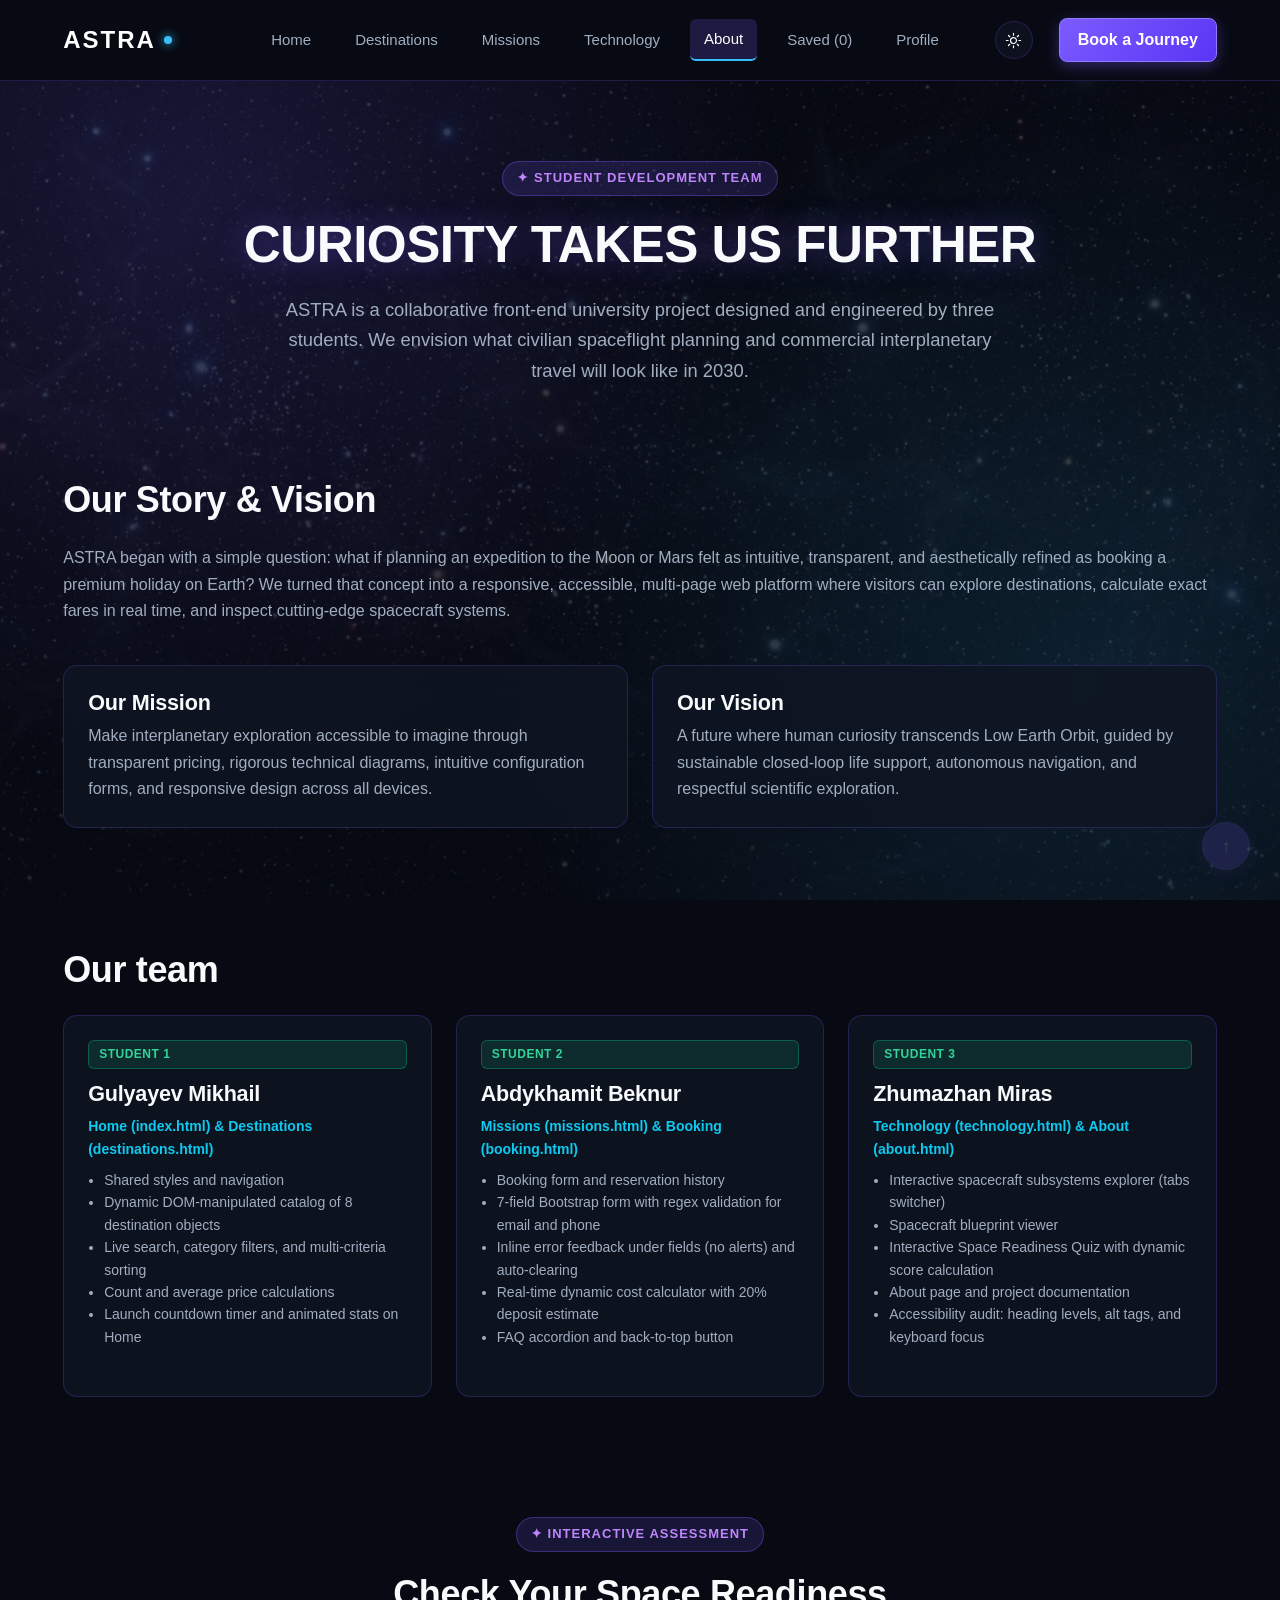
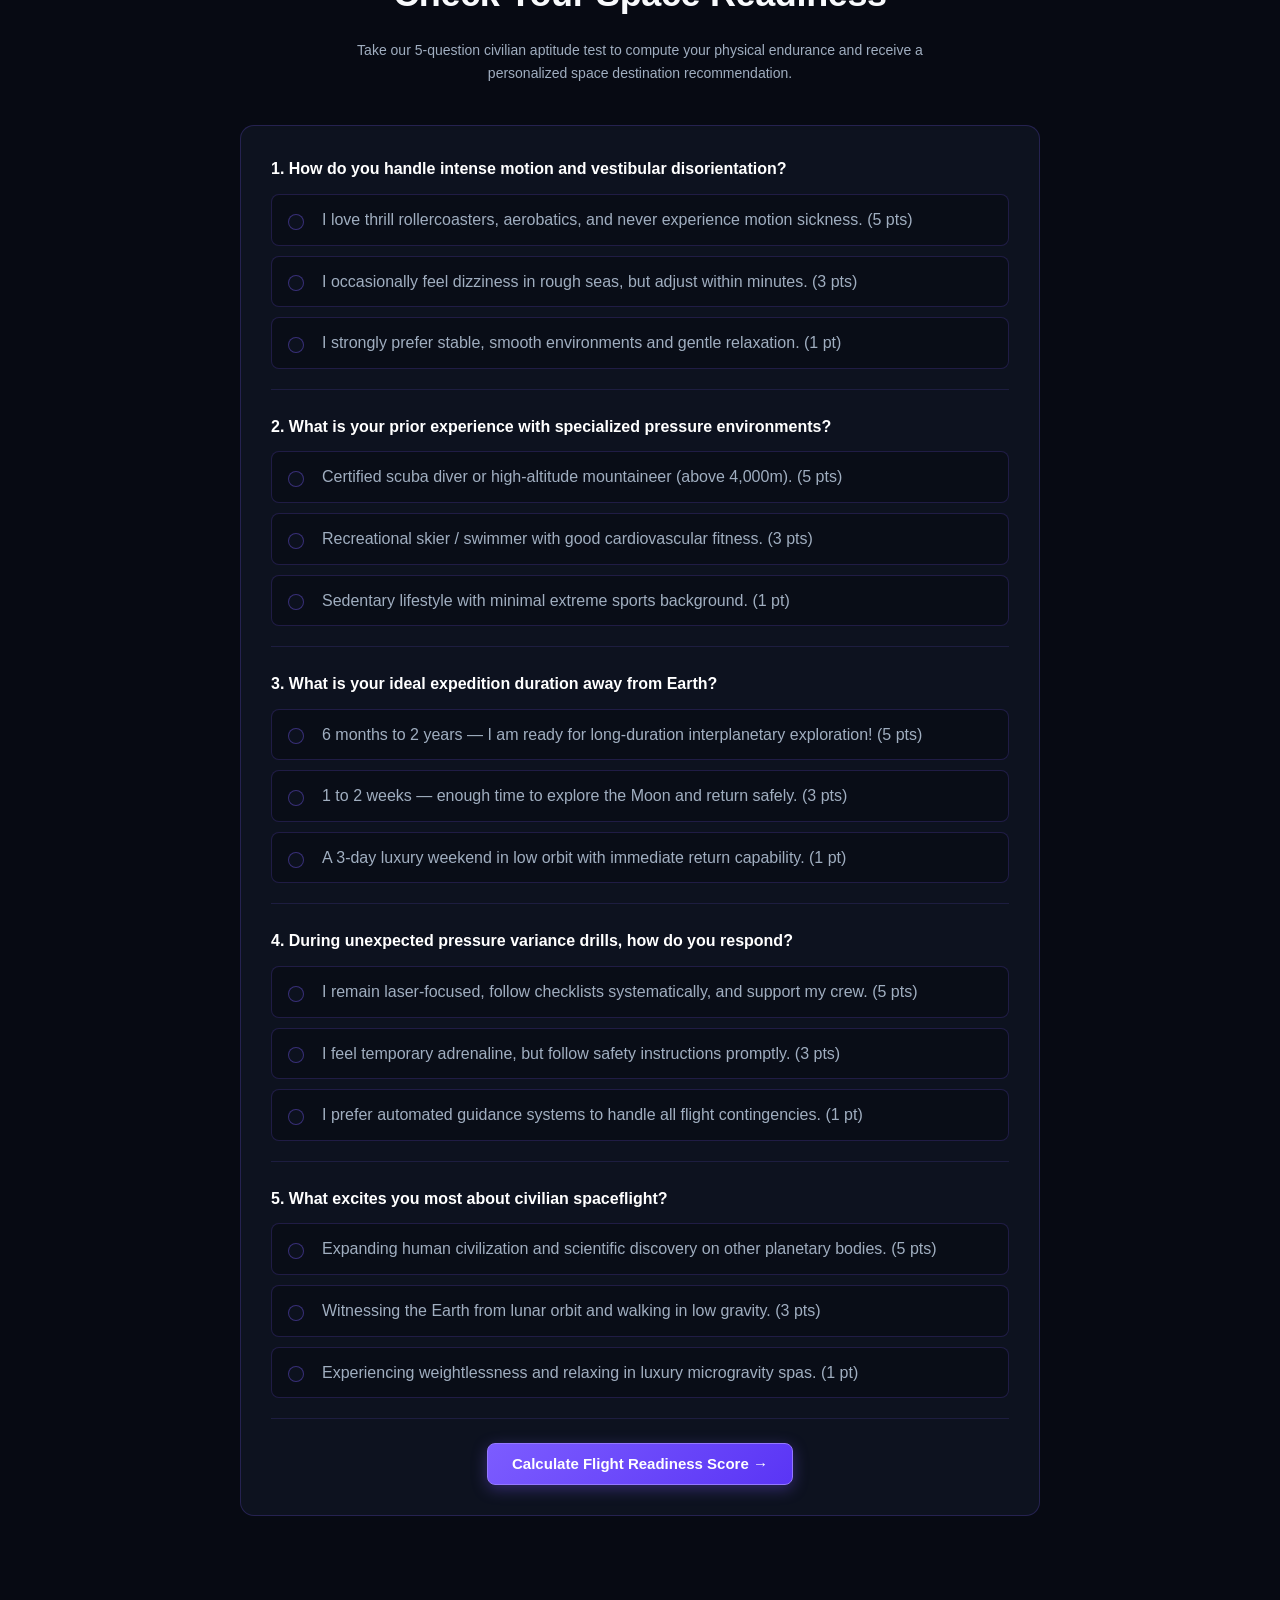
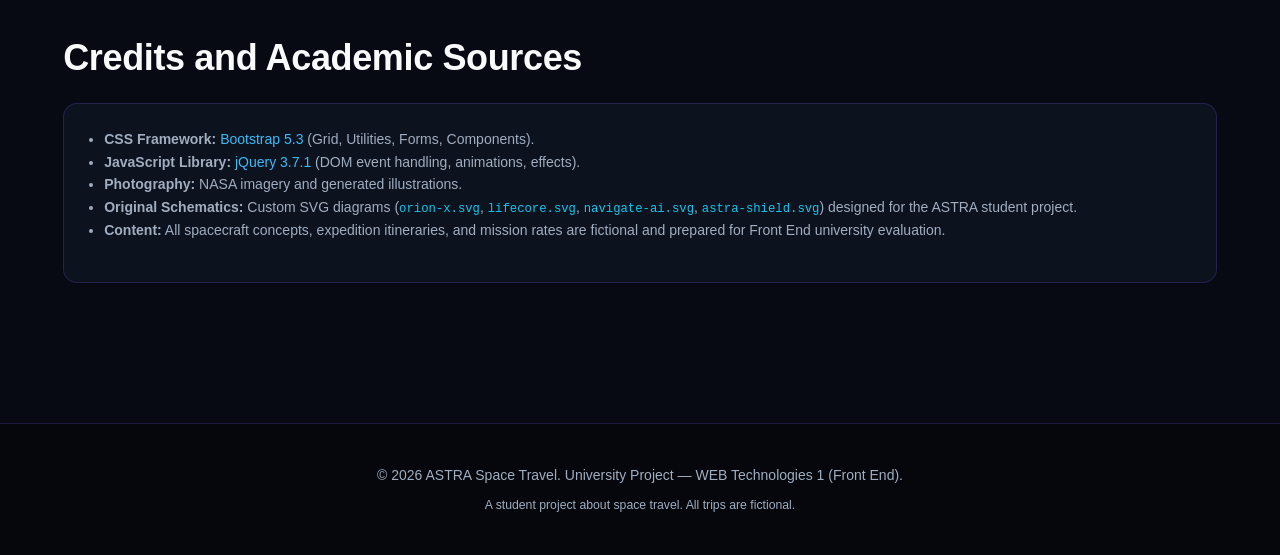
==== commit 8496fd18: "Add saved tours and quiz persistence; fix auth, booking validation and accessibility Add wishlist co" ====
--- a/about.html
+++ b/about.html
@@ -1,368 +1,323 @@
-<!DOCTYPE html>
-<html lang="en">
-<head>
-    <meta charset="UTF-8">
-    <meta name="viewport" content="width=device-width, initial-scale=1.0">
-    <script>document.documentElement.dataset.theme = localStorage.getItem("astra-theme") === "light" ? "light" : "dark";</script>
-    <title>About &amp; Team | ASTRA Space Travel</title>
-    <link href="https://cdn.jsdelivr.net/npm/bootstrap@5.3.3/dist/css/bootstrap.min.css" rel="stylesheet">
-    <link rel="stylesheet" href="css/style.css">
-    <link rel="icon" type="image/jpeg" href="images/Logo.jpg">
-</head>
-<body>
-
-    
-    <header class="astra-header">
-        <nav class="navbar navbar-expand-md astra-navbar" data-bs-theme="dark" aria-label="Main navigation">
-            <div class="container">
-                <a href="index.html" class="navbar-brand logo">
-                    ASTRA <span class="logo-dot"></span>
-                </a>
-
-                
-                <button
-                    class="navbar-toggler"
-                    type="button"
-                    data-bs-toggle="collapse"
-                    data-bs-target="#mainMenu"
-                    aria-controls="mainMenu"
-                    aria-expanded="false"
-                    aria-label="Toggle navigation"
-                >
-                    <span class="navbar-toggler-icon"></span>
-                </button>
-
-                
-                <div class="collapse navbar-collapse" id="mainMenu">
-                    <div class="navbar-nav ms-auto align-items-md-center">
-                        <a class="nav-link" href="index.html">Home</a>
-                        <a class="nav-link" href="destinations.html">Destinations</a>
-                        <a class="nav-link" href="missions.html">Missions</a>
-                        <a class="nav-link" href="technology.html">Technology</a>
-                        <a class="nav-link active" href="about.html" aria-current="page">About</a>
-                        <a class="nav-link" href="profile.html" id="navProfileLink">Profile</a>
-                        <div id="navAuthSlot" class="d-flex align-items-center"></div>
-                        <button type="button" class="theme-toggle" id="themeToggle" aria-pressed="false" aria-label="Switch to light theme" title="Switch to light theme">
-                            <img class="theme-icon theme-icon-sun" src="images/theme-sun.svg" alt="">
-                            <img class="theme-icon theme-icon-moon" src="images/theme-moon.svg" alt="">
-                        </button>
-                        <a href="booking.html" class="nav-cta-btn">Book a Journey</a>
-                    </div>
-                </div>
-            </div>
-        </nav>
-    </header>
-
-    
-    <main>
-
-        
-        <section class="astra-hero">
-            <div class="container">
-                <span class="hero-badge">✦ Student Development Team</span>
-                <h1>CURIOSITY TAKES US FURTHER</h1>
-                <p>
-                    ASTRA is a collaborative front-end university project designed and engineered by three students.
-                    We envision what civilian spaceflight planning and commercial interplanetary travel will look like in 2030.
-                </p>
-            </div>
-        </section>
-
-        
-        <section class="astra-section pt-0">
-            <div class="container">
-                <h2>Our Story &amp; Vision</h2>
-                <p>
-                    ASTRA began with a simple question: what if planning an expedition to the Moon or Mars felt as intuitive, transparent, and aesthetically refined as booking a premium holiday on Earth? We turned that concept into a responsive, accessible, multi-page web platform where visitors can explore destinations, calculate exact fares in real time, and inspect cutting-edge spacecraft systems.
-                </p>
-                <div class="row g-4 mt-2">
-                    <div class="col-12 col-md-6">
-                        <article class="astra-card h-100">
-                            <h3>Our Mission</h3>
-                            <p class="mb-0">
-                                Make interplanetary exploration accessible to imagine through transparent pricing, rigorous technical diagrams, intuitive configuration forms, and responsive design across all devices.
-                            </p>
-                        </article>
-                    </div>
-                    <div class="col-12 col-md-6">
-                        <article class="astra-card h-100">
-                            <h3>Our Vision</h3>
-                            <p class="mb-0">
-                                A future where human curiosity transcends Low Earth Orbit, guided by sustainable closed-loop life support, autonomous navigation, and respectful scientific exploration.
-                            </p>
-                        </article>
-                    </div>
-                </div>
-            </div>
-        </section>
-
-        
-        <section class="astra-section">
-            <div class="container">
-                <span class="hero-badge" style="background: rgba(16,185,129,0.15); border-color: rgba(16,185,129,0.3); color: #34d399;">CRITERION 6 COMPLIANCE</span>
-                <h2>Improvements Since Midterm Defense</h2>
-                <div class="astra-card p-4">
-                    <p class="text-white fw-bold mb-3">Project improvements prepared for the endterm demonstration:</p>
-                    <div class="row g-3">
-                        <div class="col-12 col-md-6">
-                            <div class="p-3 rounded h-100" style="background: rgba(7, 10, 19, 0.6); border: 1px solid rgba(124, 92, 255, 0.2);">
-                                <h3 class="h6 text-info mb-2">1. Burger Menu Visibility Fixed</h3>
-                                <p class="small text-secondary mb-0">
-                                    Resolved dark SVG icon blending into black background by adopting <code class="text-info">data-bs-theme="dark"</code>, explicit neon contrast borders, white-cyan icon stroke, and clear keyboard focus states.
-                                </p>
-                            </div>
-                        </div>
-
-                        <div class="col-12 col-md-6">
-                            <div class="p-3 rounded h-100" style="background: rgba(7, 10, 19, 0.6); border: 1px solid rgba(124, 92, 255, 0.2);">
-                                <h3 class="h6 text-info mb-2">2. Visual Design System Overhaul</h3>
-                                <p class="small text-secondary mb-0">
-                                    Replaced flat basic styling with an elevated sci-fi theme: deep space gradients, glassmorphism (<code class="text-info">backdrop-filter</code>), smooth hover elevations, glowing status badges, and zero default Bootstrap aesthetics.
-                                </p>
-                            </div>
-                        </div>
-
-                        <div class="col-12 col-md-6">
-                            <div class="p-3 rounded h-100" style="background: rgba(7, 10, 19, 0.6); border: 1px solid rgba(124, 92, 255, 0.2);">
-                                <h3 class="h6 text-info mb-2">3. Synchronized Page Navigation</h3>
-                                <p class="small text-secondary mb-0">
-                                    Eliminated the bug where all 6 pages highlighted "About". Each page now strictly highlights its own active route with proper <code class="text-info">aria-current="page"</code> attributes.
-                                </p>
-                            </div>
-                        </div>
-
-                        <div class="col-12 col-md-6">
-                            <div class="p-3 rounded h-100" style="background: rgba(7, 10, 19, 0.6); border: 1px solid rgba(124, 92, 255, 0.2);">
-                                <h3 class="h6 text-info mb-2">4. Zero Console Errors &amp; Full Interactivity</h3>
-                                <p class="small text-secondary mb-0">
-                                    Created <code class="text-info">js/booking.js</code> (fixing 404), implemented DOM manipulation for 8+ destinations, multi-rule form validation, real-time price calculations, and 3 distinct jQuery effects.
-                                </p>
-                            </div>
-                        </div>
-                    </div>
-                </div>
-            </div>
-        </section>
-
-        
-        <section class="astra-section">
-            <div class="container">
-                <h2>Our Project Team &amp; Equal Contributions</h2>
-                <div class="grid grid-3">
-                    
-                    <article class="astra-card d-flex flex-column">
-                        <span class="status-badge open">Student 1</span>
-                        <h3>Gulyayev Mikhail</h3>
-                        <p class="text-info small fw-bold mb-2">Home (index.html) &amp; Destinations (destinations.html)</p>
-                        <ul class="small text-secondary ps-3 mb-4 flex-grow-1">
-                            <li>Design system architecture and navbar burger toggler fix</li>
-                            <li>Dynamic DOM-manipulated catalog of 8 destination objects</li>
-                            <li>Live search, category filters, and multi-criteria sorting</li>
-                            <li>Count and average price calculations</li>
-                            <li>Launch countdown timer and animated stats on Home</li>
-                        </ul>
-                    </article>
-
-                    
-                    <article class="astra-card d-flex flex-column">
-                        <span class="status-badge open">Student 2</span>
-                        <h3>Abdykhamit Beknur</h3>
-                        <p class="text-info small fw-bold mb-2">Missions (missions.html) &amp; Booking (booking.html)</p>
-                        <ul class="small text-secondary ps-3 mb-4 flex-grow-1">
-                            <li>Resolved 404 error by building full <code class="text-info">js/booking.js</code></li>
-                            <li>7-field Bootstrap form with regex validation for email and phone</li>
-                            <li>Inline error feedback under fields (no alerts) and auto-clearing</li>
-                            <li>Real-time dynamic cost calculator with 20% deposit estimate</li>
-                            <li>jQuery Effect: FAQ Accordion with <code class="text-info">.stop()</code> and Back to Top</li>
-                        </ul>
-                    </article>
-
-                    
-                    <article class="astra-card d-flex flex-column">
-                        <span class="status-badge open">Student 3</span>
-                        <h3>Zhumazhan Miras</h3>
-                        <p class="text-info small fw-bold mb-2">Technology (technology.html) &amp; About (about.html)</p>
-                        <ul class="small text-secondary ps-3 mb-4 flex-grow-1">
-                            <li>Interactive spacecraft subsystems explorer (tabs switcher)</li>
-                            <li>jQuery Effect: Technical blueprint modal with <code class="text-info">fadeIn/fadeOut</code></li>
-                            <li>Interactive Space Readiness Quiz with dynamic score calculation</li>
-                            <li>Changelog documentation of midterm remarks</li>
-                            <li>Accessibility audit: heading levels, alt tags, and keyboard focus</li>
-                        </ul>
-                    </article>
-                </div>
-            </div>
-        </section>
-
-        
-        <section class="astra-section">
-            <div class="container">
-                <div class="text-center mb-4">
-                    <span class="hero-badge">✦ Interactive Assessment</span>
-                    <h2>Check Your Space Readiness</h2>
-                    <p class="small text-secondary" style="max-width: 600px; margin: 0 auto;">
-                        Take our 5-question civilian aptitude test to compute your physical endurance and receive a personalized space destination recommendation.
-                    </p>
-                </div>
-
-                <div class="quiz-container">
-                    <form id="spaceQuizForm" novalidate>
-
-                        
-                        <div class="quiz-step">
-                            <div class="quiz-step-title">1. How do you handle intense motion and vestibular disorientation?</div>
-                            <div class="quiz-options">
-                                <label class="quiz-option-label">
-                                    <input type="radio" name="q1" value="5" class="form-check-input me-2" required>
-                                    I love thrill rollercoasters, aerobatics, and never experience motion sickness. (5 pts)
-                                </label>
-                                <label class="quiz-option-label">
-                                    <input type="radio" name="q1" value="3" class="form-check-input me-2">
-                                    I occasionally feel dizziness in rough seas, but adjust within minutes. (3 pts)
-                                </label>
-                                <label class="quiz-option-label">
-                                    <input type="radio" name="q1" value="1" class="form-check-input me-2">
-                                    I strongly prefer stable, smooth environments and gentle relaxation. (1 pt)
-                                </label>
-                            </div>
-                        </div>
-
-                        
-                        <div class="quiz-step">
-                            <div class="quiz-step-title">2. What is your prior experience with specialized pressure environments?</div>
-                            <div class="quiz-options">
-                                <label class="quiz-option-label">
-                                    <input type="radio" name="q2" value="5" class="form-check-input me-2" required>
-                                    Certified scuba diver or high-altitude mountaineer (above 4,000m). (5 pts)
-                                </label>
-                                <label class="quiz-option-label">
-                                    <input type="radio" name="q2" value="3" class="form-check-input me-2">
-                                    Recreational skier / swimmer with good cardiovascular fitness. (3 pts)
-                                </label>
-                                <label class="quiz-option-label">
-                                    <input type="radio" name="q2" value="1" class="form-check-input me-2">
-                                    Sedentary lifestyle with minimal extreme sports background. (1 pt)
-                                </label>
-                            </div>
-                        </div>
-
-                        
-                        <div class="quiz-step">
-                            <div class="quiz-step-title">3. What is your ideal expedition duration away from Earth?</div>
-                            <div class="quiz-options">
-                                <label class="quiz-option-label">
-                                    <input type="radio" name="q3" value="5" class="form-check-input me-2" required>
-                                    6 months to 2 years — I am ready for long-duration interplanetary exploration! (5 pts)
-                                </label>
-                                <label class="quiz-option-label">
-                                    <input type="radio" name="q3" value="3" class="form-check-input me-2">
-                                    1 to 2 weeks — enough time to explore the Moon and return safely. (3 pts)
-                                </label>
-                                <label class="quiz-option-label">
-                                    <input type="radio" name="q3" value="1" class="form-check-input me-2">
-                                    A 3-day luxury weekend in low orbit with immediate return capability. (1 pt)
-                                </label>
-                            </div>
-                        </div>
-
-                        
-                        <div class="quiz-step">
-                            <div class="quiz-step-title">4. During unexpected pressure variance drills, how do you respond?</div>
-                            <div class="quiz-options">
-                                <label class="quiz-option-label">
-                                    <input type="radio" name="q4" value="5" class="form-check-input me-2" required>
-                                    I remain laser-focused, follow checklists systematically, and support my crew. (5 pts)
-                                </label>
-                                <label class="quiz-option-label">
-                                    <input type="radio" name="q4" value="3" class="form-check-input me-2">
-                                    I feel temporary adrenaline, but follow safety instructions promptly. (3 pts)
-                                </label>
-                                <label class="quiz-option-label">
-                                    <input type="radio" name="q4" value="1" class="form-check-input me-2">
-                                    I prefer automated guidance systems to handle all flight contingencies. (1 pt)
-                                </label>
-                            </div>
-                        </div>
-
-                        
-                        <div class="quiz-step">
-                            <div class="quiz-step-title">5. What excites you most about civilian spaceflight?</div>
-                            <div class="quiz-options">
-                                <label class="quiz-option-label">
-                                    <input type="radio" name="q5" value="5" class="form-check-input me-2" required>
-                                    Expanding human civilization and scientific discovery on other planetary bodies. (5 pts)
-                                </label>
-                                <label class="quiz-option-label">
-                                    <input type="radio" name="q5" value="3" class="form-check-input me-2">
-                                    Witnessing the Earth from lunar orbit and walking in low gravity. (3 pts)
-                                </label>
-                                <label class="quiz-option-label">
-                                    <input type="radio" name="q5" value="1" class="form-check-input me-2">
-                                    Experiencing weightlessness and relaxing in luxury microgravity spas. (1 pt)
-                                </label>
-                            </div>
-                        </div>
-
-                        <div id="quizWarning" role="alert" class="alert alert-warning py-2 small" style="display: none;"></div>
-
-                        <div class="text-center mt-4">
-                            <button type="submit" class="astra-btn py-2 px-4">
-                                Calculate Flight Readiness Score →
-                            </button>
-                        </div>
-                    </form>
-
-                    
-                    <div id="quizResultCard" class="quiz-result-card" role="status" aria-live="polite">
-                        <span class="hero-badge" style="background: rgba(56,189,248,0.2); border-color: var(--accent-cyan); color: #ffffff;">YOUR QUIZ RESULT</span>
-                        <h3 id="quizRank" class="h3 my-2" style="color: #38bdf8;">Certified Lunar Explorer</h3>
-                        <p id="quizScoreValue" class="fw-bold text-white mb-2">19 / 25 pts (76% Readiness)</p>
-                        <p id="quizRecommendation" class="text-secondary small mb-4"></p>
-                        
-                        <div class="d-flex justify-content-center gap-3 flex-wrap">
-                            <a id="quizBookLink" href="booking.html" class="astra-btn astra-btn-sm">
-                                Configure Recommended Voyage →
-                            </a>
-                            <button type="button" id="retakeQuizBtn" class="astra-btn-outline astra-btn-sm">
-                                Retake Quiz
-                            </button>
-                        </div>
-                    </div>
-                </div>
-            </div>
-        </section>
-
-        
-        <section class="astra-section">
-            <div class="container">
-                <h2>Credits and Academic Sources</h2>
-                <div class="astra-card p-4">
-                    <ul class="small text-secondary mb-3 ps-3">
-                        <li><strong>CSS Framework:</strong> <a href="https://getbootstrap.com/docs/5.3/" target="_blank" rel="noopener">Bootstrap 5.3</a> (Grid, Utilities, Forms, Components).</li>
-                        <li><strong>JavaScript Library:</strong> <a href="https://jquery.com/" target="_blank" rel="noopener">jQuery 3.7.1</a> (DOM event handling, animations, effects).</li>
-                        <li><strong>Photography:</strong> Open-license astronomical imagery provided by NASA / AI-generated picture.</li>
-                        <li><strong>Original Schematics:</strong> Custom SVG diagrams (<code class="text-info">orion-x.svg</code>, <code class="text-info">lifecore.svg</code>, <code class="text-info">navigate-ai.svg</code>, <code class="text-info">astra-shield.svg</code>) designed for the ASTRA student project.</li>
-                        <li><strong>Content:</strong> All spacecraft concepts, expedition itineraries, and mission rates are fictional and prepared for Front End university evaluation.</li>
-                    </ul>
-                </div>
-            </div>
-        </section>
-
-    </main>
-
-    
-    <footer class="astra-footer">
-        <div class="container">
-            <p class="mb-2">© 2026 ASTRA Space Travel. University Project — WEB Technologies 1 (Front End).</p>
-            <p class="small text-secondary mb-0">Built with HTML5, CSS3, Bootstrap 5.3 and jQuery 3.7.1.</p>
-        </div>
-    </footer>
-
-    
-    <script src="https://code.jquery.com/jquery-3.7.1.min.js"></script>
-    <script src="https://cdn.jsdelivr.net/npm/bootstrap@5.3.3/dist/js/bootstrap.bundle.min.js"></script>
-    <script src="js/main.js"></script>
-    <script src="js/auth.js"></script>
-    <script src="js/quiz.js"></script>
-</body>
-</html>
+<!DOCTYPE html>
+<html lang="en">
+<head>
+    <meta charset="UTF-8">
+    <meta name="viewport" content="width=device-width, initial-scale=1.0">
+    <script>document.documentElement.dataset.theme = localStorage.getItem("astra-theme") === "light" ? "light" : "dark";</script>
+    <title>About &amp; Team | ASTRA Space Travel</title>
+    <link href="https://cdn.jsdelivr.net/npm/bootstrap@5.3.3/dist/css/bootstrap.min.css" rel="stylesheet">
+    <link rel="stylesheet" href="css/style.css">
+    <link rel="icon" type="image/jpeg" href="images/Logo.jpg">
+</head>
+<body>
+
+    
+    <header class="astra-header">
+        <nav class="navbar navbar-expand-xl astra-navbar" data-bs-theme="dark" aria-label="Main navigation">
+            <div class="container">
+                <a href="index.html" class="navbar-brand logo">
+                    ASTRA <span class="logo-dot"></span>
+                </a>
+
+                
+                <button
+                    class="navbar-toggler"
+                    type="button"
+                    data-bs-toggle="collapse"
+                    data-bs-target="#mainMenu"
+                    aria-controls="mainMenu"
+                    aria-expanded="false"
+                    aria-label="Toggle navigation"
+                >
+                    <span class="navbar-toggler-icon"></span>
+                </button>
+
+                
+                <div class="collapse navbar-collapse" id="mainMenu">
+                    <div class="navbar-nav ms-auto align-items-xl-center">
+                        <a class="nav-link" href="index.html">Home</a>
+                        <a class="nav-link" href="destinations.html">Destinations</a>
+                        <a class="nav-link" href="missions.html">Missions</a>
+                        <a class="nav-link" href="technology.html">Technology</a>
+                        <a class="nav-link active" href="about.html" aria-current="page">About</a>
+                        <a class="nav-link" href="profile.html" id="navProfileLink">Profile</a>
+                        <div id="navAuthSlot" class="d-flex align-items-center"></div>
+                        <button type="button" class="theme-toggle" id="themeToggle" aria-pressed="false" aria-label="Switch to light theme" title="Switch to light theme">
+                            <img class="theme-icon theme-icon-sun" src="images/theme-sun.svg" alt="">
+                            <img class="theme-icon theme-icon-moon" src="images/theme-moon.svg" alt="">
+                        </button>
+                        <a href="booking.html" class="nav-cta-btn">Book a Journey</a>
+                    </div>
+                </div>
+            </div>
+        </nav>
+    </header>
+
+    
+    <main>
+
+        
+        <section class="astra-hero">
+            <div class="container">
+                <span class="hero-badge">✦ Student Development Team</span>
+                <h1>CURIOSITY TAKES US FURTHER</h1>
+                <p>
+                    ASTRA is a collaborative front-end university project designed and engineered by three students.
+                    We envision what civilian spaceflight planning and commercial interplanetary travel will look like in 2030.
+                </p>
+            </div>
+        </section>
+
+        
+        <section class="astra-section pt-0">
+            <div class="container">
+                <h2>Our Story &amp; Vision</h2>
+                <p>
+                    ASTRA began with a simple question: what if planning an expedition to the Moon or Mars felt as intuitive, transparent, and aesthetically refined as booking a premium holiday on Earth? We turned that concept into a responsive, accessible, multi-page web platform where visitors can explore destinations, calculate exact fares in real time, and inspect cutting-edge spacecraft systems.
+                </p>
+                <div class="row g-4 mt-2">
+                    <div class="col-12 col-md-6">
+                        <article class="astra-card h-100">
+                            <h3>Our Mission</h3>
+                            <p class="mb-0">
+                                Make interplanetary exploration accessible to imagine through transparent pricing, rigorous technical diagrams, intuitive configuration forms, and responsive design across all devices.
+                            </p>
+                        </article>
+                    </div>
+                    <div class="col-12 col-md-6">
+                        <article class="astra-card h-100">
+                            <h3>Our Vision</h3>
+                            <p class="mb-0">
+                                A future where human curiosity transcends Low Earth Orbit, guided by sustainable closed-loop life support, autonomous navigation, and respectful scientific exploration.
+                            </p>
+                        </article>
+                    </div>
+                </div>
+            </div>
+        </section>
+
+        
+        
+
+        
+        <section class="astra-section">
+            <div class="container">
+                <h2>Our team</h2>
+                <div class="grid grid-3">
+                    
+                    <article class="astra-card d-flex flex-column">
+                        <span class="status-badge open">Student 1</span>
+                        <h3>Gulyayev Mikhail</h3>
+                        <p class="text-info small fw-bold mb-2">Home (index.html) &amp; Destinations (destinations.html)</p>
+                        <ul class="small text-secondary ps-3 mb-4 flex-grow-1">
+                            <li>Shared styles and navigation</li>
+                            <li>Dynamic DOM-manipulated catalog of 8 destination objects</li>
+                            <li>Live search, category filters, and multi-criteria sorting</li>
+                            <li>Count and average price calculations</li>
+                            <li>Launch countdown timer and animated stats on Home</li>
+                        </ul>
+                    </article>
+
+                    
+                    <article class="astra-card d-flex flex-column">
+                        <span class="status-badge open">Student 2</span>
+                        <h3>Abdykhamit Beknur</h3>
+                        <p class="text-info small fw-bold mb-2">Missions (missions.html) &amp; Booking (booking.html)</p>
+                        <ul class="small text-secondary ps-3 mb-4 flex-grow-1">
+                            <li>Booking form and reservation history</li>
+                            <li>7-field Bootstrap form with regex validation for email and phone</li>
+                            <li>Inline error feedback under fields (no alerts) and auto-clearing</li>
+                            <li>Real-time dynamic cost calculator with 20% deposit estimate</li>
+                            <li>FAQ accordion and back-to-top button</li>
+                        </ul>
+                    </article>
+
+                    
+                    <article class="astra-card d-flex flex-column">
+                        <span class="status-badge open">Student 3</span>
+                        <h3>Zhumazhan Miras</h3>
+                        <p class="text-info small fw-bold mb-2">Technology (technology.html) &amp; About (about.html)</p>
+                        <ul class="small text-secondary ps-3 mb-4 flex-grow-1">
+                            <li>Interactive spacecraft subsystems explorer (tabs switcher)</li>
+                            <li>Spacecraft blueprint viewer</li>
+                            <li>Interactive Space Readiness Quiz with dynamic score calculation</li>
+                            <li>About page and project documentation</li>
+                            <li>Accessibility audit: heading levels, alt tags, and keyboard focus</li>
+                        </ul>
+                    </article>
+                </div>
+            </div>
+        </section>
+
+        
+        <section class="astra-section">
+            <div class="container">
+                <div class="text-center mb-4">
+                    <span class="hero-badge">✦ Interactive Assessment</span>
+                    <h2>Check Your Space Readiness</h2>
+                    <p class="small text-secondary" style="max-width: 600px; margin: 0 auto;">
+                        Take our 5-question civilian aptitude test to compute your physical endurance and receive a personalized space destination recommendation.
+                    </p>
+                </div>
+
+                <div class="quiz-container">
+                    <form id="spaceQuizForm" novalidate>
+
+                        
+                        <div class="quiz-step">
+                            <div class="quiz-step-title">1. How do you handle intense motion and vestibular disorientation?</div>
+                            <div class="quiz-options">
+                                <label class="quiz-option-label">
+                                    <input type="radio" name="q1" value="5" class="form-check-input me-2" required>
+                                    I love thrill rollercoasters, aerobatics, and never experience motion sickness. (5 pts)
+                                </label>
+                                <label class="quiz-option-label">
+                                    <input type="radio" name="q1" value="3" class="form-check-input me-2">
+                                    I occasionally feel dizziness in rough seas, but adjust within minutes. (3 pts)
+                                </label>
+                                <label class="quiz-option-label">
+                                    <input type="radio" name="q1" value="1" class="form-check-input me-2">
+                                    I strongly prefer stable, smooth environments and gentle relaxation. (1 pt)
+                                </label>
+                            </div>
+                        </div>
+
+                        
+                        <div class="quiz-step">
+                            <div class="quiz-step-title">2. What is your prior experience with specialized pressure environments?</div>
+                            <div class="quiz-options">
+                                <label class="quiz-option-label">
+                                    <input type="radio" name="q2" value="5" class="form-check-input me-2" required>
+                                    Certified scuba diver or high-altitude mountaineer (above 4,000m). (5 pts)
+                                </label>
+                                <label class="quiz-option-label">
+                                    <input type="radio" name="q2" value="3" class="form-check-input me-2">
+                                    Recreational skier / swimmer with good cardiovascular fitness. (3 pts)
+                                </label>
+                                <label class="quiz-option-label">
+                                    <input type="radio" name="q2" value="1" class="form-check-input me-2">
+                                    Sedentary lifestyle with minimal extreme sports background. (1 pt)
+                                </label>
+                            </div>
+                        </div>
+
+                        
+                        <div class="quiz-step">
+                            <div class="quiz-step-title">3. What is your ideal expedition duration away from Earth?</div>
+                            <div class="quiz-options">
+                                <label class="quiz-option-label">
+                                    <input type="radio" name="q3" value="5" class="form-check-input me-2" required>
+                                    6 months to 2 years — I am ready for long-duration interplanetary exploration! (5 pts)
+                                </label>
+                                <label class="quiz-option-label">
+                                    <input type="radio" name="q3" value="3" class="form-check-input me-2">
+                                    1 to 2 weeks — enough time to explore the Moon and return safely. (3 pts)
+                                </label>
+                                <label class="quiz-option-label">
+                                    <input type="radio" name="q3" value="1" class="form-check-input me-2">
+                                    A 3-day luxury weekend in low orbit with immediate return capability. (1 pt)
+                                </label>
+                            </div>
+                        </div>
+
+                        
+                        <div class="quiz-step">
+                            <div class="quiz-step-title">4. During unexpected pressure variance drills, how do you respond?</div>
+                            <div class="quiz-options">
+                                <label class="quiz-option-label">
+                                    <input type="radio" name="q4" value="5" class="form-check-input me-2" required>
+                                    I remain laser-focused, follow checklists systematically, and support my crew. (5 pts)
+                                </label>
+                                <label class="quiz-option-label">
+                                    <input type="radio" name="q4" value="3" class="form-check-input me-2">
+                                    I feel temporary adrenaline, but follow safety instructions promptly. (3 pts)
+                                </label>
+                                <label class="quiz-option-label">
+                                    <input type="radio" name="q4" value="1" class="form-check-input me-2">
+                                    I prefer automated guidance systems to handle all flight contingencies. (1 pt)
+                                </label>
+                            </div>
+                        </div>
+
+                        
+                        <div class="quiz-step">
+                            <div class="quiz-step-title">5. What excites you most about civilian spaceflight?</div>
+                            <div class="quiz-options">
+                                <label class="quiz-option-label">
+                                    <input type="radio" name="q5" value="5" class="form-check-input me-2" required>
+                                    Expanding human civilization and scientific discovery on other planetary bodies. (5 pts)
+                                </label>
+                                <label class="quiz-option-label">
+                                    <input type="radio" name="q5" value="3" class="form-check-input me-2">
+                                    Witnessing the Earth from lunar orbit and walking in low gravity. (3 pts)
+                                </label>
+                                <label class="quiz-option-label">
+                                    <input type="radio" name="q5" value="1" class="form-check-input me-2">
+                                    Experiencing weightlessness and relaxing in luxury microgravity spas. (1 pt)
+                                </label>
+                            </div>
+                        </div>
+
+                        <div id="quizWarning" role="alert" class="alert alert-warning py-2 small" style="display: none;"></div>
+
+                        <div class="text-center mt-4">
+                            <button type="submit" class="astra-btn py-2 px-4">
+                                Calculate Flight Readiness Score →
+                            </button>
+                        </div>
+                    </form>
+
+                    
+                    <div id="quizResultCard" class="quiz-result-card" role="status" aria-live="polite">
+                        <h3 id="quizRank" class="h3 my-2" style="color: #38bdf8;">Certified Lunar Explorer</h3>
+                        <p id="quizScoreValue" class="fw-bold text-white mb-2">19 / 25 pts (76% Readiness)</p>
+                        <p id="quizRecommendation" class="text-secondary small mb-4"></p>
+                        
+                        <div class="d-flex justify-content-center gap-3 flex-wrap">
+                            <a id="quizBookLink" href="booking.html" class="astra-btn astra-btn-sm">
+                                Configure Recommended Voyage →
+                            </a>
+                            <button type="button" id="retakeQuizBtn" class="astra-btn-outline astra-btn-sm">
+                                Retake Quiz
+                            </button>
+                        </div>
+                    </div>
+                </div>
+            </div>
+        </section>
+
+        
+        <section class="astra-section">
+            <div class="container">
+                <h2>Credits and Academic Sources</h2>
+                <div class="astra-card p-4">
+                    <ul class="small text-secondary mb-3 ps-3">
+                        <li><strong>CSS Framework:</strong> <a href="https://getbootstrap.com/docs/5.3/" target="_blank" rel="noopener">Bootstrap 5.3</a> (Grid, Utilities, Forms, Components).</li>
+                        <li><strong>JavaScript Library:</strong> <a href="https://jquery.com/" target="_blank" rel="noopener">jQuery 3.7.1</a> (DOM event handling, animations, effects).</li>
+                        <li><strong>Photography:</strong> NASA imagery and generated illustrations.</li>
+                        <li><strong>Original Schematics:</strong> Custom SVG diagrams (<code class="text-info">orion-x.svg</code>, <code class="text-info">lifecore.svg</code>, <code class="text-info">navigate-ai.svg</code>, <code class="text-info">astra-shield.svg</code>) designed for the ASTRA student project.</li>
+                        <li><strong>Content:</strong> All spacecraft concepts, expedition itineraries, and mission rates are fictional and prepared for Front End university evaluation.</li>
+                    </ul>
+                </div>
+            </div>
+        </section>
+
+    </main>
+
+    
+    <footer class="astra-footer">
+        <div class="container">
+            <p class="mb-2">© 2026 ASTRA Space Travel. University Project — WEB Technologies 1 (Front End).</p>
+            <p class="small text-secondary mb-0">A student project about space travel. All trips are fictional.</p>
+        </div>
+    </footer>
+
+    
+    <script src="https://code.jquery.com/jquery-3.7.1.min.js"></script>
+    <script src="https://cdn.jsdelivr.net/npm/bootstrap@5.3.3/dist/js/bootstrap.bundle.min.js"></script>
+    <script src="js/favorites.js"></script>
+    <script src="js/main.js"></script>
+    <script src="js/auth.js"></script>
+    <script src="js/quiz.js"></script>
+</body>
+</html>
--- a/css/style.css
+++ b/css/style.css
@@ -1,1769 +1,1776 @@
-
-
-:root {
-    --bg-deep-space: #070a13;
-    --bg-card: rgba(15, 21, 35, 0.82);
-    --bg-card-hover: rgba(22, 31, 52, 0.95);
-    --bg-surface: #0e1424;
-    --accent-purple: #7c5cff;
-    --accent-purple-hover: #6540f8;
-    --accent-cyan: #38bdf8;
-    --accent-cyan-hover: #0ea5e9;
-    --accent-glow: rgba(124, 92, 255, 0.35);
-    --accent-cyan-glow: rgba(56, 189, 248, 0.35);
-    --border-color: rgba(124, 92, 255, 0.22);
-    --border-card-hover: rgba(56, 189, 248, 0.5);
-    --text-primary: #f8fafc;
-    --text-secondary: #a0aec0;
-    --text-muted: #64748b;
-    --success-color: #10b981;
-    --warning-color: #f59e0b;
-    --danger-color: #f43f5e;
-}
-
-
-* {
-    box-sizing: border-box;
-}
-
-html {
-    scroll-behavior: smooth;
-}
-
-body {
-    margin: 0;
-    background-color: var(--bg-deep-space);
-    background-image: 
-        radial-gradient(circle at 15% 20%, rgba(124, 92, 255, 0.15) 0%, transparent 45%),
-        radial-gradient(circle at 85% 75%, rgba(56, 189, 248, 0.12) 0%, transparent 45%),
-        linear-gradient(rgba(7, 10, 19, 0.80), rgba(7, 10, 19, 0.86)),
-        url("../images/stars-bg.jpg");
-    background-repeat: repeat;
-    background-size: cover;
-    background-attachment: fixed;
-    background-position: center;
-    color: var(--text-primary);
-    font-family: -apple-system, BlinkMacSystemFont, "Segoe UI", Roboto, "Helvetica Neue", Arial, sans-serif;
-    font-size: 16px;
-    line-height: 1.6;
-    min-height: 100vh;
-}
-
-a {
-    color: var(--accent-cyan);
-    text-decoration: none;
-    transition: color 0.2s ease, text-shadow 0.2s ease;
-}
-
-a:hover {
-    color: #7dd3fc;
-    text-shadow: 0 0 8px rgba(56, 189, 248, 0.4);
-}
-
-p {
-    color: var(--text-secondary);
-    line-height: 1.65;
-}
-
-h1, h2, h3, h4, h5, h6 {
-    color: var(--text-primary);
-    font-weight: 700;
-    letter-spacing: -0.01em;
-}
-
-h1 {
-    font-size: clamp(2rem, 4vw, 3.25rem);
-    line-height: 1.15;
-}
-
-h2 {
-    font-size: clamp(1.5rem, 3vw, 2.25rem);
-    margin-bottom: 24px;
-}
-
-h3 {
-    font-size: 1.35rem;
-}
-
-
-a:focus-visible,
-button:focus-visible,
-input:focus-visible,
-select:focus-visible,
-textarea:focus-visible,
-.btn:focus-visible,
-.form-control:focus-visible,
-.form-select:focus-visible {
-    outline: 2px solid var(--accent-cyan) !important;
-    outline-offset: 3px !important;
-    box-shadow: 0 0 12px rgba(56, 189, 248, 0.4) !important;
-}
-
-
-.container {
-    width: 92%;
-    max-width: 1240px;
-    margin: 0 auto;
-}
-
-
-.astra-header {
-    background: var(--bg-deep-space);
-    backdrop-filter: blur(14px);
-    -webkit-backdrop-filter: blur(14px);
-    border-bottom: 1px solid var(--border-color);
-    position: sticky;
-    top: 0;
-    z-index: 1000;
-    transition: all 0.3s ease;
-}
-
-.astra-navbar {
-    padding: 16px 0;
-}
-
-.astra-navbar .navbar-nav {
-    gap: 16px;
-}
-
-.navbar-brand.logo {
-    display: inline-flex;
-    align-items: center;
-    gap: 8px;
-    font-size: 24px;
-    font-weight: 800;
-    letter-spacing: 2px;
-    color: #ffffff !important;
-    text-transform: uppercase;
-}
-
-.logo-dot {
-    display: inline-block;
-    width: 8px;
-    height: 8px;
-    background-color: var(--accent-cyan);
-    border-radius: 50%;
-    box-shadow: 0 0 10px var(--accent-cyan);
-}
-
-
-.navbar-toggler {
-    border: 1.5px solid rgba(124, 92, 255, 0.45) !important;
-    background: rgba(16, 21, 34, 0.85) !important;
-    padding: 8px 12px;
-    border-radius: 8px;
-    transition: all 0.25s ease;
-}
-
-.navbar-toggler:hover {
-    background: rgba(124, 92, 255, 0.25) !important;
-    border-color: var(--accent-cyan) !important;
-}
-
-
-.navbar-toggler-icon {
-    background-image: url("data:image/svg+xml,%3csvg xmlns='http://www.w3.org/2000/svg' viewBox='0 0 30 30'%3e%3cpath stroke='%2338bdf8' stroke-linecap='round' stroke-miterlimit='10' stroke-width='2.2' d='M4 7h22M4 15h22M4 23h22'/%3e%3c/svg%3e") !important;
-    width: 1.4em;
-    height: 1.4em;
-}
-
-.navbar-nav .nav-link {
-    color: var(--text-secondary) !important;
-    font-weight: 500;
-    font-size: 15px;
-    padding: 8px 14px !important;
-    border-radius: 6px;
-    transition: all 0.2s ease;
-}
-
-.navbar-nav .nav-link:hover {
-    color: var(--accent-cyan) !important;
-    background: rgba(56, 189, 248, 0.08);
-}
-
-
-.navbar-nav .nav-link.active,
-.navbar-nav .nav-link[aria-current="page"] {
-    color: #ffffff !important;
-    background: rgba(124, 92, 255, 0.2);
-    border-bottom: 2px solid var(--accent-cyan);
-}
-
-
-.nav-cta-btn {
-    display: inline-block;
-    padding: 8px 18px !important;
-    background: linear-gradient(135deg, #7c5cff 0%, #5a35f5 100%) !important;
-    color: #ffffff !important;
-    border: 1px solid #9478ff !important;
-    border-radius: 8px;
-    font-weight: 600;
-    box-shadow: 0 4px 14px rgba(124, 92, 255, 0.35);
-    margin-left: 10px;
-    transition: all 0.25s ease !important;
-}
-
-.nav-cta-btn:hover {
-    background: linear-gradient(135deg, #8b6dff 0%, #6844ff 100%) !important;
-    transform: translateY(-2px);
-    box-shadow: 0 6px 20px rgba(124, 92, 255, 0.55);
-    color: #ffffff !important;
-}
-
-
-@media (max-width: 767.98px) {
-    .navbar-collapse {
-        background: #0f1524;
-        border: 1px solid rgba(124, 92, 255, 0.3);
-        border-radius: 12px;
-        padding: 16px;
-        margin-top: 14px;
-        box-shadow: 0 16px 36px rgba(0, 0, 0, 0.6);
-    }
-
-    .navbar-nav .nav-link {
-        padding: 10px 14px !important;
-        margin-bottom: 4px;
-    }
-
-    .navbar-nav .nav-link.active,
-    .navbar-nav .nav-link[aria-current="page"] {
-        border-bottom: none;
-        border-left: 3px solid var(--accent-cyan);
-    }
-
-    .nav-cta-btn {
-        margin-left: 0;
-        margin-top: 8px;
-        text-align: center;
-    }
-}
-
-
-.astra-btn,
-.btn-astra {
-    display: inline-flex;
-    align-items: center;
-    justify-content: center;
-    gap: 8px;
-    padding: 12px 26px;
-    background: linear-gradient(135deg, #7c5cff 0%, #5a35f5 100%);
-    color: #ffffff;
-    font-weight: 600;
-    font-size: 15px;
-    border: 1px solid #9478ff;
-    border-radius: 8px;
-    cursor: pointer;
-    box-shadow: 0 4px 15px rgba(124, 92, 255, 0.35);
-    transition: all 0.25s ease;
-    text-decoration: none;
-}
-
-.astra-btn:hover,
-.btn-astra:hover {
-    background: linear-gradient(135deg, #8b6dff 0%, #6844ff 100%);
-    transform: translateY(-2px);
-    box-shadow: 0 6px 22px rgba(124, 92, 255, 0.55);
-    color: #ffffff;
-}
-
-.astra-btn-outline {
-    display: inline-flex;
-    align-items: center;
-    justify-content: center;
-    padding: 11px 24px;
-    background: transparent;
-    color: var(--accent-cyan);
-    border: 1.5px solid var(--accent-cyan);
-    border-radius: 8px;
-    font-weight: 600;
-    font-size: 15px;
-    cursor: pointer;
-    transition: all 0.25s ease;
-    text-decoration: none;
-}
-
-.astra-btn-outline:hover {
-    background: rgba(56, 189, 248, 0.15);
-    color: #ffffff;
-    box-shadow: 0 0 15px rgba(56, 189, 248, 0.35);
-    transform: translateY(-2px);
-}
-
-.astra-btn-sm {
-    padding: 7px 16px;
-    font-size: 13.5px;
-}
-
-
-.astra-card {
-    background: var(--bg-card);
-    backdrop-filter: blur(12px);
-    -webkit-backdrop-filter: blur(12px);
-    border: 1px solid var(--border-color);
-    border-radius: 14px;
-    padding: 24px;
-    color: var(--text-primary);
-    transition: transform 0.25s ease, box-shadow 0.25s ease, border-color 0.25s ease;
-    position: relative;
-    overflow: hidden;
-}
-
-.astra-card:hover {
-    transform: translateY(-4px);
-    border-color: var(--border-card-hover);
-    box-shadow: 0 12px 30px rgba(56, 189, 248, 0.15), 0 0 16px rgba(124, 92, 255, 0.12);
-}
-
-.astra-card img {
-    border-radius: 8px;
-    width: 100%;
-    object-fit: cover;
-}
-
-.card-img-wrapper {
-    position: relative;
-    overflow: hidden;
-    border-radius: 8px;
-    margin-bottom: 16px;
-}
-
-.card-img-wrapper img {
-    transition: transform 0.4s ease;
-}
-
-.astra-card:hover .card-img-wrapper img {
-    transform: scale(1.04);
-}
-
-.grid {
-    display: grid;
-    gap: 24px;
-}
-
-.grid-3 {
-    grid-template-columns: repeat(3, 1fr);
-}
-
-.grid-2 {
-    grid-template-columns: repeat(2, 1fr);
-}
-
-@media (max-width: 991.98px) {
-    .grid-3 {
-        grid-template-columns: repeat(2, 1fr);
-    }
-}
-
-@media (max-width: 767.98px) {
-    .grid-3,
-    .grid-2 {
-        grid-template-columns: 1fr;
-    }
-}
-
-
-.astra-hero {
-    padding: 80px 0 60px;
-    text-align: center;
-    position: relative;
-}
-
-.astra-hero h1 {
-    margin-bottom: 20px;
-    text-shadow: 0 0 30px rgba(124, 92, 255, 0.4);
-}
-
-.astra-hero p {
-    max-width: 720px;
-    margin: 0 auto 32px auto;
-    font-size: 1.15rem;
-}
-
-.hero-image {
-    display: block;
-    width: 100%;
-    max-width: 960px;
-    max-height: 440px;
-    margin: 0 auto 36px;
-    object-fit: cover;
-    border-radius: 16px;
-    border: 1px solid var(--border-color);
-    box-shadow: 0 20px 50px rgba(0, 0, 0, 0.6), 0 0 30px rgba(124, 92, 255, 0.2);
-}
-
-.hero-badge {
-    display: inline-flex;
-    align-items: center;
-    gap: 6px;
-    padding: 6px 14px;
-    background: rgba(124, 92, 255, 0.15);
-    border: 1px solid rgba(124, 92, 255, 0.35);
-    border-radius: 20px;
-    font-size: 13px;
-    color: #c084fc;
-    font-weight: 600;
-    margin-bottom: 20px;
-    text-transform: uppercase;
-    letter-spacing: 1px;
-}
-
-
-.countdown-widget {
-    background: rgba(16, 21, 34, 0.9);
-    border: 1px solid rgba(56, 189, 248, 0.3);
-    border-radius: 14px;
-    padding: 24px;
-    max-width: 700px;
-    margin: 32px auto 0;
-    box-shadow: 0 10px 30px rgba(0, 0, 0, 0.4), 0 0 20px rgba(56, 189, 248, 0.15);
-}
-
-.countdown-title {
-    font-size: 14px;
-    color: var(--accent-cyan);
-    text-transform: uppercase;
-    letter-spacing: 1.5px;
-    font-weight: 700;
-    margin-bottom: 16px;
-}
-
-.countdown-grid {
-    display: grid;
-    grid-template-columns: repeat(4, 1fr);
-    gap: 12px;
-}
-
-.countdown-box {
-    background: rgba(7, 10, 19, 0.85);
-    border: 1px solid rgba(124, 92, 255, 0.3);
-    border-radius: 10px;
-    padding: 12px 6px;
-    text-align: center;
-}
-
-.countdown-number {
-    font-size: clamp(1.8rem, 3vw, 2.4rem);
-    font-weight: 800;
-    color: #ffffff;
-    font-family: "Courier New", Courier, monospace;
-    display: block;
-    line-height: 1.1;
-}
-
-.countdown-label {
-    font-size: 11px;
-    color: var(--text-secondary);
-    text-transform: uppercase;
-    letter-spacing: 1px;
-    margin-top: 4px;
-    display: block;
-}
-
-.stats-grid {
-    display: grid;
-    grid-template-columns: repeat(3, 1fr);
-    gap: 20px;
-    margin-top: 40px;
-}
-
-.stat-item {
-    text-align: center;
-    padding: 20px;
-    background: rgba(16, 21, 34, 0.6);
-    border: 1px solid var(--border-color);
-    border-radius: 12px;
-}
-
-.stat-number {
-    font-size: clamp(2rem, 3.5vw, 2.75rem);
-    font-weight: 800;
-    color: var(--accent-cyan);
-    display: block;
-    margin-bottom: 4px;
-}
-
-.stat-text {
-    font-size: 14px;
-    color: var(--text-secondary);
-    margin: 0;
-}
-
-
-.catalog-toolbar {
-    background: var(--bg-card);
-    border: 1px solid var(--border-color);
-    border-radius: 12px;
-    padding: 20px;
-    margin-bottom: 30px;
-}
-
-.filter-pills {
-    display: flex;
-    flex-wrap: wrap;
-    gap: 8px;
-}
-
-.filter-pill {
-    padding: 8px 16px;
-    background: rgba(7, 10, 19, 0.7);
-    border: 1px solid rgba(124, 92, 255, 0.3);
-    border-radius: 20px;
-    color: var(--text-secondary);
-    font-size: 14px;
-    font-weight: 500;
-    cursor: pointer;
-    transition: all 0.2s ease;
-}
-
-.filter-pill:hover {
-    color: #ffffff;
-    border-color: var(--accent-cyan);
-}
-
-.filter-pill.active {
-    background: var(--accent-purple);
-    color: #ffffff;
-    border-color: #9478ff;
-    box-shadow: 0 0 12px rgba(124, 92, 255, 0.4);
-}
-
-.catalog-stats {
-    display: flex;
-    justify-content: space-between;
-    align-items: center;
-    flex-wrap: wrap;
-    gap: 12px;
-    padding: 12px 16px;
-    background: rgba(7, 10, 19, 0.5);
-    border-radius: 8px;
-    font-size: 14px;
-    color: var(--text-secondary);
-    margin-top: 16px;
-}
-
-.stat-highlight {
-    color: var(--accent-cyan);
-    font-weight: 700;
-}
-
-.empty-state {
-    text-align: center;
-    padding: 50px 20px;
-    background: var(--bg-card);
-    border: 1px dashed var(--border-color);
-    border-radius: 12px;
-    grid-column: 1 / -1;
-}
-
-.empty-state-icon {
-    font-size: 48px;
-    margin-bottom: 12px;
-    display: block;
-}
-
-
-.status-badge {
-    display: inline-block;
-    padding: 4px 10px;
-    border-radius: 6px;
-    font-size: 12px;
-    font-weight: 600;
-    letter-spacing: 0.5px;
-    text-transform: uppercase;
-    margin-bottom: 12px;
-}
-
-.status-badge.open {
-    background: rgba(16, 185, 129, 0.15);
-    color: #34d399;
-    border: 1px solid rgba(16, 185, 129, 0.35);
-}
-
-.status-badge.limited {
-    background: rgba(245, 158, 11, 0.15);
-    color: #fbbf24;
-    border: 1px solid rgba(245, 158, 11, 0.35);
-}
-
-.status-badge.planned {
-    background: rgba(56, 189, 248, 0.15);
-    color: #38bdf8;
-    border: 1px solid rgba(56, 189, 248, 0.35);
-}
-
-.status-badge.exclusive {
-    background: rgba(124, 92, 255, 0.2);
-    color: #c084fc;
-    border: 1px solid rgba(124, 92, 255, 0.4);
-}
-
-
-.form-label {
-    color: #ffffff;
-    font-weight: 500;
-    font-size: 14px;
-    margin-bottom: 6px;
-}
-
-.form-control,
-.form-select {
-    background-color: #0c111e !important;
-    color: #ffffff !important;
-    border: 1.5px solid rgba(124, 92, 255, 0.35) !important;
-    border-radius: 8px;
-    padding: 10px 14px;
-    font-size: 15px;
-    transition: border-color 0.2s, box-shadow 0.2s;
-}
-
-.form-control:focus,
-.form-select:focus {
-    background-color: #0c111e !important;
-    color: #ffffff !important;
-    border-color: var(--accent-cyan) !important;
-    box-shadow: 0 0 0 3px rgba(56, 189, 248, 0.25) !important;
-}
-
-.form-control::placeholder {
-    color: #64748b;
-}
-
-
-.form-control.is-invalid,
-.form-select.is-invalid {
-    border-color: var(--danger-color) !important;
-    box-shadow: 0 0 0 2px rgba(244, 63, 94, 0.25) !important;
-}
-
-.invalid-feedback {
-    display: none;
-    color: #fb7185;
-    font-size: 13px;
-    font-weight: 500;
-    margin-top: 6px;
-}
-
-.form-control.is-invalid ~ .invalid-feedback,
-.form-select.is-invalid ~ .invalid-feedback {
-    display: block;
-}
-
-.form-control.is-valid,
-.form-select.is-valid {
-    border-color: var(--success-color) !important;
-}
-
-
-.form-check-input {
-    background-color: #0c111e;
-    border: 1.5px solid rgba(124, 92, 255, 0.4);
-}
-
-.form-check-input:checked {
-    background-color: var(--accent-purple);
-    border-color: var(--accent-purple);
-}
-
-.form-check-label {
-    color: var(--text-secondary);
-    font-size: 14px;
-}
-
-
-.booking-grid {
-    display: grid;
-    grid-template-columns: 1fr;
-    gap: 30px;
-    align-items: start;
-}
-
-@media (min-width: 992px) {
-    .booking-grid {
-        grid-template-columns: 1.4fr 1fr;
-    }
-}
-
-.summary-card {
-    position: sticky;
-    top: 90px;
-}
-
-.summary-list {
-    margin: 20px 0 0 0;
-}
-
-.summary-list > div {
-    display: flex;
-    justify-content: space-between;
-    padding: 10px 0;
-    border-bottom: 1px solid rgba(124, 92, 255, 0.15);
-    font-size: 14.5px;
-}
-
-.summary-list dt {
-    color: var(--text-secondary);
-    font-weight: 400;
-}
-
-.summary-list dd {
-    color: #ffffff;
-    font-weight: 600;
-    margin: 0;
-}
-
-.total-box {
-    background: linear-gradient(135deg, rgba(124, 92, 255, 0.25) 0%, rgba(56, 189, 248, 0.15) 100%);
-    border: 1px solid rgba(124, 92, 255, 0.4);
-    border-radius: 10px;
-    padding: 18px;
-    margin-top: 24px;
-    text-align: center;
-}
-
-.total-price {
-    font-size: 32px;
-    font-weight: 800;
-    color: #ffffff;
-    margin: 4px 0;
-    letter-spacing: -0.5px;
-}
-
-.booking-success-card {
-    background: rgba(16, 185, 129, 0.12);
-    border: 1.5px solid var(--success-color);
-    border-radius: 12px;
-    padding: 24px;
-    margin-bottom: 24px;
-    display: none;
-}
-
-.booking-success-title {
-    color: #34d399;
-    font-size: 18px;
-    font-weight: 700;
-    margin-bottom: 8px;
-}
-
-
-.faq-accordion {
-    margin-top: 24px;
-}
-
-.faq-item {
-    background: var(--bg-card);
-    border: 1px solid var(--border-color);
-    border-radius: 10px;
-    margin-bottom: 14px;
-    overflow: hidden;
-    transition: border-color 0.2s;
-}
-
-.faq-item:hover {
-    border-color: rgba(56, 189, 248, 0.4);
-}
-
-.faq-question {
-    display: flex;
-    justify-content: space-between;
-    align-items: center;
-    padding: 18px 22px;
-    cursor: pointer;
-    font-weight: 600;
-    font-size: 16px;
-    color: #ffffff;
-    user-select: none;
-}
-
-.faq-icon {
-    font-size: 20px;
-    color: var(--accent-cyan);
-    transition: transform 0.3s ease;
-}
-
-.faq-item.active .faq-icon {
-    transform: rotate(45deg);
-}
-
-.faq-answer {
-    display: none;
-    padding: 0 22px 18px;
-    color: var(--text-secondary);
-    border-top: 1px solid rgba(124, 92, 255, 0.1);
-}
-
-
-.tech-tabs {
-    display: flex;
-    flex-wrap: wrap;
-    gap: 10px;
-    margin-bottom: 28px;
-    justify-content: center;
-}
-
-.tech-tab-btn {
-    padding: 10px 22px;
-    background: rgba(15, 21, 35, 0.8);
-    border: 1px solid var(--border-color);
-    border-radius: 8px;
-    color: var(--text-secondary);
-    font-weight: 600;
-    cursor: pointer;
-    transition: all 0.2s ease;
-}
-
-.tech-tab-btn:hover {
-    border-color: var(--accent-cyan);
-    color: #ffffff;
-}
-
-.tech-tab-btn.active {
-    background: var(--accent-purple);
-    border-color: #9478ff;
-    color: #ffffff;
-    box-shadow: 0 0 15px rgba(124, 92, 255, 0.4);
-}
-
-.tech-detail-card {
-    display: none;
-}
-
-.tech-detail-card.active {
-    display: block;
-}
-
-
-.astra-modal-overlay {
-    display: none;
-    position: fixed;
-    top: 0;
-    left: 0;
-    width: 100%;
-    height: 100%;
-    background: rgba(5, 7, 13, 0.85);
-    backdrop-filter: blur(8px);
-    z-index: 2000;
-    align-items: center;
-    justify-content: center;
-    padding: 20px;
-}
-
-.astra-modal-box {
-    background: #0f1526;
-    border: 1px solid var(--accent-purple);
-    border-radius: 16px;
-    max-width: 650px;
-    width: 100%;
-    padding: 28px;
-    box-shadow: 0 20px 60px rgba(0, 0, 0, 0.8), 0 0 30px rgba(124, 92, 255, 0.25);
-    position: relative;
-}
-
-.modal-close-btn {
-    position: absolute;
-    top: 16px;
-    right: 18px;
-    background: transparent;
-    border: none;
-    color: var(--text-secondary);
-    font-size: 26px;
-    cursor: pointer;
-    line-height: 1;
-}
-
-.modal-close-btn:hover {
-    color: #ffffff;
-}
-
-
-.quiz-container {
-    background: var(--bg-card);
-    border: 1px solid var(--border-color);
-    border-radius: 14px;
-    padding: 30px;
-    max-width: 800px;
-    margin: 40px auto 0;
-}
-
-.quiz-step {
-    margin-bottom: 24px;
-    padding-bottom: 20px;
-    border-bottom: 1px solid rgba(124, 92, 255, 0.15);
-}
-
-.quiz-step-title {
-    font-size: 16px;
-    font-weight: 600;
-    color: #ffffff;
-    margin-bottom: 12px;
-}
-
-.quiz-options {
-    display: grid;
-    gap: 10px;
-}
-
-.quiz-option-label {
-    display: flex;
-    align-items: center;
-    gap: 10px;
-    padding: 12px 16px;
-    background: rgba(7, 10, 19, 0.6);
-    border: 1px solid rgba(124, 92, 255, 0.2);
-    border-radius: 8px;
-    cursor: pointer;
-    transition: all 0.2s ease;
-    color: var(--text-secondary);
-}
-
-.quiz-option-label:hover {
-    border-color: var(--accent-cyan);
-    color: #ffffff;
-}
-
-.quiz-option-label.selected {
-    background: rgba(124, 92, 255, 0.25);
-    border-color: var(--accent-cyan);
-    color: #ffffff;
-}
-
-.quiz-result-card {
-    display: none;
-    background: linear-gradient(135deg, rgba(124, 92, 255, 0.2) 0%, rgba(56, 189, 248, 0.15) 100%);
-    border: 1px solid rgba(56, 189, 248, 0.4);
-    border-radius: 12px;
-    padding: 24px;
-    text-align: center;
-    margin-top: 24px;
-}
-
-
-#backToTopBtn {
-    display: none;
-    position: fixed;
-    bottom: 30px;
-    right: 30px;
-    width: 48px;
-    height: 48px;
-    background: var(--accent-purple);
-    color: #ffffff;
-    border: 1px solid #9478ff;
-    border-radius: 50%;
-    cursor: pointer;
-    z-index: 999;
-    font-size: 20px;
-    box-shadow: 0 4px 18px rgba(124, 92, 255, 0.5);
-    transition: all 0.25s ease;
-}
-
-#backToTopBtn:hover {
-    background: var(--accent-purple-hover);
-    transform: translateY(-4px);
-    box-shadow: 0 8px 24px rgba(124, 92, 255, 0.7);
-}
-
-
-.astra-section {
-    padding: 60px 0;
-}
-
-.astra-footer {
-    padding: 40px 0;
-    text-align: center;
-    border-top: 1px solid var(--border-color);
-    background: #05070c;
-    color: var(--text-muted);
-    font-size: 14px;
-    margin-top: 80px;
-}
-
-.astra-footer a {
-    color: var(--text-secondary);
-}
-
-.astra-footer a:hover {
-    color: var(--accent-cyan);
-}
-
-
-@media (max-width: 575.98px) {
-    .astra-hero {
-        padding: 50px 0 40px;
-    }
-
-    .astra-section {
-        padding: 40px 0;
-    }
-
-    .countdown-grid {
-        grid-template-columns: repeat(2, 1fr);
-    }
-
-    .stats-grid {
-        grid-template-columns: 1fr;
-    }
-}
-
-
-.table-shell {
-    width: 100%;
-    overflow-x: auto;
-    border: 1px solid var(--border-color);
-    border-radius: 12px;
-    background: rgba(15, 21, 35, 0.85);
-}
-.mission-table {
-    width: 100%;
-    margin-bottom: 0;
-    --bs-table-bg: transparent !important;
-    --bs-table-color: #f8fafc !important;
-    --bs-table-striped-bg: rgba(124, 92, 255, 0.05) !important;
-    --bs-table-border-color: rgba(124, 92, 255, 0.2) !important;
-    color: #f8fafc !important;
-}
-.mission-table th, .mission-table td {
-    color: #f8fafc !important;
-    background-color: transparent !important;
-    padding: 14px 16px;
-}
-.mission-table thead th {
-    background-color: rgba(7, 10, 19, 0.8) !important;
-    color: #38bdf8 !important;
-    border-bottom: 2px solid rgba(124, 92, 255, 0.3) !important;
-}
-.radar-layout {
-    display: grid;
-    grid-template-columns: minmax(0, 1fr);
-    gap: 20px;
-}
-
-@media (min-width: 992px) {
-    .radar-layout {
-        grid-template-columns: minmax(0, 1fr) 360px;
-        align-items: start;
-    }
-}
-
-.radar-stage {
-    background:
-        radial-gradient(circle at 50% 50%, rgba(124, 92, 255, 0.10), transparent 62%),
-        var(--bg-card);
-    border: 1px solid var(--border-color);
-    border-radius: 18px;
-    padding: 14px;
-    backdrop-filter: blur(12px);
-    -webkit-backdrop-filter: blur(12px);
-}
-
-.radar-hud {
-    display: flex;
-    flex-wrap: wrap;
-    justify-content: space-between;
-    gap: 6px 16px;
-    margin-bottom: 8px;
-    font-size: 0.9rem;
-}
-
-.radar-date {
-    color: var(--accent-cyan);
-    font-weight: 700;
-    letter-spacing: 0.06em;
-    font-variant-numeric: tabular-nums;
-}
-
-.radar-next {
-    color: var(--text-secondary);
-}
-
-#radarCanvas {
-    display: block;
-    width: 100%;
-    max-width: 680px;
-    aspect-ratio: 1 / 1;
-    margin: 0 auto;
-    touch-action: manipulation;
-}
-
-.radar-controls {
-    display: flex;
-    flex-wrap: wrap;
-    align-items: center;
-    gap: 10px;
-    margin-top: 10px;
-}
-
-.radar-controls .filter-pills {
-    margin: 0;
-}
-
-.radar-slider-label {
-    display: block;
-    margin-top: 12px;
-    font-size: 0.8rem;
-    color: var(--text-secondary);
-}
-
-.radar-slider {
-    width: 100%;
-    accent-color: var(--accent-purple);
-    cursor: pointer;
-}
-
-.radar-chip-group {
-    display: flex;
-    flex-wrap: wrap;
-    gap: 6px;
-    margin-top: 10px;
-}
-
-.radar-chip {
-    padding: 4px 12px;
-    font-size: 0.8rem;
-}
-
-.radar-note {
-    margin: 12px 0 0;
-    font-size: 0.75rem;
-    color: var(--text-muted);
-}
-
-.radar-panel {
-    min-height: 280px;
-}
-
-.radar-title {
-    margin: 10px 0 6px;
-    font-size: 1.3rem;
-}
-
-.radar-text {
-    color: var(--text-secondary);
-    font-size: 0.92rem;
-}
-
-.radar-label {
-    margin: 14px 0 6px;
-    font-size: 0.78rem;
-    text-transform: uppercase;
-    letter-spacing: 0.08em;
-    color: var(--text-muted);
-}
-
-.radar-mini-list {
-    display: flex;
-    flex-wrap: wrap;
-    gap: 6px;
-}
-
-.radar-empty {
-    margin: 12px 0 0;
-    font-size: 0.85rem;
-    color: var(--text-muted);
-}
-
-.radar-phase {
-    margin: 0 0 8px;
-    color: var(--accent-cyan);
-    font-weight: 600;
-}
-
-.radar-progress {
-    height: 8px;
-    border-radius: 999px;
-    background: rgba(148, 163, 184, 0.2);
-    overflow: hidden;
-    margin-bottom: 14px;
-}
-
-.radar-progress > span {
-    display: block;
-    height: 100%;
-    width: 0;
-    background: linear-gradient(90deg, var(--accent-purple), var(--accent-cyan));
-    border-radius: 999px;
-}
-
-.radar-stats {
-    display: grid;
-    grid-template-columns: 1fr 1fr;
-    gap: 10px 14px;
-    margin: 0 0 12px;
-}
-
-.radar-stats dt {
-    font-size: 0.72rem;
-    text-transform: uppercase;
-    letter-spacing: 0.06em;
-    color: var(--text-muted);
-    font-weight: 500;
-}
-
-.radar-stats dd {
-    margin: 2px 0 0;
-    font-size: 0.92rem;
-    font-weight: 600;
-    font-variant-numeric: tabular-nums;
-}
-
-@media (max-width: 575.98px) {
-    .radar-stats {
-        grid-template-columns: 1fr;
-    }
-}
-
-.radar-track {
-    margin-left: 8px;
-    font-size: 0.85rem;
-    white-space: nowrap;
-}
-
-.theme-toggle {
-    align-items: center;
-    background: rgba(15, 21, 35, 0.7);
-    border: 1px solid var(--border-color);
-    border-radius: 999px;
-    color: var(--accent-cyan);
-    cursor: pointer;
-    display: inline-flex;
-    height: 38px;
-    justify-content: center;
-    margin-left: 10px;
-    padding: 0;
-    transition: background 0.25s ease, border-color 0.25s ease, color 0.25s ease, transform 0.25s ease;
-    width: 38px;
-}
-
-.theme-toggle:hover {
-    background: rgba(56, 189, 248, 0.12);
-    border-color: var(--accent-cyan);
-    color: var(--accent-cyan);
-    transform: translateY(-1px);
-}
-
-.theme-icon {
-    display: block;
-    height: 19px;
-    width: 19px;
-}
-
-.theme-icon-moon {
-    display: none;
-}
-
-html[data-theme="dark"] .theme-icon-sun {
-    display: block;
-}
-
-html[data-theme="dark"] .theme-icon-moon {
-    display: none;
-}
-
-@media (max-width: 767.98px) {
-    .theme-toggle {
-        margin: 8px 0 0;
-    }
-}
-
-html[data-theme="light"] {
-    --bg-deep-space: #f3f7fc;
-    --bg-card: rgba(255, 255, 255, 0.94);
-    --bg-card-hover: #ffffff;
-    --bg-surface: #e8eef7;
-    --accent-purple: #6046c7;
-    --accent-purple-hover: #4f38ad;
-    --accent-cyan: #087ea4;
-    --accent-cyan-hover: #066783;
-    --accent-glow: rgba(96, 70, 199, 0.2);
-    --accent-cyan-glow: rgba(8, 126, 164, 0.2);
-    --border-color: rgba(70, 88, 125, 0.25);
-    --border-card-hover: rgba(8, 126, 164, 0.45);
-    --text-primary: #17233b;
-    --text-secondary: #52627a;
-    --text-muted: #6b7890;
-}
-
-html[data-theme="light"] body {
-    background-image:
-        radial-gradient(circle at 15% 20%, rgba(96, 70, 199, 0.1) 0%, transparent 45%),
-        radial-gradient(circle at 85% 75%, rgba(8, 126, 164, 0.08) 0%, transparent 45%),
-        linear-gradient(rgba(243, 247, 252, 0.94), rgba(243, 247, 252, 0.98));
-}
-
-html[data-theme="light"] .astra-header {
-    background: #ffffff;
-}
-
-html[data-theme="light"] .navbar-brand.logo,
-html[data-theme="light"] .navbar-nav .nav-link.active,
-html[data-theme="light"] .navbar-nav .nav-link[aria-current="page"] {
-    color: var(--text-primary) !important;
-}
-
-html[data-theme="light"] .navbar-toggler {
-    background: rgba(232, 238, 247, 0.9) !important;
-}
-
-html[data-theme="light"] .navbar-collapse {
-    background: #ffffff;
-}
-
-html[data-theme="light"] .theme-toggle {
-    background: rgba(232, 238, 247, 0.85);
-    color: var(--accent-purple);
-}
-
-html[data-theme="light"] .theme-icon-sun {
-    display: none;
-}
-
-html[data-theme="light"] .theme-icon-moon {
-    display: block;
-}
-
-html[data-theme="light"] .astra-card,
-html[data-theme="light"] .countdown-widget,
-html[data-theme="light"] .booking-form-card,
-html[data-theme="light"] .modal-content {
-    background: var(--bg-card);
-    color: var(--text-primary);
-}
-
-html[data-theme="light"] .astra-modal-box {
-    background: #ffffff;
-    color: var(--text-primary);
-}
-
-html[data-theme="light"] .modal-close-btn:hover {
-    color: var(--text-primary);
-}
-
-html[data-theme="light"] .hero-badge {
-    background: rgba(96, 70, 199, 0.1);
-    border-color: rgba(96, 70, 199, 0.3);
-    color: #6046c7 !important;
-}
-
-html[data-theme="light"] .text-white {
-    color: var(--text-primary) !important;
-}
-
-html[data-theme="light"] .text-secondary {
-    color: var(--text-secondary) !important;
-}
-
-html[data-theme="light"] .form-label {
-    color: var(--text-primary);
-}
-
-html[data-theme="light"] .form-control,
-html[data-theme="light"] .form-select {
-    background-color: #ffffff !important;
-    color: var(--text-primary) !important;
-    border-color: var(--border-color) !important;
-}
-
-html[data-theme="light"] .form-control:focus,
-html[data-theme="light"] .form-select:focus {
-    background-color: #ffffff !important;
-    color: var(--text-primary) !important;
-}
-
-html[data-theme="light"] .form-control::placeholder {
-    color: var(--text-muted);
-}
-
-html[data-theme="light"] .filter-pill:hover {
-    background: rgba(8, 126, 164, 0.1);
-    color: var(--accent-cyan);
-}
-
-html[data-theme="light"] .countdown-number {
-    color: var(--text-primary);
-}
-
-html[data-theme="light"] .countdown-box,
-html[data-theme="light"] .stat-item {
-    background: #ffffff;
-    border-color: var(--border-color);
-}
-
-html[data-theme="light"] .stat-text {
-    color: var(--text-secondary);
-}
-
-html[data-theme="light"] .filter-pill {
-    background: #ffffff;
-    border-color: var(--border-color);
-    color: var(--text-primary);
-}
-
-html[data-theme="light"] .filter-pill.active,
-html[data-theme="light"] .tech-tab-btn.active {
-    background: var(--accent-purple);
-    border-color: #6046c7;
-    color: #ffffff;
-}
-
-html[data-theme="light"] .catalog-stats {
-    background: #e8eef7;
-    border: 1px solid var(--border-color);
-    color: var(--text-primary);
-}
-
-html[data-theme="light"] .status-badge.open {
-    color: #08734f;
-}
-
-html[data-theme="light"] .status-badge.limited {
-    color: #9a5b00;
-}
-
-html[data-theme="light"] .status-badge.planned {
-    color: #066783;
-}
-
-html[data-theme="light"] .status-badge.exclusive {
-    color: #6046c7;
-}
-
-html[data-theme="light"] .tech-tab-btn {
-    background: #ffffff;
-    color: var(--text-primary);
-}
-
-html[data-theme="light"] .tech-tab-btn:hover {
-    color: var(--accent-cyan);
-}
-
-html[data-theme="light"] .quiz-step-title {
-    color: var(--text-primary);
-}
-
-html[data-theme="light"] .faq-question {
-    color: var(--text-primary);
-}
-
-html[data-theme="light"] .summary-list dd,
-html[data-theme="light"] .total-price {
-    color: var(--text-primary);
-}
-
-html[data-theme="light"] .quiz-option-label {
-    background: #ffffff;
-    color: var(--text-primary);
-}
-
-html[data-theme="light"] .quiz-option-label:hover {
-    color: var(--accent-cyan);
-}
-
-html[data-theme="light"] .quiz-option-label.selected {
-    background: rgba(96, 70, 199, 0.14);
-    color: #40309a;
-}
-
-html[data-theme="light"] .mission-table {
-    --bs-table-color: var(--text-primary) !important;
-    --bs-table-border-color: var(--border-color) !important;
-    color: var(--text-primary) !important;
-}
-
-html[data-theme="light"] .mission-table th,
-html[data-theme="light"] .mission-table td {
-    color: var(--text-primary) !important;
-}
-
-html[data-theme="light"] .mission-table thead th {
-    background-color: #e8eef7 !important;
-    color: #066783 !important;
-    border-bottom-color: var(--border-color) !important;
-}
-
-html[data-theme="light"] .table-shell {
-    background: #ffffff;
-}
-
-html[data-theme="light"] div[style*="background"] {
-    background: rgba(255, 255, 255, 0.76) !important;
-}
-
-html[data-theme="light"] div[style*="background"] .text-white,
-html[data-theme="light"] div[style*="background"] strong {
-    color: var(--text-primary) !important;
-}
-
-html[data-theme="light"] .radar-stage {
-    background:
-        radial-gradient(circle at 50% 50%, rgba(124, 92, 255, 0.1), transparent 62%),
-        rgba(15, 21, 35, 0.82);
-    border-color: rgba(124, 92, 255, 0.22);
-    color: #f8fafc;
-}
-
-html[data-theme="light"] .radar-panel {
-    background: var(--bg-card);
-    border-color: var(--border-color);
-    color: var(--text-primary);
-}
-
-html[data-theme="light"] .radar-stage .radar-next,
-html[data-theme="light"] .radar-stage .radar-slider-label,
-html[data-theme="light"] .radar-stage .radar-text,
-html[data-theme="light"] .radar-stage .radar-note {
-    color: #a0aec0;
-}
-
-html[data-theme="light"] .radar-stage .radar-title {
-    color: #f8fafc;
-}
-
-html[data-theme="light"] .radar-panel .radar-text,
-html[data-theme="light"] .radar-panel .radar-label,
-html[data-theme="light"] .radar-panel .radar-empty,
-html[data-theme="light"] .radar-panel .radar-stats dt {
-    color: var(--text-secondary);
-}
-
-html[data-theme="light"] .radar-panel .radar-title,
-html[data-theme="light"] .radar-panel .radar-stats dd {
-    color: var(--text-primary);
-}
-
-html[data-theme="light"] .radar-stage .astra-btn-outline,
-html[data-theme="light"] .radar-stage .radar-chip {
-    background: rgba(7, 10, 19, 0.7);
-    border-color: rgba(124, 92, 255, 0.3);
-    color: #a0aec0;
-}
-
-html[data-theme="light"] .radar-stage .astra-btn-outline:hover,
-html[data-theme="light"] .radar-stage .radar-chip:hover {
-    color: #ffffff;
-    border-color: #38bdf8;
-}
-
-html[data-theme="light"] .radar-stage .astra-btn-outline {
-    background: transparent;
-    border-color: #38bdf8;
-    color: #38bdf8;
-}
-
-html[data-theme="light"] .radar-date,
-html[data-theme="light"] .radar-phase {
-    color: #38bdf8;
-}
-
-html[data-theme="light"] .radar-slider {
-    accent-color: #7c5cff;
-}
-
-html[data-theme="light"] .radar-progress > span {
-    background: linear-gradient(90deg, #7c5cff, #38bdf8);
-}
-
-/* ============================================================
-   AUTH & PASSENGER PROFILE MODULE STYLES
-   ============================================================ */
-
-/* Navbar Auth Styles */
-.nav-logout-btn {
-    background: rgba(244, 63, 94, 0.12);
-    border: 1px solid rgba(244, 63, 94, 0.4);
-    color: #fca5a5;
-    padding: 6px 14px;
-    border-radius: 6px;
-    font-size: 13px;
-    font-weight: 600;
-    cursor: pointer;
-    transition: all 0.2s ease;
-    white-space: nowrap;
-}
-
-.nav-logout-btn:hover {
-    background: rgba(244, 63, 94, 0.25);
-    color: #ffffff;
-    border-color: #f43f5e;
-    box-shadow: 0 0 10px rgba(244, 63, 94, 0.35);
-}
-
-@media (max-width: 767.98px) {
-    #navAuthSlot {
-        margin: 6px 0;
-    }
-    #navAuthSlot .nav-logout-btn {
-        width: 100%;
-        text-align: center;
-        padding: 10px 14px;
-    }
-}
-
-.nav-user-icon {
-    margin-right: 4px;
-}
-
-/* Demo Warning Banner */
-.demo-warning-banner {
-    background: rgba(245, 158, 11, 0.12);
-    border: 1px solid rgba(245, 158, 11, 0.35);
-    border-left: 4px solid var(--warning-color);
-    padding: 16px 20px;
-    border-radius: 8px;
-    box-shadow: 0 4px 18px rgba(0, 0, 0, 0.25);
-}
-
-.warning-icon {
-    font-size: 24px;
-    line-height: 1;
-}
-
-/* Auth Card & Tabs */
-.auth-wrapper {
-    max-width: 580px;
-    margin: 0 auto;
-}
-
-.auth-card {
-    padding: 32px;
-}
-
-.auth-tabs {
-    background: rgba(7, 10, 19, 0.6);
-    padding: 6px;
-    border-radius: 10px;
-    border: 1px solid var(--border-color);
-    gap: 6px;
-}
-
-.auth-tab-btn {
-    flex: 1;
-    background: transparent;
-    border: none;
-    color: var(--text-secondary);
-    padding: 10px 18px;
-    border-radius: 8px;
-    font-weight: 600;
-    font-size: 14px;
-    transition: all 0.2s ease;
-    cursor: pointer;
-}
-
-.auth-tab-btn:hover {
-    color: var(--text-primary);
-}
-
-.auth-tab-btn.active {
-    background: linear-gradient(135deg, #7c5cff 0%, #5a35f5 100%);
-    color: #ffffff;
-    box-shadow: 0 2px 10px rgba(124, 92, 255, 0.4);
-}
-
-/* Passenger Overview Card */
-.passenger-overview-card {
-    border-left: 4px solid var(--accent-cyan);
-}
-
-.passenger-avatar {
-    width: 60px;
-    height: 60px;
-    border-radius: 50%;
-    background: linear-gradient(135deg, var(--accent-purple) 0%, var(--accent-cyan) 100%);
-    color: #ffffff;
-    font-size: 26px;
-    font-weight: 700;
-    display: flex;
-    align-items: center;
-    justify-content: center;
-    box-shadow: 0 0 16px rgba(56, 189, 248, 0.35);
-    flex-shrink: 0;
-}
-
-/* Telemetry Stats Cards */
-.flight-stat-card {
-    transition: transform 0.2s ease, border-color 0.2s ease;
-}
-
-.flight-stat-card:hover {
-    transform: translateY(-2px);
-    border-color: var(--border-card-hover);
-}
-
-.flight-stat-label {
-    font-size: 13px;
-    text-transform: uppercase;
-    letter-spacing: 1px;
-    color: var(--text-secondary);
-    font-weight: 600;
-    display: block;
-    margin-bottom: 4px;
-}
-
-.flight-stat-value {
-    font-size: clamp(1.8rem, 3vw, 2.4rem);
-    font-weight: 800;
-    line-height: 1.2;
-    margin-bottom: 4px;
-}
-
-/* Flight History Items */
-.booking-item-card {
-    border: 1px solid var(--border-color);
-    transition: all 0.25s ease;
-}
-
-.booking-item-card:hover {
-    border-color: var(--border-card-hover);
-    box-shadow: 0 8px 24px rgba(0, 0, 0, 0.35);
-}
-
-/* Light Mode Overrides for Auth & Profile */
-html[data-theme="light"] .nav-logout-btn {
-    background: rgba(244, 63, 94, 0.08);
-    border-color: rgba(244, 63, 94, 0.35);
-    color: #e11d48;
-}
-
-html[data-theme="light"] .nav-logout-btn:hover {
-    background: #f43f5e;
-    color: #ffffff;
-}
-
-html[data-theme="light"] .demo-warning-banner {
-    background: #fffbeb;
-    border-color: #fde68a;
-    border-left-color: #d97706;
-}
-
-html[data-theme="light"] .demo-warning-banner .text-warning {
-    color: #b45309 !important;
-}
-
-html[data-theme="light"] .auth-tabs {
-    background: #e8eef7;
-    border-color: var(--border-color);
-}
-
-html[data-theme="light"] .auth-tab-btn {
-    color: var(--text-secondary);
-}
-
-html[data-theme="light"] .auth-tab-btn:hover {
-    color: var(--text-primary);
-}
-
-html[data-theme="light"] .auth-tab-btn.active {
-    background: var(--accent-purple);
-    color: #ffffff;
-}
-
-html[data-theme="light"] .passenger-overview-card {
-    background: #ffffff;
-}
-
-html[data-theme="light"] .booking-item-card {
-    background: #ffffff;
-}
-
-html[data-theme="light"] .booking-item-card strong.text-white,
-html[data-theme="light"] .booking-item-card span.text-white {
-    color: var(--text-primary) !important;
-}
+
+
+:root {
+    --bg-deep-space: #070a13;
+    --bg-card: rgba(15, 21, 35, 0.82);
+    --bg-card-hover: rgba(22, 31, 52, 0.95);
+    --bg-surface: #0e1424;
+    --accent-purple: #7c5cff;
+    --accent-purple-hover: #6540f8;
+    --accent-cyan: #38bdf8;
+    --accent-cyan-hover: #0ea5e9;
+    --accent-glow: rgba(124, 92, 255, 0.35);
+    --accent-cyan-glow: rgba(56, 189, 248, 0.35);
+    --border-color: rgba(124, 92, 255, 0.22);
+    --border-card-hover: rgba(56, 189, 248, 0.5);
+    --text-primary: #f8fafc;
+    --text-secondary: #a0aec0;
+    --text-muted: #64748b;
+    --success-color: #10b981;
+    --warning-color: #f59e0b;
+    --danger-color: #f43f5e;
+}
+
+
+* {
+    box-sizing: border-box;
+}
+
+html {
+    scroll-behavior: smooth;
+}
+
+body {
+    margin: 0;
+    background-color: var(--bg-deep-space);
+    background-image: 
+        radial-gradient(circle at 15% 20%, rgba(124, 92, 255, 0.15) 0%, transparent 45%),
+        radial-gradient(circle at 85% 75%, rgba(56, 189, 248, 0.12) 0%, transparent 45%),
+        linear-gradient(rgba(7, 10, 19, 0.80), rgba(7, 10, 19, 0.86)),
+        url("../images/stars-bg.jpg");
+    background-repeat: repeat;
+    background-size: cover;
+    background-attachment: fixed;
+    background-position: center;
+    color: var(--text-primary);
+    font-family: -apple-system, BlinkMacSystemFont, "Segoe UI", Roboto, "Helvetica Neue", Arial, sans-serif;
+    font-size: 16px;
+    line-height: 1.6;
+    min-height: 100vh;
+}
+
+a {
+    color: var(--accent-cyan);
+    text-decoration: none;
+    transition: color 0.2s ease, text-shadow 0.2s ease;
+}
+
+a:hover {
+    color: #7dd3fc;
+    text-shadow: 0 0 8px rgba(56, 189, 248, 0.4);
+}
+
+p {
+    color: var(--text-secondary);
+    line-height: 1.65;
+}
+
+h1, h2, h3, h4, h5, h6 {
+    color: var(--text-primary);
+    font-weight: 700;
+    letter-spacing: -0.01em;
+}
+
+h1 {
+    font-size: clamp(2rem, 4vw, 3.25rem);
+    line-height: 1.15;
+}
+
+h2 {
+    font-size: clamp(1.5rem, 3vw, 2.25rem);
+    margin-bottom: 24px;
+}
+
+h3 {
+    font-size: 1.35rem;
+}
+
+
+a:focus-visible,
+button:focus-visible,
+input:focus-visible,
+select:focus-visible,
+textarea:focus-visible,
+.btn:focus-visible,
+.form-control:focus-visible,
+.form-select:focus-visible {
+    outline: 2px solid var(--accent-cyan) !important;
+    outline-offset: 3px !important;
+    box-shadow: 0 0 12px rgba(56, 189, 248, 0.4) !important;
+}
+
+
+.container {
+    width: 92%;
+    max-width: 1240px;
+    margin: 0 auto;
+}
+
+
+.astra-header {
+    background: var(--bg-deep-space);
+    backdrop-filter: blur(14px);
+    -webkit-backdrop-filter: blur(14px);
+    border-bottom: 1px solid var(--border-color);
+    position: sticky;
+    top: 0;
+    z-index: 1000;
+    transition: all 0.3s ease;
+}
+
+.astra-navbar {
+    padding: 16px 0;
+}
+
+.astra-navbar .navbar-nav {
+    gap: 16px;
+}
+
+.navbar-brand.logo {
+    display: inline-flex;
+    align-items: center;
+    gap: 8px;
+    font-size: 24px;
+    font-weight: 800;
+    letter-spacing: 2px;
+    color: #ffffff !important;
+    text-transform: uppercase;
+}
+
+.logo-dot {
+    display: inline-block;
+    width: 8px;
+    height: 8px;
+    background-color: var(--accent-cyan);
+    border-radius: 50%;
+    box-shadow: 0 0 10px var(--accent-cyan);
+}
+
+
+.navbar-toggler {
+    border: 1.5px solid rgba(124, 92, 255, 0.45) !important;
+    background: rgba(16, 21, 34, 0.85) !important;
+    padding: 8px 12px;
+    border-radius: 8px;
+    transition: all 0.25s ease;
+}
+
+.navbar-toggler:hover {
+    background: rgba(124, 92, 255, 0.25) !important;
+    border-color: var(--accent-cyan) !important;
+}
+
+
+.navbar-toggler-icon {
+    background-image: url("data:image/svg+xml,%3csvg xmlns='http://www.w3.org/2000/svg' viewBox='0 0 30 30'%3e%3cpath stroke='%2338bdf8' stroke-linecap='round' stroke-miterlimit='10' stroke-width='2.2' d='M4 7h22M4 15h22M4 23h22'/%3e%3c/svg%3e") !important;
+    width: 1.4em;
+    height: 1.4em;
+}
+
+.navbar-nav .nav-link {
+    color: var(--text-secondary) !important;
+    font-weight: 500;
+    font-size: 15px;
+    padding: 8px 14px !important;
+    border-radius: 6px;
+    transition: all 0.2s ease;
+}
+
+.navbar-nav .nav-link:hover {
+    color: var(--accent-cyan) !important;
+    background: rgba(56, 189, 248, 0.08);
+}
+
+
+.navbar-nav .nav-link.active,
+.navbar-nav .nav-link[aria-current="page"] {
+    color: #ffffff !important;
+    background: rgba(124, 92, 255, 0.2);
+    border-bottom: 2px solid var(--accent-cyan);
+}
+
+
+.nav-cta-btn {
+    display: inline-block;
+    padding: 8px 18px !important;
+    background: linear-gradient(135deg, #7c5cff 0%, #5a35f5 100%) !important;
+    color: #ffffff !important;
+    border: 1px solid #9478ff !important;
+    border-radius: 8px;
+    font-weight: 600;
+    box-shadow: 0 4px 14px rgba(124, 92, 255, 0.35);
+    margin-left: 10px;
+    transition: all 0.25s ease !important;
+}
+
+.nav-cta-btn:hover {
+    background: linear-gradient(135deg, #8b6dff 0%, #6844ff 100%) !important;
+    transform: translateY(-2px);
+    box-shadow: 0 6px 20px rgba(124, 92, 255, 0.55);
+    color: #ffffff !important;
+}
+
+
+@media (max-width: 767.98px) {
+    .navbar-collapse {
+        background: #0f1524;
+        border: 1px solid rgba(124, 92, 255, 0.3);
+        border-radius: 12px;
+        padding: 16px;
+        margin-top: 14px;
+        box-shadow: 0 16px 36px rgba(0, 0, 0, 0.6);
+    }
+
+    .navbar-nav .nav-link {
+        padding: 10px 14px !important;
+        margin-bottom: 4px;
+    }
+
+    .navbar-nav .nav-link.active,
+    .navbar-nav .nav-link[aria-current="page"] {
+        border-bottom: none;
+        border-left: 3px solid var(--accent-cyan);
+    }
+
+    .nav-cta-btn {
+        margin-left: 0;
+        margin-top: 8px;
+        text-align: center;
+    }
+}
+
+
+.astra-btn,
+.btn-astra {
+    display: inline-flex;
+    align-items: center;
+    justify-content: center;
+    gap: 8px;
+    padding: 12px 26px;
+    background: linear-gradient(135deg, #7c5cff 0%, #5a35f5 100%);
+    color: #ffffff;
+    font-weight: 600;
+    font-size: 15px;
+    border: 1px solid #9478ff;
+    border-radius: 8px;
+    cursor: pointer;
+    box-shadow: 0 4px 15px rgba(124, 92, 255, 0.35);
+    transition: all 0.25s ease;
+    text-decoration: none;
+}
+
+.astra-btn:hover,
+.btn-astra:hover {
+    background: linear-gradient(135deg, #8b6dff 0%, #6844ff 100%);
+    transform: translateY(-2px);
+    box-shadow: 0 6px 22px rgba(124, 92, 255, 0.55);
+    color: #ffffff;
+}
+
+.astra-btn-outline {
+    display: inline-flex;
+    align-items: center;
+    justify-content: center;
+    padding: 11px 24px;
+    background: transparent;
+    color: var(--accent-cyan);
+    border: 1.5px solid var(--accent-cyan);
+    border-radius: 8px;
+    font-weight: 600;
+    font-size: 15px;
+    cursor: pointer;
+    transition: all 0.25s ease;
+    text-decoration: none;
+}
+
+.astra-btn-outline:hover {
+    background: rgba(56, 189, 248, 0.15);
+    color: #ffffff;
+    box-shadow: 0 0 15px rgba(56, 189, 248, 0.35);
+    transform: translateY(-2px);
+}
+
+.astra-btn-sm {
+    padding: 7px 16px;
+    font-size: 13.5px;
+}
+
+
+.astra-card {
+    background: var(--bg-card);
+    backdrop-filter: blur(12px);
+    -webkit-backdrop-filter: blur(12px);
+    border: 1px solid var(--border-color);
+    border-radius: 14px;
+    padding: 24px;
+    color: var(--text-primary);
+    transition: transform 0.25s ease, box-shadow 0.25s ease, border-color 0.25s ease;
+    position: relative;
+    overflow: hidden;
+}
+
+.astra-card:hover {
+    transform: translateY(-4px);
+    border-color: var(--border-card-hover);
+    box-shadow: 0 12px 30px rgba(56, 189, 248, 0.15), 0 0 16px rgba(124, 92, 255, 0.12);
+}
+
+.astra-card img {
+    border-radius: 8px;
+    width: 100%;
+    object-fit: cover;
+}
+
+.card-img-wrapper {
+    position: relative;
+    overflow: hidden;
+    border-radius: 8px;
+    margin-bottom: 16px;
+}
+
+.card-img-wrapper img {
+    transition: transform 0.4s ease;
+}
+
+.astra-card:hover .card-img-wrapper img {
+    transform: scale(1.04);
+}
+
+.grid {
+    display: grid;
+    gap: 24px;
+}
+
+.grid-3 {
+    grid-template-columns: repeat(3, 1fr);
+}
+
+.grid-2 {
+    grid-template-columns: repeat(2, 1fr);
+}
+
+@media (max-width: 991.98px) {
+    .grid-3 {
+        grid-template-columns: repeat(2, 1fr);
+    }
+}
+
+@media (max-width: 767.98px) {
+    .grid-3,
+    .grid-2 {
+        grid-template-columns: 1fr;
+    }
+}
+
+
+.astra-hero {
+    padding: 80px 0 60px;
+    text-align: center;
+    position: relative;
+}
+
+.astra-hero h1 {
+    margin-bottom: 20px;
+    text-shadow: 0 0 30px rgba(124, 92, 255, 0.4);
+}
+
+.astra-hero p {
+    max-width: 720px;
+    margin: 0 auto 32px auto;
+    font-size: 1.15rem;
+}
+
+.hero-image {
+    display: block;
+    width: 100%;
+    max-width: 960px;
+    max-height: 440px;
+    margin: 0 auto 36px;
+    object-fit: cover;
+    border-radius: 16px;
+    border: 1px solid var(--border-color);
+    box-shadow: 0 20px 50px rgba(0, 0, 0, 0.6), 0 0 30px rgba(124, 92, 255, 0.2);
+}
+
+.hero-badge {
+    display: inline-flex;
+    align-items: center;
+    gap: 6px;
+    padding: 6px 14px;
+    background: rgba(124, 92, 255, 0.15);
+    border: 1px solid rgba(124, 92, 255, 0.35);
+    border-radius: 20px;
+    font-size: 13px;
+    color: #c084fc;
+    font-weight: 600;
+    margin-bottom: 20px;
+    text-transform: uppercase;
+    letter-spacing: 1px;
+}
+
+
+.countdown-widget {
+    background: rgba(16, 21, 34, 0.9);
+    border: 1px solid rgba(56, 189, 248, 0.3);
+    border-radius: 14px;
+    padding: 24px;
+    max-width: 700px;
+    margin: 32px auto 0;
+    box-shadow: 0 10px 30px rgba(0, 0, 0, 0.4), 0 0 20px rgba(56, 189, 248, 0.15);
+}
+
+.countdown-title {
+    font-size: 14px;
+    color: var(--accent-cyan);
+    text-transform: uppercase;
+    letter-spacing: 1.5px;
+    font-weight: 700;
+    margin-bottom: 16px;
+}
+
+.countdown-grid {
+    display: grid;
+    grid-template-columns: repeat(4, 1fr);
+    gap: 12px;
+}
+
+.countdown-box {
+    background: rgba(7, 10, 19, 0.85);
+    border: 1px solid rgba(124, 92, 255, 0.3);
+    border-radius: 10px;
+    padding: 12px 6px;
+    text-align: center;
+}
+
+.countdown-number {
+    font-size: clamp(1.8rem, 3vw, 2.4rem);
+    font-weight: 800;
+    color: #ffffff;
+    font-family: "Courier New", Courier, monospace;
+    display: block;
+    line-height: 1.1;
+}
+
+.countdown-label {
+    font-size: 11px;
+    color: var(--text-secondary);
+    text-transform: uppercase;
+    letter-spacing: 1px;
+    margin-top: 4px;
+    display: block;
+}
+
+.stats-grid {
+    display: grid;
+    grid-template-columns: repeat(3, 1fr);
+    gap: 20px;
+    margin-top: 40px;
+}
+
+.stat-item {
+    text-align: center;
+    padding: 20px;
+    background: rgba(16, 21, 34, 0.6);
+    border: 1px solid var(--border-color);
+    border-radius: 12px;
+}
+
+.stat-number {
+    font-size: clamp(2rem, 3.5vw, 2.75rem);
+    font-weight: 800;
+    color: var(--accent-cyan);
+    display: block;
+    margin-bottom: 4px;
+}
+
+.stat-text {
+    font-size: 14px;
+    color: var(--text-secondary);
+    margin: 0;
+}
+
+
+.catalog-toolbar {
+    background: var(--bg-card);
+    border: 1px solid var(--border-color);
+    border-radius: 12px;
+    padding: 20px;
+    margin-bottom: 30px;
+}
+
+.filter-pills {
+    display: flex;
+    flex-wrap: wrap;
+    gap: 8px;
+}
+
+.filter-pill {
+    padding: 8px 16px;
+    background: rgba(7, 10, 19, 0.7);
+    border: 1px solid rgba(124, 92, 255, 0.3);
+    border-radius: 20px;
+    color: var(--text-secondary);
+    font-size: 14px;
+    font-weight: 500;
+    cursor: pointer;
+    transition: all 0.2s ease;
+}
+
+.filter-pill:hover {
+    color: #ffffff;
+    border-color: var(--accent-cyan);
+}
+
+.filter-pill.active {
+    background: var(--accent-purple);
+    color: #ffffff;
+    border-color: #9478ff;
+    box-shadow: 0 0 12px rgba(124, 92, 255, 0.4);
+}
+
+.catalog-stats {
+    display: flex;
+    justify-content: space-between;
+    align-items: center;
+    flex-wrap: wrap;
+    gap: 12px;
+    padding: 12px 16px;
+    background: rgba(7, 10, 19, 0.5);
+    border-radius: 8px;
+    font-size: 14px;
+    color: var(--text-secondary);
+    margin-top: 16px;
+}
+
+.stat-highlight {
+    color: var(--accent-cyan);
+    font-weight: 700;
+}
+
+.empty-state {
+    text-align: center;
+    padding: 50px 20px;
+    background: var(--bg-card);
+    border: 1px dashed var(--border-color);
+    border-radius: 12px;
+    grid-column: 1 / -1;
+}
+
+.empty-state-icon {
+    font-size: 48px;
+    margin-bottom: 12px;
+    display: block;
+}
+
+
+.status-badge {
+    display: inline-block;
+    padding: 4px 10px;
+    border-radius: 6px;
+    font-size: 12px;
+    font-weight: 600;
+    letter-spacing: 0.5px;
+    text-transform: uppercase;
+    margin-bottom: 12px;
+}
+
+.status-badge.open {
+    background: rgba(16, 185, 129, 0.15);
+    color: #34d399;
+    border: 1px solid rgba(16, 185, 129, 0.35);
+}
+
+.status-badge.limited {
+    background: rgba(245, 158, 11, 0.15);
+    color: #fbbf24;
+    border: 1px solid rgba(245, 158, 11, 0.35);
+}
+
+.status-badge.planned {
+    background: rgba(56, 189, 248, 0.15);
+    color: #38bdf8;
+    border: 1px solid rgba(56, 189, 248, 0.35);
+}
+
+.status-badge.exclusive {
+    background: rgba(124, 92, 255, 0.2);
+    color: #c084fc;
+    border: 1px solid rgba(124, 92, 255, 0.4);
+}
+
+
+.form-label {
+    color: #ffffff;
+    font-weight: 500;
+    font-size: 14px;
+    margin-bottom: 6px;
+}
+
+.form-control,
+.form-select {
+    background-color: #0c111e !important;
+    color: #ffffff !important;
+    border: 1.5px solid rgba(124, 92, 255, 0.35) !important;
+    border-radius: 8px;
+    padding: 10px 14px;
+    font-size: 15px;
+    transition: border-color 0.2s, box-shadow 0.2s;
+}
+
+.form-control:focus,
+.form-select:focus {
+    background-color: #0c111e !important;
+    color: #ffffff !important;
+    border-color: var(--accent-cyan) !important;
+    box-shadow: 0 0 0 3px rgba(56, 189, 248, 0.25) !important;
+}
+
+.form-control::placeholder {
+    color: #64748b;
+}
+
+
+.form-control.is-invalid,
+.form-select.is-invalid {
+    border-color: var(--danger-color) !important;
+    box-shadow: 0 0 0 2px rgba(244, 63, 94, 0.25) !important;
+}
+
+.invalid-feedback {
+    display: none;
+    color: #fb7185;
+    font-size: 13px;
+    font-weight: 500;
+    margin-top: 6px;
+}
+
+.form-control.is-invalid ~ .invalid-feedback,
+.form-select.is-invalid ~ .invalid-feedback {
+    display: block;
+}
+
+.form-control.is-valid,
+.form-select.is-valid {
+    border-color: var(--success-color) !important;
+}
+
+
+.form-check-input {
+    background-color: #0c111e;
+    border: 1.5px solid rgba(124, 92, 255, 0.4);
+}
+
+.form-check-input:checked {
+    background-color: var(--accent-purple);
+    border-color: var(--accent-purple);
+}
+
+.form-check-label {
+    color: var(--text-secondary);
+    font-size: 14px;
+}
+
+
+.booking-grid {
+    display: grid;
+    grid-template-columns: 1fr;
+    gap: 30px;
+    align-items: start;
+}
+
+@media (min-width: 992px) {
+    .booking-grid {
+        grid-template-columns: 1.4fr 1fr;
+    }
+}
+
+.summary-card {
+    position: sticky;
+    top: 90px;
+}
+
+.summary-list {
+    margin: 20px 0 0 0;
+}
+
+.summary-list > div {
+    display: flex;
+    justify-content: space-between;
+    padding: 10px 0;
+    border-bottom: 1px solid rgba(124, 92, 255, 0.15);
+    font-size: 14.5px;
+}
+
+.summary-list dt {
+    color: var(--text-secondary);
+    font-weight: 400;
+}
+
+.summary-list dd {
+    color: #ffffff;
+    font-weight: 600;
+    margin: 0;
+}
+
+.total-box {
+    background: linear-gradient(135deg, rgba(124, 92, 255, 0.25) 0%, rgba(56, 189, 248, 0.15) 100%);
+    border: 1px solid rgba(124, 92, 255, 0.4);
+    border-radius: 10px;
+    padding: 18px;
+    margin-top: 24px;
+    text-align: center;
+}
+
+.total-price {
+    font-size: 32px;
+    font-weight: 800;
+    color: #ffffff;
+    margin: 4px 0;
+    letter-spacing: -0.5px;
+}
+
+.booking-success-card {
+    background: rgba(16, 185, 129, 0.12);
+    border: 1.5px solid var(--success-color);
+    border-radius: 12px;
+    padding: 24px;
+    margin-bottom: 24px;
+    display: none;
+}
+
+.booking-success-title {
+    color: #34d399;
+    font-size: 18px;
+    font-weight: 700;
+    margin-bottom: 8px;
+}
+
+
+.faq-accordion {
+    margin-top: 24px;
+}
+
+.faq-item {
+    background: var(--bg-card);
+    border: 1px solid var(--border-color);
+    border-radius: 10px;
+    margin-bottom: 14px;
+    overflow: hidden;
+    transition: border-color 0.2s;
+}
+
+.faq-item:hover {
+    border-color: rgba(56, 189, 248, 0.4);
+}
+
+.faq-question {
+    display: flex;
+    justify-content: space-between;
+    align-items: center;
+    padding: 18px 22px;
+    cursor: pointer;
+    font-weight: 600;
+    font-size: 16px;
+    color: #ffffff;
+    user-select: none;
+}
+
+.faq-icon {
+    font-size: 20px;
+    color: var(--accent-cyan);
+    transition: transform 0.3s ease;
+}
+
+.faq-item.active .faq-icon {
+    transform: rotate(45deg);
+}
+
+.faq-answer {
+    display: none;
+    padding: 0 22px 18px;
+    color: var(--text-secondary);
+    border-top: 1px solid rgba(124, 92, 255, 0.1);
+}
+
+
+.tech-tabs {
+    display: flex;
+    flex-wrap: wrap;
+    gap: 10px;
+    margin-bottom: 28px;
+    justify-content: center;
+}
+
+.tech-tab-btn {
+    padding: 10px 22px;
+    background: rgba(15, 21, 35, 0.8);
+    border: 1px solid var(--border-color);
+    border-radius: 8px;
+    color: var(--text-secondary);
+    font-weight: 600;
+    cursor: pointer;
+    transition: all 0.2s ease;
+}
+
+.tech-tab-btn:hover {
+    border-color: var(--accent-cyan);
+    color: #ffffff;
+}
+
+.tech-tab-btn.active {
+    background: var(--accent-purple);
+    border-color: #9478ff;
+    color: #ffffff;
+    box-shadow: 0 0 15px rgba(124, 92, 255, 0.4);
+}
+
+.tech-detail-card {
+    display: none;
+}
+
+.tech-detail-card.active {
+    display: block;
+}
+
+
+.astra-modal-overlay {
+    display: none;
+    position: fixed;
+    top: 0;
+    left: 0;
+    width: 100%;
+    height: 100%;
+    background: rgba(5, 7, 13, 0.85);
+    backdrop-filter: blur(8px);
+    z-index: 2000;
+    align-items: center;
+    justify-content: center;
+    padding: 20px;
+}
+
+.astra-modal-box {
+    background: #0f1526;
+    border: 1px solid var(--accent-purple);
+    border-radius: 16px;
+    max-width: 650px;
+    width: 100%;
+    padding: 28px;
+    box-shadow: 0 20px 60px rgba(0, 0, 0, 0.8), 0 0 30px rgba(124, 92, 255, 0.25);
+    position: relative;
+}
+
+.modal-close-btn {
+    position: absolute;
+    top: 16px;
+    right: 18px;
+    background: transparent;
+    border: none;
+    color: var(--text-secondary);
+    font-size: 26px;
+    cursor: pointer;
+    line-height: 1;
+}
+
+.modal-close-btn:hover {
+    color: #ffffff;
+}
+
+
+.quiz-container {
+    background: var(--bg-card);
+    border: 1px solid var(--border-color);
+    border-radius: 14px;
+    padding: 30px;
+    max-width: 800px;
+    margin: 40px auto 0;
+}
+
+.quiz-step {
+    margin-bottom: 24px;
+    padding-bottom: 20px;
+    border-bottom: 1px solid rgba(124, 92, 255, 0.15);
+}
+
+.quiz-step-title {
+    font-size: 16px;
+    font-weight: 600;
+    color: #ffffff;
+    margin-bottom: 12px;
+}
+
+.quiz-options {
+    display: grid;
+    gap: 10px;
+}
+
+.quiz-option-label {
+    display: flex;
+    align-items: center;
+    gap: 10px;
+    padding: 12px 16px;
+    background: rgba(7, 10, 19, 0.6);
+    border: 1px solid rgba(124, 92, 255, 0.2);
+    border-radius: 8px;
+    cursor: pointer;
+    transition: all 0.2s ease;
+    color: var(--text-secondary);
+}
+
+.quiz-option-label:hover {
+    border-color: var(--accent-cyan);
+    color: #ffffff;
+}
+
+.quiz-option-label.selected {
+    background: rgba(124, 92, 255, 0.25);
+    border-color: var(--accent-cyan);
+    color: #ffffff;
+}
+
+.quiz-result-card {
+    display: none;
+    background: linear-gradient(135deg, rgba(124, 92, 255, 0.2) 0%, rgba(56, 189, 248, 0.15) 100%);
+    border: 1px solid rgba(56, 189, 248, 0.4);
+    border-radius: 12px;
+    padding: 24px;
+    text-align: center;
+    margin-top: 24px;
+}
+
+
+#backToTopBtn {
+    display: none;
+    position: fixed;
+    bottom: 30px;
+    right: 30px;
+    width: 48px;
+    height: 48px;
+    background: var(--accent-purple);
+    color: #ffffff;
+    border: 1px solid #9478ff;
+    border-radius: 50%;
+    cursor: pointer;
+    z-index: 999;
+    font-size: 20px;
+    box-shadow: 0 4px 18px rgba(124, 92, 255, 0.5);
+    transition: all 0.25s ease;
+}
+
+#backToTopBtn:hover {
+    background: var(--accent-purple-hover);
+    transform: translateY(-4px);
+    box-shadow: 0 8px 24px rgba(124, 92, 255, 0.7);
+}
+
+
+.astra-section {
+    padding: 60px 0;
+}
+
+.astra-footer {
+    padding: 40px 0;
+    text-align: center;
+    border-top: 1px solid var(--border-color);
+    background: #05070c;
+    color: var(--text-muted);
+    font-size: 14px;
+    margin-top: 80px;
+}
+
+.astra-footer a {
+    color: var(--text-secondary);
+}
+
+.astra-footer a:hover {
+    color: var(--accent-cyan);
+}
+
+
+@media (max-width: 575.98px) {
+    .astra-hero {
+        padding: 50px 0 40px;
+    }
+
+    .astra-section {
+        padding: 40px 0;
+    }
+
+    .countdown-grid {
+        grid-template-columns: repeat(2, 1fr);
+    }
+
+    .stats-grid {
+        grid-template-columns: 1fr;
+    }
+}
+
+
+.table-shell {
+    width: 100%;
+    overflow-x: auto;
+    border: 1px solid var(--border-color);
+    border-radius: 12px;
+    background: rgba(15, 21, 35, 0.85);
+}
+.mission-table {
+    width: 100%;
+    margin-bottom: 0;
+    --bs-table-bg: transparent !important;
+    --bs-table-color: #f8fafc !important;
+    --bs-table-striped-bg: rgba(124, 92, 255, 0.05) !important;
+    --bs-table-border-color: rgba(124, 92, 255, 0.2) !important;
+    color: #f8fafc !important;
+}
+.mission-table th, .mission-table td {
+    color: #f8fafc !important;
+    background-color: transparent !important;
+    padding: 14px 16px;
+}
+.mission-table thead th {
+    background-color: rgba(7, 10, 19, 0.8) !important;
+    color: #38bdf8 !important;
+    border-bottom: 2px solid rgba(124, 92, 255, 0.3) !important;
+}
+.radar-layout {
+    display: grid;
+    grid-template-columns: minmax(0, 1fr);
+    gap: 20px;
+}
+
+@media (min-width: 992px) {
+    .radar-layout {
+        grid-template-columns: minmax(0, 1fr) 360px;
+        align-items: start;
+    }
+}
+
+.radar-stage {
+    background:
+        radial-gradient(circle at 50% 50%, rgba(124, 92, 255, 0.10), transparent 62%),
+        var(--bg-card);
+    border: 1px solid var(--border-color);
+    border-radius: 18px;
+    padding: 14px;
+    backdrop-filter: blur(12px);
+    -webkit-backdrop-filter: blur(12px);
+}
+
+.radar-hud {
+    display: flex;
+    flex-wrap: wrap;
+    justify-content: space-between;
+    gap: 6px 16px;
+    margin-bottom: 8px;
+    font-size: 0.9rem;
+}
+
+.radar-date {
+    color: var(--accent-cyan);
+    font-weight: 700;
+    letter-spacing: 0.06em;
+    font-variant-numeric: tabular-nums;
+}
+
+.radar-next {
+    color: var(--text-secondary);
+}
+
+#radarCanvas {
+    display: block;
+    width: 100%;
+    max-width: 680px;
+    aspect-ratio: 1 / 1;
+    margin: 0 auto;
+    touch-action: manipulation;
+}
+
+.radar-controls {
+    display: flex;
+    flex-wrap: wrap;
+    align-items: center;
+    gap: 10px;
+    margin-top: 10px;
+}
+
+.radar-controls .filter-pills {
+    margin: 0;
+}
+
+.radar-slider-label {
+    display: block;
+    margin-top: 12px;
+    font-size: 0.8rem;
+    color: var(--text-secondary);
+}
+
+.radar-slider {
+    width: 100%;
+    accent-color: var(--accent-purple);
+    cursor: pointer;
+}
+
+.radar-chip-group {
+    display: flex;
+    flex-wrap: wrap;
+    gap: 6px;
+    margin-top: 10px;
+}
+
+.radar-chip {
+    padding: 4px 12px;
+    font-size: 0.8rem;
+}
+
+.radar-note {
+    margin: 12px 0 0;
+    font-size: 0.75rem;
+    color: var(--text-muted);
+}
+
+.radar-panel {
+    min-height: 280px;
+}
+
+.radar-title {
+    margin: 10px 0 6px;
+    font-size: 1.3rem;
+}
+
+.radar-text {
+    color: var(--text-secondary);
+    font-size: 0.92rem;
+}
+
+.radar-label {
+    margin: 14px 0 6px;
+    font-size: 0.78rem;
+    text-transform: uppercase;
+    letter-spacing: 0.08em;
+    color: var(--text-muted);
+}
+
+.radar-mini-list {
+    display: flex;
+    flex-wrap: wrap;
+    gap: 6px;
+}
+
+.radar-empty {
+    margin: 12px 0 0;
+    font-size: 0.85rem;
+    color: var(--text-muted);
+}
+
+.radar-phase {
+    margin: 0 0 8px;
+    color: var(--accent-cyan);
+    font-weight: 600;
+}
+
+.radar-progress {
+    height: 8px;
+    border-radius: 999px;
+    background: rgba(148, 163, 184, 0.2);
+    overflow: hidden;
+    margin-bottom: 14px;
+}
+
+.radar-progress > span {
+    display: block;
+    height: 100%;
+    width: 0;
+    background: linear-gradient(90deg, var(--accent-purple), var(--accent-cyan));
+    border-radius: 999px;
+}
+
+.radar-stats {
+    display: grid;
+    grid-template-columns: 1fr 1fr;
+    gap: 10px 14px;
+    margin: 0 0 12px;
+}
+
+.radar-stats dt {
+    font-size: 0.72rem;
+    text-transform: uppercase;
+    letter-spacing: 0.06em;
+    color: var(--text-muted);
+    font-weight: 500;
+}
+
+.radar-stats dd {
+    margin: 2px 0 0;
+    font-size: 0.92rem;
+    font-weight: 600;
+    font-variant-numeric: tabular-nums;
+}
+
+@media (max-width: 575.98px) {
+    .radar-stats {
+        grid-template-columns: 1fr;
+    }
+}
+
+.radar-track {
+    margin-left: 8px;
+    font-size: 0.85rem;
+    white-space: nowrap;
+}
+
+.theme-toggle {
+    align-items: center;
+    background: rgba(15, 21, 35, 0.7);
+    border: 1px solid var(--border-color);
+    border-radius: 999px;
+    color: var(--accent-cyan);
+    cursor: pointer;
+    display: inline-flex;
+    height: 38px;
+    justify-content: center;
+    margin-left: 10px;
+    padding: 0;
+    transition: background 0.25s ease, border-color 0.25s ease, color 0.25s ease, transform 0.25s ease;
+    width: 38px;
+}
+
+.theme-toggle:hover {
+    background: rgba(56, 189, 248, 0.12);
+    border-color: var(--accent-cyan);
+    color: var(--accent-cyan);
+    transform: translateY(-1px);
+}
+
+.theme-icon {
+    display: block;
+    height: 19px;
+    width: 19px;
+}
+
+.theme-icon-moon {
+    display: none;
+}
+
+html[data-theme="dark"] .theme-icon-sun {
+    display: block;
+}
+
+html[data-theme="dark"] .theme-icon-moon {
+    display: none;
+}
+
+@media (max-width: 767.98px) {
+    .theme-toggle {
+        margin: 8px 0 0;
+    }
+}
+
+html[data-theme="light"] {
+    --bg-deep-space: #f3f7fc;
+    --bg-card: rgba(255, 255, 255, 0.94);
+    --bg-card-hover: #ffffff;
+    --bg-surface: #e8eef7;
+    --accent-purple: #6046c7;
+    --accent-purple-hover: #4f38ad;
+    --accent-cyan: #087ea4;
+    --accent-cyan-hover: #066783;
+    --accent-glow: rgba(96, 70, 199, 0.2);
+    --accent-cyan-glow: rgba(8, 126, 164, 0.2);
+    --border-color: rgba(70, 88, 125, 0.25);
+    --border-card-hover: rgba(8, 126, 164, 0.45);
+    --text-primary: #17233b;
+    --text-secondary: #52627a;
+    --text-muted: #6b7890;
+}
+
+html[data-theme="light"] body {
+    background-image:
+        radial-gradient(circle at 15% 20%, rgba(96, 70, 199, 0.1) 0%, transparent 45%),
+        radial-gradient(circle at 85% 75%, rgba(8, 126, 164, 0.08) 0%, transparent 45%),
+        linear-gradient(rgba(243, 247, 252, 0.94), rgba(243, 247, 252, 0.98));
+}
+
+html[data-theme="light"] .astra-header {
+    background: #ffffff;
+}
+
+html[data-theme="light"] .navbar-brand.logo,
+html[data-theme="light"] .navbar-nav .nav-link.active,
+html[data-theme="light"] .navbar-nav .nav-link[aria-current="page"] {
+    color: var(--text-primary) !important;
+}
+
+html[data-theme="light"] .navbar-toggler {
+    background: rgba(232, 238, 247, 0.9) !important;
+}
+
+html[data-theme="light"] .navbar-collapse {
+    background: #ffffff;
+}
+
+html[data-theme="light"] .theme-toggle {
+    background: rgba(232, 238, 247, 0.85);
+    color: var(--accent-purple);
+}
+
+html[data-theme="light"] .theme-icon-sun {
+    display: none;
+}
+
+html[data-theme="light"] .theme-icon-moon {
+    display: block;
+}
+
+html[data-theme="light"] .astra-card,
+html[data-theme="light"] .countdown-widget,
+html[data-theme="light"] .booking-form-card,
+html[data-theme="light"] .modal-content {
+    background: var(--bg-card);
+    color: var(--text-primary);
+}
+
+html[data-theme="light"] .astra-modal-box {
+    background: #ffffff;
+    color: var(--text-primary);
+}
+
+html[data-theme="light"] .modal-close-btn:hover {
+    color: var(--text-primary);
+}
+
+html[data-theme="light"] .hero-badge {
+    background: rgba(96, 70, 199, 0.1);
+    border-color: rgba(96, 70, 199, 0.3);
+    color: #6046c7 !important;
+}
+
+html[data-theme="light"] .text-white {
+    color: var(--text-primary) !important;
+}
+
+html[data-theme="light"] .text-secondary {
+    color: var(--text-secondary) !important;
+}
+
+html[data-theme="light"] .form-label {
+    color: var(--text-primary);
+}
+
+html[data-theme="light"] .form-control,
+html[data-theme="light"] .form-select {
+    background-color: #ffffff !important;
+    color: var(--text-primary) !important;
+    border-color: var(--border-color) !important;
+}
+
+html[data-theme="light"] .form-control:focus,
+html[data-theme="light"] .form-select:focus {
+    background-color: #ffffff !important;
+    color: var(--text-primary) !important;
+}
+
+html[data-theme="light"] .form-control::placeholder {
+    color: var(--text-muted);
+}
+
+html[data-theme="light"] .filter-pill:hover {
+    background: rgba(8, 126, 164, 0.1);
+    color: var(--accent-cyan);
+}
+
+html[data-theme="light"] .countdown-number {
+    color: var(--text-primary);
+}
+
+html[data-theme="light"] .countdown-box,
+html[data-theme="light"] .stat-item {
+    background: #ffffff;
+    border-color: var(--border-color);
+}
+
+html[data-theme="light"] .stat-text {
+    color: var(--text-secondary);
+}
+
+html[data-theme="light"] .filter-pill {
+    background: #ffffff;
+    border-color: var(--border-color);
+    color: var(--text-primary);
+}
+
+html[data-theme="light"] .filter-pill.active,
+html[data-theme="light"] .tech-tab-btn.active {
+    background: var(--accent-purple);
+    border-color: #6046c7;
+    color: #ffffff;
+}
+
+html[data-theme="light"] .catalog-stats {
+    background: #e8eef7;
+    border: 1px solid var(--border-color);
+    color: var(--text-primary);
+}
+
+html[data-theme="light"] .status-badge.open {
+    color: #08734f;
+}
+
+html[data-theme="light"] .status-badge.limited {
+    color: #9a5b00;
+}
+
+html[data-theme="light"] .status-badge.planned {
+    color: #066783;
+}
+
+html[data-theme="light"] .status-badge.exclusive {
+    color: #6046c7;
+}
+
+html[data-theme="light"] .tech-tab-btn {
+    background: #ffffff;
+    color: var(--text-primary);
+}
+
+html[data-theme="light"] .tech-tab-btn:hover {
+    color: var(--accent-cyan);
+}
+
+html[data-theme="light"] .quiz-step-title {
+    color: var(--text-primary);
+}
+
+html[data-theme="light"] .faq-question {
+    color: var(--text-primary);
+}
+
+html[data-theme="light"] .summary-list dd,
+html[data-theme="light"] .total-price {
+    color: var(--text-primary);
+}
+
+html[data-theme="light"] .quiz-option-label {
+    background: #ffffff;
+    color: var(--text-primary);
+}
+
+html[data-theme="light"] .quiz-option-label:hover {
+    color: var(--accent-cyan);
+}
+
+html[data-theme="light"] .quiz-option-label.selected {
+    background: rgba(96, 70, 199, 0.14);
+    color: #40309a;
+}
+
+html[data-theme="light"] .mission-table {
+    --bs-table-color: var(--text-primary) !important;
+    --bs-table-border-color: var(--border-color) !important;
+    color: var(--text-primary) !important;
+}
+
+html[data-theme="light"] .mission-table th,
+html[data-theme="light"] .mission-table td {
+    color: var(--text-primary) !important;
+}
+
+html[data-theme="light"] .mission-table thead th {
+    background-color: #e8eef7 !important;
+    color: #066783 !important;
+    border-bottom-color: var(--border-color) !important;
+}
+
+html[data-theme="light"] .table-shell {
+    background: #ffffff;
+}
+
+html[data-theme="light"] div[style*="background"] {
+    background: rgba(255, 255, 255, 0.76) !important;
+}
+
+html[data-theme="light"] div[style*="background"] .text-white,
+html[data-theme="light"] div[style*="background"] strong {
+    color: var(--text-primary) !important;
+}
+
+html[data-theme="light"] .radar-stage {
+    background:
+        radial-gradient(circle at 50% 50%, rgba(124, 92, 255, 0.1), transparent 62%),
+        rgba(15, 21, 35, 0.82);
+    border-color: rgba(124, 92, 255, 0.22);
+    color: #f8fafc;
+}
+
+html[data-theme="light"] .radar-panel {
+    background: var(--bg-card);
+    border-color: var(--border-color);
+    color: var(--text-primary);
+}
+
+html[data-theme="light"] .radar-stage .radar-next,
+html[data-theme="light"] .radar-stage .radar-slider-label,
+html[data-theme="light"] .radar-stage .radar-text,
+html[data-theme="light"] .radar-stage .radar-note {
+    color: #a0aec0;
+}
+
+html[data-theme="light"] .radar-stage .radar-title {
+    color: #f8fafc;
+}
+
+html[data-theme="light"] .radar-panel .radar-text,
+html[data-theme="light"] .radar-panel .radar-label,
+html[data-theme="light"] .radar-panel .radar-empty,
+html[data-theme="light"] .radar-panel .radar-stats dt {
+    color: var(--text-secondary);
+}
+
+html[data-theme="light"] .radar-panel .radar-title,
+html[data-theme="light"] .radar-panel .radar-stats dd {
+    color: var(--text-primary);
+}
+
+html[data-theme="light"] .radar-stage .astra-btn-outline,
+html[data-theme="light"] .radar-stage .radar-chip {
+    background: rgba(7, 10, 19, 0.7);
+    border-color: rgba(124, 92, 255, 0.3);
+    color: #a0aec0;
+}
+
+html[data-theme="light"] .radar-stage .astra-btn-outline:hover,
+html[data-theme="light"] .radar-stage .radar-chip:hover {
+    color: #ffffff;
+    border-color: #38bdf8;
+}
+
+html[data-theme="light"] .radar-stage .astra-btn-outline {
+    background: transparent;
+    border-color: #38bdf8;
+    color: #38bdf8;
+}
+
+html[data-theme="light"] .radar-date,
+html[data-theme="light"] .radar-phase {
+    color: #38bdf8;
+}
+
+html[data-theme="light"] .radar-slider {
+    accent-color: #7c5cff;
+}
+
+html[data-theme="light"] .radar-progress > span {
+    background: linear-gradient(90deg, #7c5cff, #38bdf8);
+}
+
+.nav-logout-btn {
+    background: rgba(244, 63, 94, 0.12);
+    border: 1px solid rgba(244, 63, 94, 0.4);
+    color: #fca5a5;
+    padding: 6px 14px;
+    border-radius: 6px;
+    font-size: 13px;
+    font-weight: 600;
+    cursor: pointer;
+    transition: all 0.2s ease;
+    white-space: nowrap;
+}
+
+.nav-logout-btn:hover {
+    background: rgba(244, 63, 94, 0.25);
+    color: #ffffff;
+    border-color: #f43f5e;
+    box-shadow: 0 0 10px rgba(244, 63, 94, 0.35);
+}
+
+@media (max-width: 767.98px) {
+    #navAuthSlot {
+        margin: 6px 0;
+    }
+    #navAuthSlot .nav-logout-btn {
+        width: 100%;
+        text-align: center;
+        padding: 10px 14px;
+    }
+}
+
+.nav-user-icon {
+    margin-right: 4px;
+}
+
+.demo-warning-banner {
+    background: rgba(245, 158, 11, 0.12);
+    border: 1px solid rgba(245, 158, 11, 0.35);
+    border-left: 4px solid var(--warning-color);
+    padding: 16px 20px;
+    border-radius: 8px;
+    box-shadow: 0 4px 18px rgba(0, 0, 0, 0.25);
+}
+
+.warning-icon {
+    font-size: 24px;
+    line-height: 1;
+}
+
+.auth-wrapper {
+    max-width: 580px;
+    margin: 0 auto;
+}
+
+.auth-card {
+    padding: 32px;
+}
+
+.auth-tabs {
+    background: rgba(7, 10, 19, 0.6);
+    padding: 6px;
+    border-radius: 10px;
+    border: 1px solid var(--border-color);
+    gap: 6px;
+}
+
+.auth-tab-btn {
+    flex: 1;
+    background: transparent;
+    border: none;
+    color: var(--text-secondary);
+    padding: 10px 18px;
+    border-radius: 8px;
+    font-weight: 600;
+    font-size: 14px;
+    transition: all 0.2s ease;
+    cursor: pointer;
+}
+
+.auth-tab-btn:hover {
+    color: var(--text-primary);
+}
+
+.auth-tab-btn.active {
+    background: linear-gradient(135deg, #7c5cff 0%, #5a35f5 100%);
+    color: #ffffff;
+    box-shadow: 0 2px 10px rgba(124, 92, 255, 0.4);
+}
+
+.passenger-overview-card {
+    border-left: 4px solid var(--accent-cyan);
+}
+
+.passenger-avatar {
+    width: 60px;
+    height: 60px;
+    border-radius: 50%;
+    background: linear-gradient(135deg, var(--accent-purple) 0%, var(--accent-cyan) 100%);
+    color: #ffffff;
+    font-size: 26px;
+    font-weight: 700;
+    display: flex;
+    align-items: center;
+    justify-content: center;
+    box-shadow: 0 0 16px rgba(56, 189, 248, 0.35);
+    flex-shrink: 0;
+}
+
+.flight-stat-card {
+    transition: transform 0.2s ease, border-color 0.2s ease;
+}
+
+.flight-stat-card:hover {
+    transform: translateY(-2px);
+    border-color: var(--border-card-hover);
+}
+
+.flight-stat-label {
+    font-size: 13px;
+    text-transform: uppercase;
+    letter-spacing: 1px;
+    color: var(--text-secondary);
+    font-weight: 600;
+    display: block;
+    margin-bottom: 4px;
+}
+
+.flight-stat-value {
+    font-size: clamp(1.8rem, 3vw, 2.4rem);
+    font-weight: 800;
+    line-height: 1.2;
+    margin-bottom: 4px;
+}
+
+.booking-item-card {
+    border: 1px solid var(--border-color);
+    transition: all 0.25s ease;
+}
+
+.booking-item-card:hover {
+    border-color: var(--border-card-hover);
+    box-shadow: 0 8px 24px rgba(0, 0, 0, 0.35);
+}
+
+html[data-theme="light"] .nav-logout-btn {
+    background: rgba(244, 63, 94, 0.08);
+    border-color: rgba(244, 63, 94, 0.35);
+    color: #e11d48;
+}
+
+html[data-theme="light"] .nav-logout-btn:hover {
+    background: #f43f5e;
+    color: #ffffff;
+}
+
+html[data-theme="light"] .demo-warning-banner {
+    background: #fffbeb;
+    border-color: #fde68a;
+    border-left-color: #d97706;
+}
+
+html[data-theme="light"] .demo-warning-banner .text-warning {
+    color: #b45309 !important;
+}
+
+html[data-theme="light"] .auth-tabs {
+    background: #e8eef7;
+    border-color: var(--border-color);
+}
+
+html[data-theme="light"] .auth-tab-btn {
+    color: var(--text-secondary);
+}
+
+html[data-theme="light"] .auth-tab-btn:hover {
+    color: var(--text-primary);
+}
+
+html[data-theme="light"] .auth-tab-btn.active {
+    background: var(--accent-purple);
+    color: #ffffff;
+}
+
+html[data-theme="light"] .passenger-overview-card {
+    background: #ffffff;
+}
+
+html[data-theme="light"] .booking-item-card {
+    background: #ffffff;
+}
+
+html[data-theme="light"] .booking-item-card strong.text-white,
+html[data-theme="light"] .booking-item-card span.text-white {
+    color: var(--text-primary) !important;
+}
+
+.save-destination-btn[aria-pressed="true"] { color: var(--accent-cyan); border-color: var(--accent-cyan); }
+#navSavedLink { white-space: nowrap; }
+#clearFavoritesBtn:disabled { opacity: .5; cursor: default; }
+
+/* Accessible controls in both themes. */
+.text-secondary { color: var(--text-secondary) !important; }
+.nav-cta-btn[aria-current="page"] { outline: 2px solid var(--accent-cyan); outline-offset: 3px; }
+.form-control::placeholder { color: #a0aec0; opacity: 1; }
+html[data-theme="light"] .form-control::placeholder { color: #52627a; }
+.astra-modal-box { max-height: calc(100dvh - 32px); overflow-y: auto; }
+@media (min-width: 768px) and (max-width: 1199.98px) {
+    .navbar-collapse { padding: 16px; margin-top: 12px; background: var(--bg-card); border-radius: 12px; }
+    .navbar-nav .nav-cta-btn { margin-left: 0; text-align: center; }
+}
+@media (max-width: 1199.98px) {
+    .navbar-collapse { max-height: calc(100dvh - 90px); overflow-y: auto; }
+}
